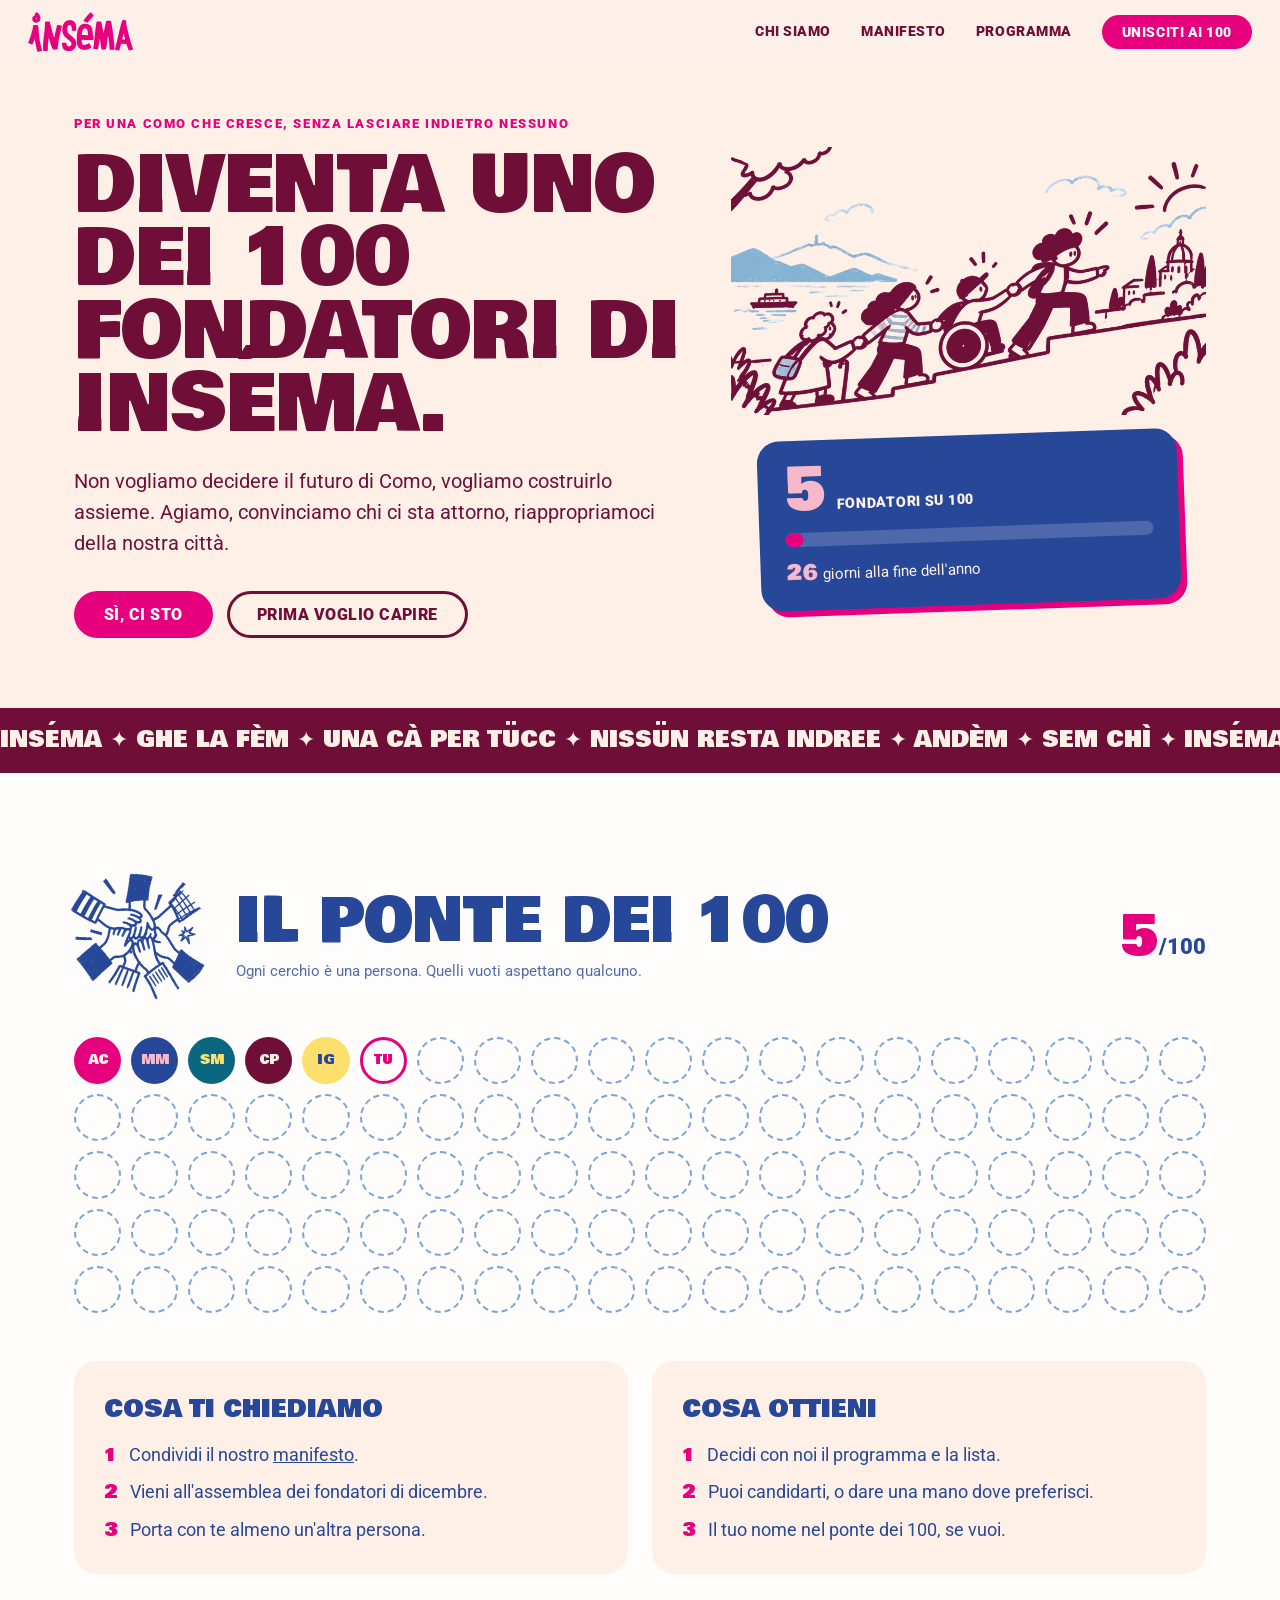
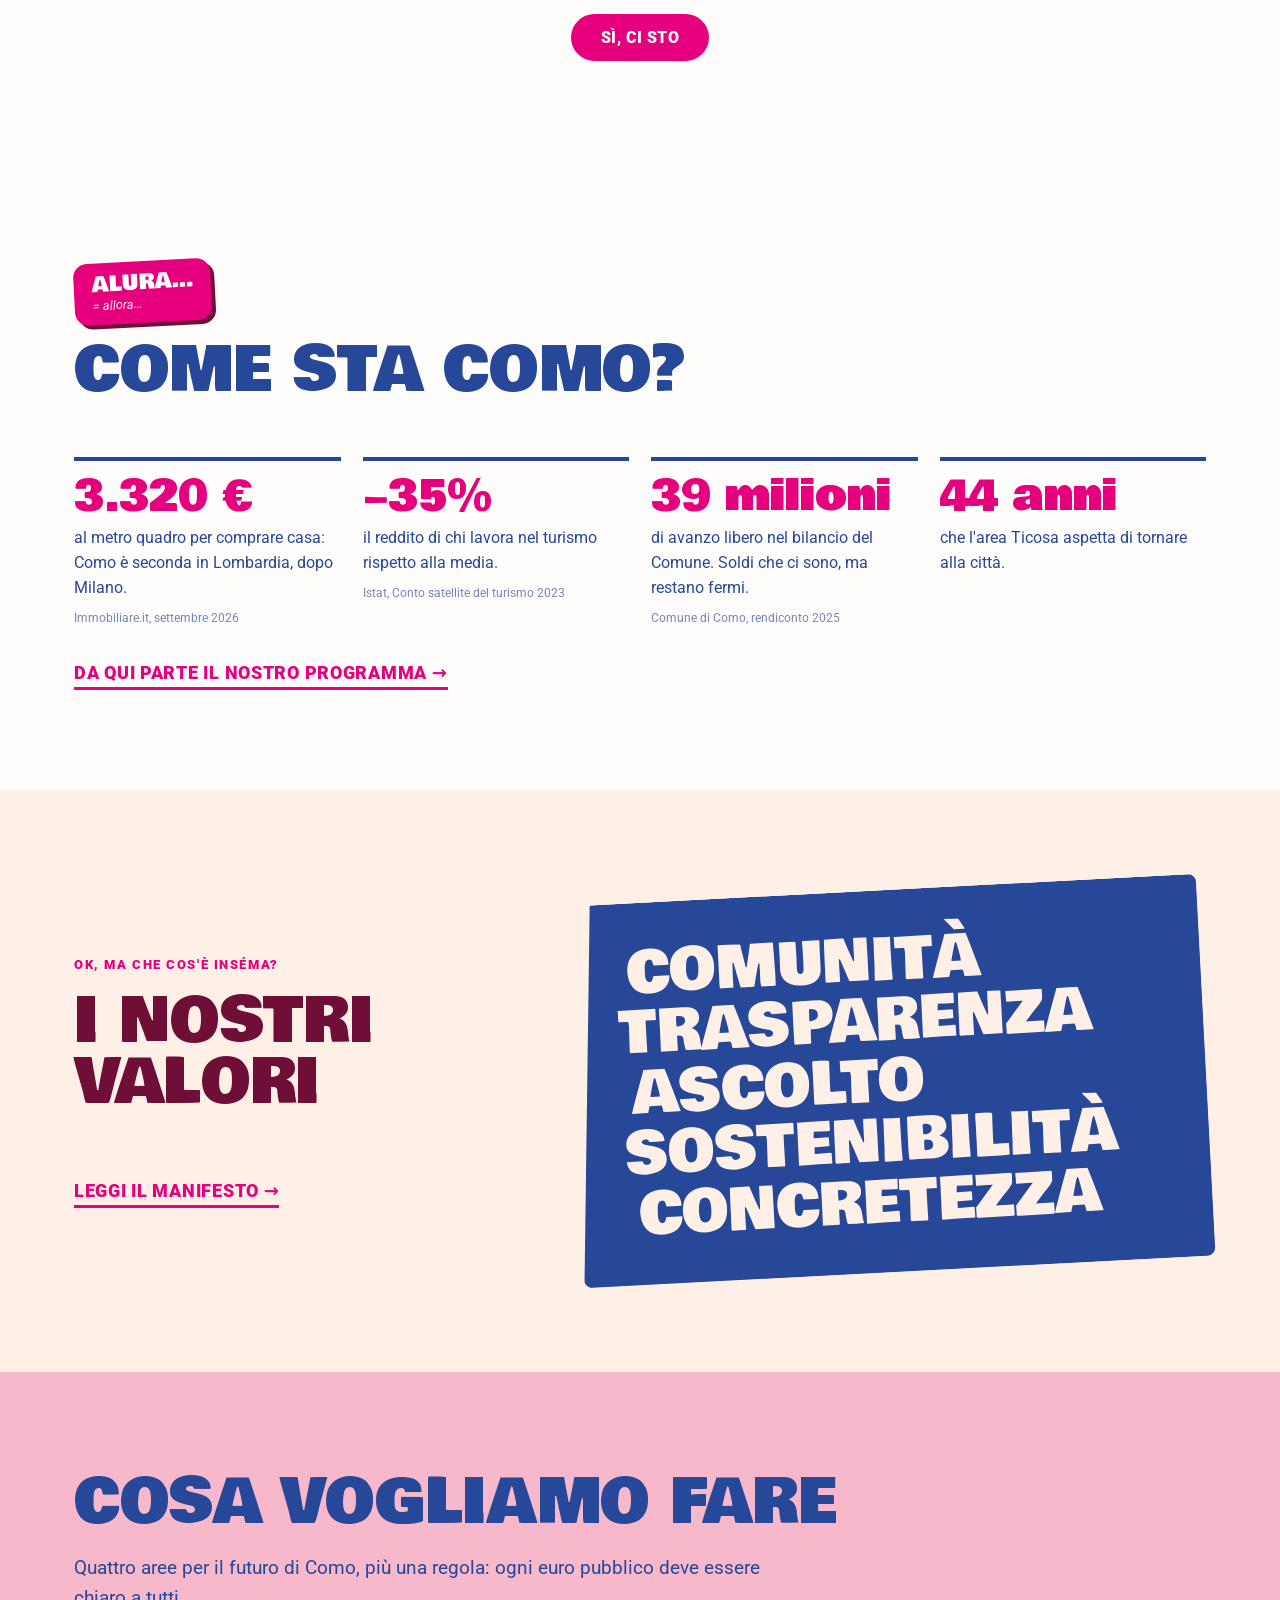
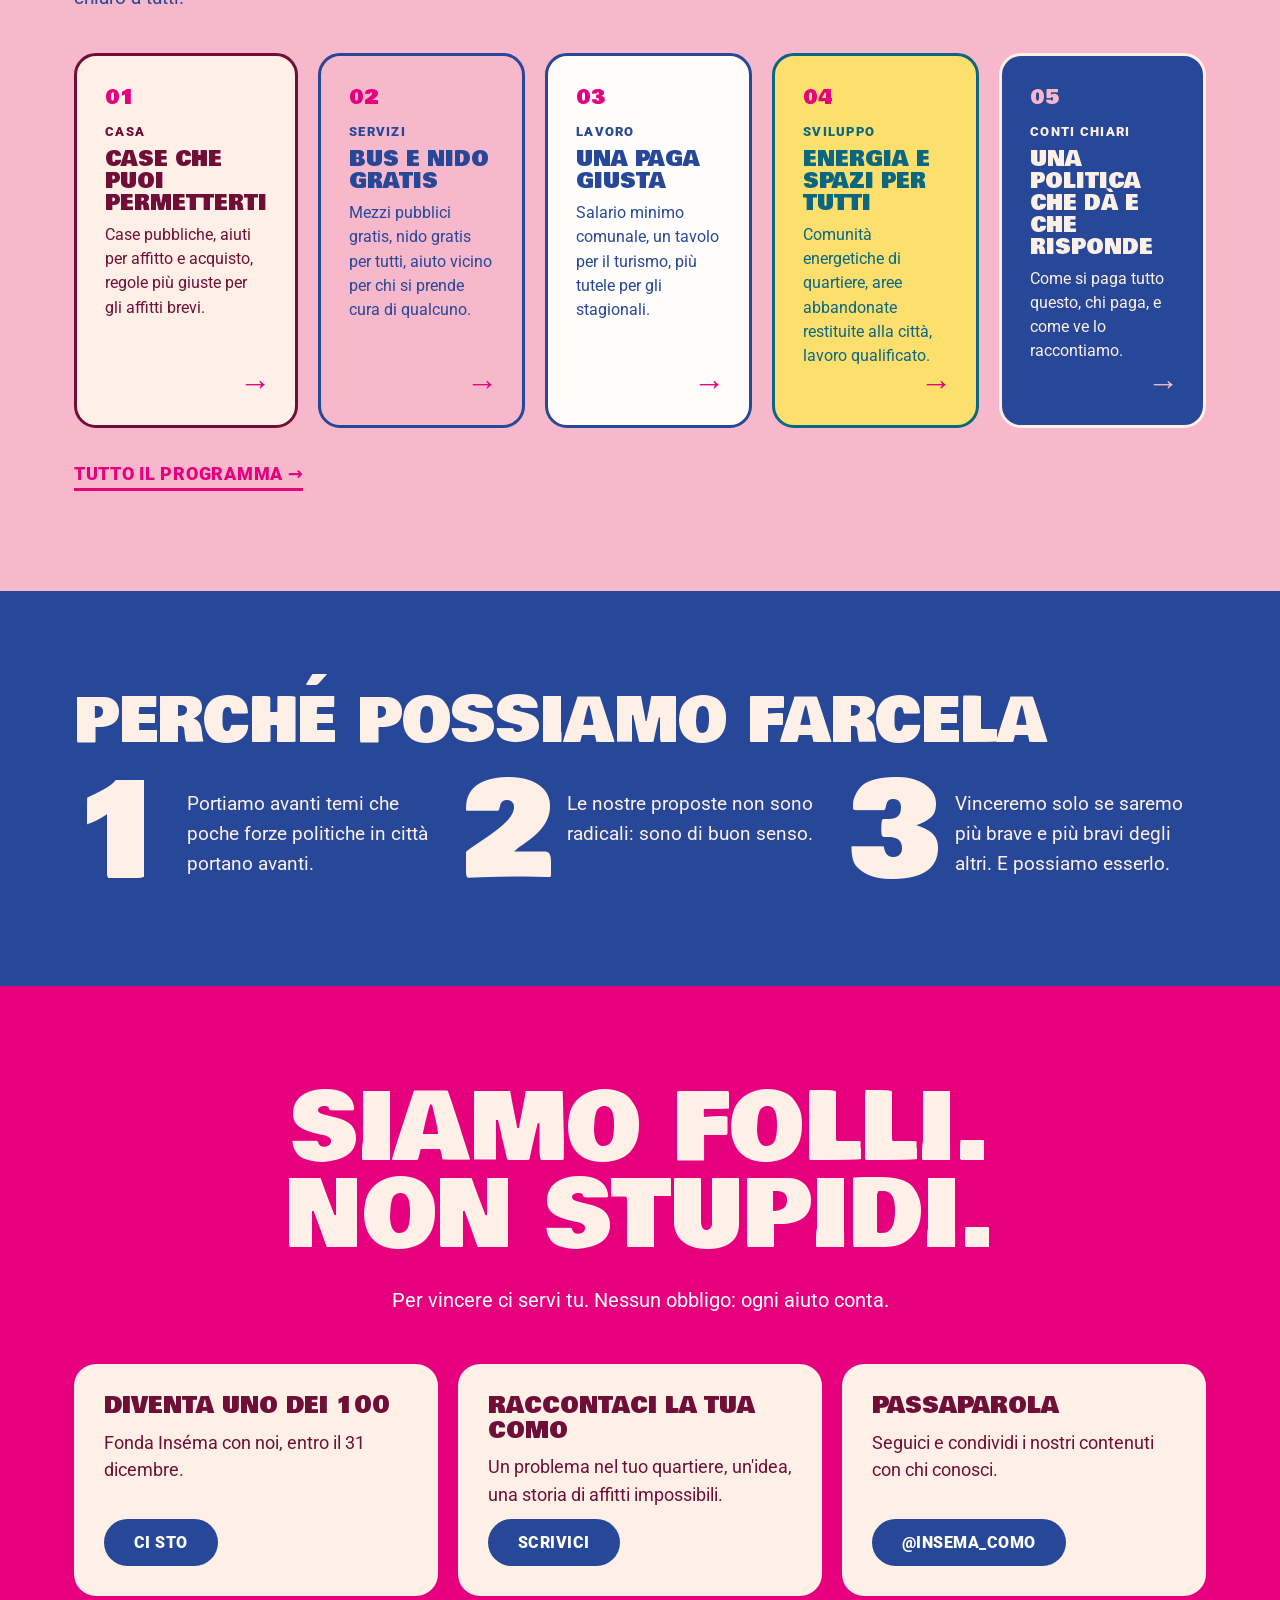
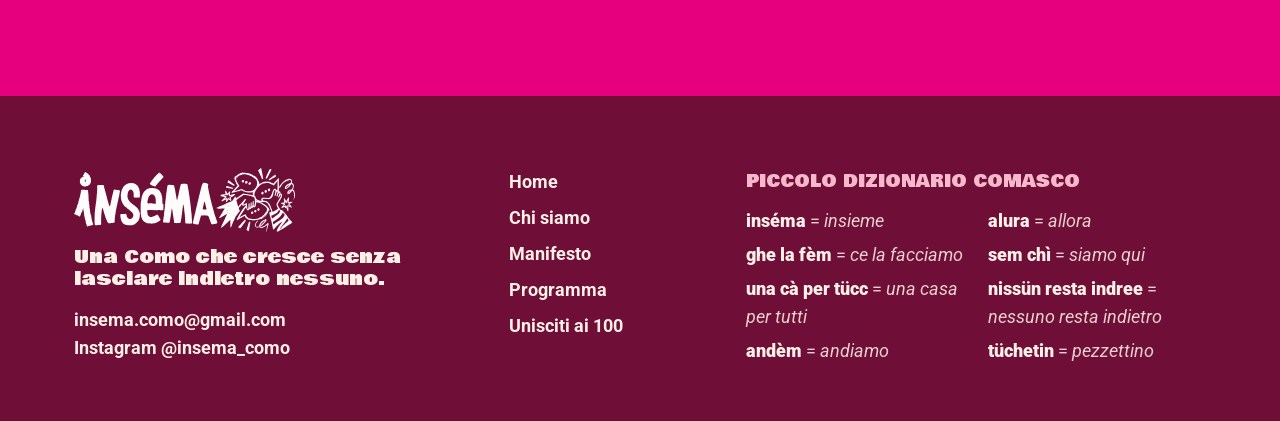
==== index.html @ 291ebe29 "Grafica ufficiale dal brandbook: loghi SVG, illustrazioni, palette; hero e ponte dei 100 Co-Authored" ====
<!DOCTYPE html>
<html lang="it">
<head>
<meta charset="UTF-8">
<meta name="viewport" content="width=device-width, initial-scale=1.0">
<title>Inséma · Per una Como che cresce</title>
<meta name="description" content="Inséma: per una Como che cresce, senza lasciare indietro nessuno.">
<link rel="icon" href="img/logo/favicon.svg" type="image/svg+xml">
<link rel="preconnect" href="https://fonts.googleapis.com">
<link rel="preconnect" href="https://fonts.gstatic.com" crossorigin>
<link href="https://fonts.googleapis.com/css2?family=Bowlby+One&family=Roboto:ital,wght@0,400;0,500;0,700;0,900;1,400&display=swap" rel="stylesheet">
<link rel="stylesheet" href="style.css">
</head>
<!-- I testi di questa pagina sono in testi.js -->
<body data-page="home">
<div id="app"></div>
<noscript>Per vedere il sito attiva JavaScript.</noscript>
<script src="testi.js"></script>
<script src="app.js"></script>
</body>
</html>
---- style.css ----
/* =========================================================
   INSÉMA: palette presa dai post Instagram e dalle slide
   ========================================================= */
:root {
  /* Palette ufficiale (Brandbook Inséma, Favilla Studio) */
  --cream:   #fef0e7;  /* Rosa Pesca */
  --paper:   #fffdfb;  /* Bianco Perla */
  --plum:    #6f0f38;  /* Rosso Vino */
  --magenta: #e6007e;  /* Magenta Power */
  --cherry:  #d4004f;  /* Rosso Ciliegia */
  --navy:    #274798;  /* Blu Reale */
  --sky:     #7ea3d6;  /* Blu Cielo */
  --steel:   #a9cbdb;  /* Azzurro Polvere */
  --blush:   #f6b8ca;  /* Rosa Confetto */
  --pinkish: #f8c8d7;  /* Rosa Cipria */
  --yellow:  #fcdf6c;  /* Giallo Acido */
  --teal:    #0b6780;  /* Blu Oceano */
  --turq:    #4bbecf;  /* Turchese */
  --red:     #d4004f;

  --f-title: "Bowlby One", Impact, sans-serif;
  --w-title: 400;
  --f-body: "Roboto", system-ui, sans-serif;
  --max: 1180px;
  --r: 22px;
}
/* Con Adobe Fonts attivo (testi.js → adobeFontsKit) i titoli usano Poleno */
.poleno { --f-title: "poleno", "Bowlby One", Impact, sans-serif; --w-title: 700; }

* { box-sizing: border-box; margin: 0; padding: 0; }
html { scroll-behavior: smooth; scroll-padding-top: 80px; }
html, body { overflow-x: hidden; }
body { font-family: var(--f-body); background: var(--cream); color: var(--plum); line-height: 1.55; font-size: 18px; }
a { color: inherit; }
img { max-width: 100%; display: block; }
ol, ul { list-style: none; }
.wrap { max-width: var(--max); margin: 0 auto; padding: 0 24px; }
.center { text-align: center; }
.pink { color: var(--magenta); }
noscript { display: block; padding: 40px; text-align: center; }

/* ---------- temi colore (sezioni) ---------- */
.s-cream, .t-crema  { --bg: var(--cream);   --ink: var(--plum);  --acc: var(--magenta); --card: var(--paper); }
.s-paper, .t-bianco { --bg: var(--paper);   --ink: var(--navy);  --acc: var(--magenta); --card: var(--cream); }
.s-blush, .t-rosa   { --bg: var(--blush);   --ink: var(--navy);  --acc: var(--magenta); --card: var(--paper); }
.s-navy, .t-blu     { --bg: var(--navy);    --ink: var(--cream); --acc: var(--blush);   --card: rgba(255,255,255,.09); }
.s-magenta          { --bg: var(--magenta); --ink: #fff;         --acc: var(--plum);    --card: var(--cream); }
.s-yellow, .t-giallo{ --bg: var(--yellow);  --ink: var(--teal);  --acc: var(--magenta); --card: var(--paper); }
.s-cream, .s-paper, .s-blush, .s-navy, .s-magenta, .s-yellow,
.t-crema, .t-bianco, .t-rosa, .t-blu, .t-giallo { background: var(--bg); color: var(--ink); }

/* ---------- tipografia ---------- */
.h-hero, .h-mega, .h2, .h3 { font-family: var(--f-title); font-weight: var(--w-title); text-transform: uppercase; letter-spacing: -0.005em; }
.h-hero { font-size: clamp(2.4rem, 7.2vw, 6.2rem); line-height: .95; }
.h-mega { font-size: clamp(3rem, 11vw, 9rem); line-height: .92; }
.h2 { font-size: clamp(2rem, 5.2vw, 3.8rem); line-height: 1; margin-bottom: 32px; }
.h3 { font-size: clamp(1.4rem, 2.6vw, 1.9rem); line-height: 1.1; margin-bottom: 14px; }
.h-cream, .h2-cream { color: var(--cream); }
.h-navy { color: var(--navy); }
.h-plum { color: var(--plum); }
.outline { color: #fff; -webkit-text-stroke: 4px var(--plum); paint-order: stroke fill; }
.white-out { color: #fff; -webkit-text-stroke: 3px var(--navy); paint-order: stroke fill; }
.kicker { text-transform: uppercase; font-weight: 900; letter-spacing: .12em; font-size: .82rem; color: var(--acc, var(--magenta)); margin-bottom: 16px; }
.kicker-navy { color: var(--navy); }
.lead { font-size: 1.25rem; max-width: 620px; margin: 24px 0 32px; }
.lead.center, .center .lead { margin-left: auto; margin-right: auto; }
.narrow { max-width: 680px; }
.intro { font-size: 1.2rem; max-width: 720px; margin: -12px 0 40px; }
.note { font-size: .95rem; opacity: .8; }
.note.boxed { margin-top: 40px; padding: 18px 22px; border: 2px dashed currentColor; border-radius: 14px; opacity: 1; max-width: 760px; }
.small { font-size: .9rem; }
.prose p { font-size: 1.12rem; }
.prose p + p { margin-top: 16px; }

/* ---------- bottoni ---------- */
.btn {
  display: inline-block; padding: 14px 30px; border-radius: 999px; border: 0;
  background: var(--magenta); color: #fff; font: 900 1rem var(--f-body);
  text-transform: uppercase; letter-spacing: .03em; text-decoration: none; cursor: pointer;
  transition: transform .15s;
}
.btn:hover { transform: translateY(-2px) rotate(-1.5deg); }
.btn-ghost { background: transparent; color: var(--ink); box-shadow: inset 0 0 0 3px currentColor; }
.btn-navy { background: var(--navy); color: #fff; }
.btn-small { padding: 9px 20px; font-size: .8rem; }
.ctas { display: flex; gap: 14px; flex-wrap: wrap; }
.more { display: inline-block; margin-top: 32px; font-weight: 900; text-transform: uppercase; letter-spacing: .04em; text-decoration: none; color: var(--acc); border-bottom: 3px solid; }

/* ---------- dialetto (adesivo) ---------- */
.dial { display: inline-flex; flex-direction: column; align-items: flex-start; background: var(--magenta); color: #fff; padding: 10px 18px 9px; border-radius: 14px; transform: rotate(-3deg); box-shadow: 4px 4px 0 var(--plum); }
.dial-c { font-family: var(--f-title); font-size: 1.3rem; line-height: 1.1; text-transform: uppercase; }
.dial-it { font-size: .8rem; font-style: italic; opacity: .9; }
.dial-it::before { content: "= "; }
.dial-lg { padding: 16px 26px 14px; transform: rotate(4deg); }
.dial-lg .dial-c { font-size: clamp(1.6rem, 3.2vw, 2.4rem); }
.dial-lg .dial-it { font-size: 1rem; }
.sec-head { display: flex; flex-direction: column; align-items: flex-start; gap: 18px; margin-bottom: 8px; }

/* ---------- nav ---------- */
.nav { position: sticky; top: 0; z-index: 50; display: flex; align-items: center; justify-content: space-between; padding: 12px 28px; background: rgba(252,240,232,.95); backdrop-filter: blur(8px); }
.nav-logo img { height: 40px; width: auto; }
.nav nav { display: flex; gap: 30px; align-items: center; }
.nav nav a { text-decoration: none; font-weight: 900; text-transform: uppercase; font-size: .85rem; letter-spacing: .04em; color: var(--plum); }
.nav nav a.on { color: var(--magenta); }
.nav nav a:not(.btn):hover { color: var(--magenta); }
.nav nav a.btn { color: #fff; }
.burger { display: none; background: none; border: 0; font-size: 1.9rem; cursor: pointer; color: var(--plum); }

/* ---------- ticker ---------- */
.ticker { background: var(--plum); color: var(--cream); padding: 15px 0; overflow: hidden; white-space: nowrap; }
.ticker-track { display: inline-flex; animation: scroll 40s linear infinite; }
.ticker span { font-family: var(--f-title); font-size: 1.4rem; text-transform: uppercase; padding-right: .3em; }
@keyframes scroll { to { transform: translateX(-50%); } }

/* ---------- sezioni ---------- */
.sec { padding: 100px 0; }
.page-hero { padding: 90px 0 100px; }
.two-col { display: grid; grid-template-columns: 1.3fr 1fr; gap: 64px; align-items: start; }
.two-col > *, .hero-grid > *, .prob-grid > *, .valori-grid > *, .form-wrap > * { min-width: 0; }

/* ---------- HOME ---------- */
.hero { padding: 50px 0 70px; }
.hero-grid { display: grid; grid-template-columns: 1.3fr 1fr; gap: 40px; align-items: center; }
.hero .h-hero { font-size: clamp(2.4rem, 6vw, 5.4rem); }
.hero-sub { font-family: var(--f-title); font-size: clamp(1.1rem, 2.4vw, 1.8rem); color: var(--magenta); margin-top: 10px; }
.hero-illo { width: 100%; max-width: 500px; justify-self: center; animation: wobble 6s ease-in-out infinite; }
@keyframes wobble { 50% { transform: rotate(-2deg) translateY(-6px); } }

.stats { display: grid; gap: 22px; margin-top: 24px; }
.stats-4 { grid-template-columns: repeat(4, 1fr); }
.stat { border-top: 4px solid var(--ink); padding-top: 14px; }
.stat strong { display: block; font-family: var(--f-title); font-weight: var(--w-title); font-size: clamp(1.7rem, 3.2vw, 2.6rem); line-height: 1.05; color: var(--acc); margin-bottom: 8px; }
.stat p { font-size: 1rem; }
.stat small { display: block; margin-top: 8px; font-size: .75rem; opacity: .65; }
.stats-col { margin-top: 0; }

.valori-grid { display: grid; grid-template-columns: 1fr 1.4fr; gap: 48px; align-items: center; }
.valori-panel { background: var(--navy); color: var(--cream); padding: 40px 48px; border-radius: 8px; transform: rotate(-3deg); clip-path: polygon(4% 0, 100% 0, 100% 100%, 0 100%); }
.valori-panel li { font-family: var(--f-title); font-size: clamp(1.8rem, 4.6vw, 3.6rem); line-height: 1.05; text-transform: uppercase; }
.valori-panel li:nth-child(odd) { transform: translateX(10px); }

.tcards { display: grid; grid-template-columns: repeat(auto-fit, minmax(250px, 1fr)); gap: 20px; }
.tcard { position: relative; display: flex; flex-direction: column; gap: 8px; padding: 28px 28px 56px; border-radius: var(--r); text-decoration: none; border: 3px solid var(--ink); transition: transform .15s; min-height: 280px; }
.tcard:hover { transform: translateY(-4px) rotate(-1deg); }
.tnum { font-family: var(--f-title); color: var(--acc); font-size: 1.2rem; }
.ttag { text-transform: uppercase; font-weight: 900; font-size: .8rem; letter-spacing: .1em; }
.tcard h3 { font-family: var(--f-title); font-weight: var(--w-title); text-transform: uppercase; font-size: 1.55rem; line-height: 1.05; }
.tcard p { font-size: .98rem; }
.tgo { position: absolute; right: 24px; bottom: 16px; font-family: var(--f-title); font-size: 2rem; color: var(--acc); }
.tcards-big .tcard h3 { font-size: clamp(1.6rem, 2.6vw, 2.1rem); }
@media (min-width: 1100px) {
  .tcards { grid-template-columns: repeat(5, 1fr); }
  .tcards .tcard h3 { font-size: 1.3rem; }
  .tcards-big { grid-template-columns: repeat(6, 1fr); }
  .tcards-big .tcard { grid-column: span 2; }
  .tcards-big .tcard:nth-child(n+4) { grid-column: span 3; }
  .tcards-big .tcard h3 { font-size: 1.9rem; }
}

.perche { display: grid; grid-template-columns: repeat(3, 1fr); gap: 32px; }
.perche li { display: flex; gap: 14px; align-items: flex-start; }
.perche span { font-family: var(--f-title); font-size: clamp(5rem, 10vw, 8rem); line-height: .8; color: var(--cream); }
.perche p { font-size: 1.2rem; padding-top: 6px; }

.azioni { display: grid; grid-template-columns: repeat(3, 1fr); gap: 20px; margin-top: 48px; }
.azione { background: var(--cream); color: var(--plum); border-radius: var(--r); padding: 30px; display: flex; flex-direction: column; gap: 10px; align-items: flex-start; }
.azione h3 { font-family: var(--f-title); font-weight: var(--w-title); text-transform: uppercase; font-size: 1.4rem; line-height: 1.1; }
.azione .btn { margin-top: auto; }

/* ---------- CHI SIAMO ---------- */
.page-hero .h-hero + .h-hero { margin-top: 10px; }
.page-hero .h-hero ~ .ctas { margin-top: 40px; }
.faces { display: grid; grid-template-columns: repeat(auto-fit, minmax(150px, 1fr)); gap: 36px 28px; margin-top: 40px; }
.face { transform: rotate(var(--r)); text-align: center; text-decoration: none; transition: transform .2s; }
.face:hover { transform: rotate(0) scale(1.04); }
.blob { aspect-ratio: 1; max-width: 210px; margin-left: auto; margin-right: auto; display: grid; place-items: center; overflow: hidden; font-family: var(--f-title); font-size: 3.2rem; margin-bottom: 14px; }
.blob img { width: 100%; height: 100%; object-fit: cover; }
.b0 { border-radius: 50% 50% 46% 54% / 55% 45% 55% 45%; }
.b1 { border-radius: 62% 38% 55% 45% / 45% 58% 42% 55%; }
.b2 { border-radius: 42% 58% 60% 40% / 58% 42% 58% 42%; }
.b3 { border-radius: 55% 45% 40% 60% / 50% 60% 40% 50%; }
.c0 .blob { background: var(--magenta); color: var(--cream); }
.c1 .blob { background: var(--navy); color: var(--blush); }
.c2 .blob { background: var(--teal); color: var(--yellow); }
.c3 .blob { background: var(--plum); color: var(--cream); }
.c4 .blob { background: var(--yellow); color: var(--navy); }
.face figcaption strong { display: block; font-family: var(--f-title); font-weight: var(--w-title); text-transform: uppercase; font-size: 1.15rem; line-height: 1.1; }
.face figcaption span { display: block; font-size: .9rem; margin-top: 4px; }
.face-tu .blob { background: transparent; border: 4px dashed var(--navy); color: var(--magenta); font-size: 4.5rem; }
.face-tu figcaption strong { color: var(--magenta); }

.name-box { background: var(--blush); color: var(--navy); border-radius: var(--r); padding: 36px; transform: rotate(1.5deg); }
.name-box p { font-size: 1.15rem; }
.obiettivi { display: grid; grid-template-columns: 1fr 1fr; gap: 24px; }
.obiettivi div { border-top: 3px solid var(--cream); padding-top: 20px; }
.obiettivi h3 { font-family: var(--f-title); font-weight: var(--w-title); text-transform: uppercase; font-size: 1.6rem; color: var(--blush); margin-bottom: 10px; }
.obiettivi p { font-size: 1.3rem; }

/* ---------- MANIFESTO ---------- */
.valori-list li { display: grid; grid-template-columns: 90px 1fr 1.2fr; gap: 28px; align-items: baseline; padding: 36px 0; border-top: 3px solid var(--navy); }
.vnum { font-family: var(--f-title); color: var(--magenta); font-size: 1.6rem; }
.valori-list h2 { font-family: var(--f-title); font-weight: var(--w-title); text-transform: uppercase; font-size: clamp(2rem, 5vw, 3.8rem); line-height: 1; }
.valori-list p { font-size: 1.12rem; }
.stile { display: grid; grid-template-columns: repeat(4, 1fr); gap: 28px; }
.stile div { border-top: 2px solid var(--cream); padding-top: 18px; }
.stile h3 { font-family: var(--f-title); font-weight: var(--w-title); text-transform: uppercase; font-size: 1.5rem; margin-bottom: 8px; }
.no-sec { position: relative; overflow: hidden; padding-top: 40px; }
.no-sec::before { content: ""; position: absolute; right: -140px; top: 50%; width: 620px; height: 620px; transform: translateY(-50%); border-radius: 50%; border: 70px solid var(--red); background: linear-gradient(-45deg, transparent calc(50% - 35px), var(--red) calc(50% - 35px), var(--red) calc(50% + 35px), transparent calc(50% + 35px)); }
.no-sec .wrap { position: relative; }
.no-list li { font-family: var(--f-title); text-transform: uppercase; font-size: clamp(1.6rem, 4vw, 2.8rem); line-height: 1.3; }

/* ---------- PROGRAMMA ---------- */
.prog-hero .h-mega { font-size: clamp(2.6rem, 9vw, 7.5rem); }
.prog-hero .hero-sub { font-size: clamp(1.2rem, 3vw, 2.4rem); }
.side-illo { width: 100%; max-width: 420px; justify-self: center; }
.cta-row { display: flex; align-items: center; justify-content: space-between; gap: 32px; flex-wrap: wrap; }
.cta-row .lead { margin-bottom: 0; }

/* capitolo */
.thero { padding: 40px 0 90px; }
.back { display: inline-block; margin-bottom: 48px; font-weight: 900; text-transform: uppercase; font-size: .85rem; letter-spacing: .05em; text-decoration: none; }
.thero-grid { display: grid; grid-template-columns: 1fr auto; gap: 40px; align-items: end; }
.thero-grid .dial { justify-self: start; }
.thero .h-hero { font-size: clamp(2.4rem, 7vw, 6rem); }
.claim { font-size: clamp(1.25rem, 2.4vw, 1.7rem); font-weight: 700; margin-top: 20px; max-width: 720px; }
.prob-grid { display: grid; grid-template-columns: 1.2fr 1fr; gap: 64px; align-items: start; }

.props { display: grid; grid-template-columns: repeat(2, 1fr); gap: 20px; }
.props li { background: var(--card); border-radius: var(--r); padding: 28px 30px; }
.pnum { font-family: var(--f-title); color: var(--acc); font-size: 1.1rem; }
.props h3 { font-family: var(--f-title); font-weight: var(--w-title); text-transform: uppercase; font-size: 1.35rem; line-height: 1.1; margin: 6px 0 10px; }
.tema-end { display: grid; grid-template-columns: 1fr 1fr; gap: 40px; align-items: start; }
.say { background: var(--paper); border-radius: var(--r); padding: 36px; }
.say p { margin-bottom: 22px; }

/* grafici */
.chart { margin-top: 56px; background: var(--card); border-radius: var(--r); padding: 34px; color: var(--plum); max-width: 820px; }
.chart-blue { color: var(--navy); }
.chart-title { font-family: var(--f-title); font-weight: var(--w-title); text-transform: uppercase; font-size: 1.6rem; line-height: 1.1; }
.chart-unit { font-size: .9rem; opacity: .75; margin-bottom: 10px; }
.chart figcaption { font-size: .78rem; opacity: .75; margin-top: 18px; }
.bars { position: relative; padding-top: 28px; --label: 82px; }
.bar-row { display: grid; grid-template-columns: var(--label) 1fr; align-items: center; margin: 6px 0; font-size: .95rem; }
.bar-row > span { text-align: right; padding-right: 10px; }
.track { display: flex; align-items: center; gap: 6px; }
.bar { height: 24px; background: var(--steel); width: calc((100% - 56px) * var(--w) / 100); flex: none; }
.track b { font-weight: 500; font-size: .88rem; }
.bar-row.hl { color: var(--magenta); font-weight: 900; }
.bar-row.hl .bar { background: var(--magenta); }
.bar-row.hl b { font-weight: 900; }
.avg { position: absolute; top: 0; bottom: 0; left: calc(var(--label) + (100% - var(--label) - 56px) * var(--avg) / 100); border-left: 3px dashed var(--navy); }
.avg span { position: absolute; top: 0; left: 6px; white-space: nowrap; font-weight: 900; font-size: .85rem; color: var(--navy); }
.chart-label { font-weight: 900; text-transform: uppercase; margin: 14px 0 8px; }
.hbar { display: flex; align-items: center; gap: 12px; margin: 8px 0; }
.hb { height: 32px; background: var(--navy); flex: none; }
.hb.light { background: var(--sky); }
.hbar span { font-weight: 900; font-size: .95rem; }
.chart-note { margin-bottom: 8px; }

/* ---------- AIUTACI ---------- */
.oval { display: inline-block; background: var(--blush); color: var(--navy); font-family: var(--f-title); text-transform: uppercase; font-size: clamp(1.1rem, 2.2vw, 1.6rem); line-height: 1.1; padding: 26px 46px; border-radius: 50%; transform: rotate(-4deg); margin-bottom: 32px; text-align: center; }
.gruppi { display: grid; grid-template-columns: repeat(auto-fill, minmax(230px, 1fr)); gap: 22px; }
.gruppo { position: relative; text-align: left; font: inherit; color: var(--navy); background: var(--pinkish); border: 3px solid var(--sky); border-radius: 26px; padding: 26px; cursor: pointer; transform: rotate(var(--r)); transition: transform .15s, background .15s; }
.gruppo:hover { transform: rotate(0) translateY(-3px); }
.gruppo h3 { font-family: var(--f-title); font-weight: var(--w-title); text-transform: uppercase; font-size: 1.4rem; margin-bottom: 6px; }
.gruppo p { font-size: .95rem; }
.g-check { position: absolute; top: 16px; right: 18px; width: 30px; height: 30px; border-radius: 50%; border: 3px solid var(--sky); display: grid; place-items: center; font-weight: 900; color: transparent; }
.gruppo[aria-pressed="true"] { background: var(--navy); color: var(--cream); border-color: var(--magenta); }
.gruppo[aria-pressed="true"] .g-check { background: var(--magenta); border-color: var(--magenta); color: #fff; }

.timeline { display: grid; grid-template-columns: repeat(4, 1fr); gap: 24px; position: relative; padding-top: 44px; }
.timeline::before { content: ""; position: absolute; left: 0; right: 0; top: 10px; height: 5px; background: var(--navy); border-radius: 3px; }
.timeline li { position: relative; }
.timeline li::before { content: ""; position: absolute; top: -44px; left: 0; width: 26px; height: 26px; border-radius: 50%; background: var(--navy); }
.timeline li:last-child::before { background: var(--magenta); }
.timeline h3 { font-family: var(--f-title); font-weight: var(--w-title); text-transform: uppercase; font-size: 1.15rem; margin-bottom: 8px; }

.form-wrap { display: grid; grid-template-columns: 1.6fr 1fr; gap: 32px; align-items: start; }
.form { background: var(--navy); color: var(--cream); border-radius: var(--r); padding: 44px; display: grid; gap: 14px; }
.form h2 { font-family: var(--f-title); font-weight: var(--w-title); font-size: 2.4rem; text-transform: uppercase; margin-bottom: 6px; }
.form-row { display: grid; grid-template-columns: 1fr 1fr; gap: 14px; }
.form input[type=text], .form input[type=email], .form input[type=tel], .form textarea { width: 100%; padding: 15px 18px; border-radius: 12px; border: 3px solid transparent; font: inherit; font-size: 1rem; background: var(--paper); color: var(--navy); }
.form input:focus, .form textarea:focus { outline: none; border-color: var(--magenta); }
.form fieldset { border: 0; }
.form legend { font-weight: 700; margin-bottom: 10px; }
.chips { display: flex; flex-wrap: wrap; gap: 8px; }
.chip input { position: absolute; opacity: 0; pointer-events: none; }
.chip span { display: inline-block; padding: 8px 16px; border-radius: 999px; border: 2px solid var(--cream); font-weight: 700; font-size: .9rem; cursor: pointer; }
.chip input:checked + span { background: var(--blush); color: var(--navy); border-color: var(--blush); }
.chip input:focus-visible + span { outline: 3px solid var(--magenta); outline-offset: 2px; }
.check { font-size: .85rem; display: flex; gap: 10px; align-items: flex-start; }
.check input { margin-top: 4px; }
.form .btn { justify-self: start; }
.form-msg { font-weight: 700; color: var(--blush); }
.form-msg a { color: var(--blush); }
.side-cards { display: grid; gap: 20px; }
.side-card { background: var(--paper); color: var(--navy); border-radius: var(--r); padding: 30px; }
.side-card h3 { font-family: var(--f-title); font-weight: var(--w-title); text-transform: uppercase; font-size: 1.5rem; margin-bottom: 8px; }
.side-card p + p, .side-card p + .btn { margin-top: 14px; }

/* ---------- footer ---------- */
.footer { background: var(--plum); color: var(--cream); padding: 72px 0 56px; }
.footer-grid { display: grid; grid-template-columns: 1.2fr .6fr 1.4fr; gap: 40px; }
.footer-logo { height: 64px; width: auto; margin-bottom: 14px; }
.footer-motto { font-family: var(--f-title); font-size: 1.15rem; line-height: 1.2; margin-bottom: 16px; }
.footer-contacts a { text-decoration: none; font-weight: 700; }
.footer-nav { display: flex; flex-direction: column; gap: 8px; font-weight: 700; }
.footer-nav a { text-decoration: none; }
.footer a:hover { color: var(--blush); }
.dizionario h3 { font-family: var(--f-title); font-weight: var(--w-title); text-transform: uppercase; font-size: 1.1rem; margin-bottom: 12px; color: var(--blush); }
.dizionario dl { display: grid; grid-template-columns: 1fr 1fr; gap: 6px 24px; }
.dizionario dt { font-weight: 900; display: inline; }
.dizionario dd { display: inline; font-style: italic; opacity: .85; }
.dizionario dd::before { content: " = "; font-style: normal; }


/* ---------- I 100 FONDATORI ---------- */
.hero-side { display: grid; gap: 20px; justify-items: center; }
.hero-side .hero-illo { max-width: 400px; }
.counter { background: var(--navy); color: var(--cream); border-radius: var(--r); padding: 22px 26px; width: 100%; max-width: 420px; transform: rotate(-2deg); box-shadow: 6px 6px 0 var(--magenta); }
.counter-n { display: flex; align-items: baseline; gap: 10px; }
.counter-n strong { font-family: var(--f-title); font-weight: var(--w-title); font-size: 3.6rem; line-height: 1; color: var(--blush); }
.counter-n span { font-weight: 900; text-transform: uppercase; letter-spacing: .05em; font-size: .9rem; }
.counter-bar { height: 14px; border-radius: 999px; background: rgba(255,255,255,.18); margin: 12px 0 10px; overflow: hidden; }
.counter-bar div { height: 100%; min-width: 14px; background: var(--magenta); border-radius: 999px; }
.counter-d { font-size: .95rem; }
.counter-d strong { font-family: var(--f-title); font-weight: var(--w-title); font-size: 1.3rem; color: var(--blush); }
.counter-sm { transform: rotate(2deg); max-width: 340px; }
.counter-dark { margin-top: 8px; background: var(--cream); color: var(--navy); box-shadow: 6px 6px 0 var(--magenta); }
.counter-dark .counter-n strong, .counter-dark .counter-d strong { color: var(--magenta); }
.counter-dark .counter-bar { background: rgba(42,71,150,.15); }

.wall-head { display: flex; justify-content: space-between; align-items: flex-end; gap: 32px; flex-wrap: wrap; margin-bottom: 36px; }
.wall-head .h2 { margin-bottom: 8px; }
.wall-count { font-weight: 900; font-size: 1.4rem; color: var(--navy); }
.wall-count strong { font-family: var(--f-title); font-weight: var(--w-title); font-size: 3.4rem; color: var(--magenta); }
.wall { display: grid; grid-template-columns: repeat(20, 1fr); gap: 10px; }
.dot { aspect-ratio: 1; border-radius: 50%; border: 2px dashed var(--sky); display: grid; place-items: center; font-family: var(--f-title); font-size: .8rem; text-decoration: none; }
.dot.on { border: 0; }
.dot.on.c0 { background: var(--magenta); color: var(--cream); }
.dot.on.c1 { background: var(--navy); color: var(--blush); }
.dot.on.c2 { background: var(--teal); color: var(--yellow); }
.dot.on.c3 { background: var(--plum); color: var(--cream); }
.dot.on.c4 { background: var(--yellow); color: var(--navy); }
.dot.you { border: 3px solid var(--magenta); color: var(--magenta); text-transform: uppercase; animation: pulse 1.6s ease-in-out infinite; }
@keyframes pulse { 50% { transform: scale(1.18); background: var(--blush); } }
.deal { display: grid; grid-template-columns: 1fr 1fr; gap: 24px; margin-top: 48px; }
.deal > div { background: var(--cream); border-radius: var(--r); padding: 30px; }
.deal h3 { font-family: var(--f-title); font-weight: var(--w-title); text-transform: uppercase; font-size: 1.5rem; margin-bottom: 14px; }
.deal ol { counter-reset: d; display: grid; gap: 10px; }
.deal li { counter-increment: d; display: flex; gap: 12px; font-size: 1.1rem; }
.deal li::before { content: counter(d); font-family: var(--f-title); color: var(--magenta); }
.center-row { justify-content: center; margin-top: 40px; }

.share { margin-top: 10px; background: var(--blush); color: var(--navy); border-radius: 16px; padding: 22px; }
.share h3 { font-family: var(--f-title); font-weight: var(--w-title); text-transform: uppercase; font-size: 1.3rem; margin-bottom: 6px; }
.share p { margin-bottom: 14px; }
.btn-wa { background: #25d366; color: #0b3d1f; }

.mobile-bar { display: none; }
@media (max-width: 820px) {
  .wall { grid-template-columns: repeat(10, 1fr); gap: 7px; }
  .deal { grid-template-columns: 1fr; }
  .counter { max-width: none; }
  .hero-side .counter { order: -1; }
  .hero-side .hero-illo { max-width: 220px; }
  .mobile-bar { display: flex; align-items: center; justify-content: center; gap: 12px; position: fixed; left: 12px; right: 12px; bottom: 12px; z-index: 60; background: var(--magenta); color: #fff; text-decoration: none; font-weight: 900; text-transform: uppercase; letter-spacing: .03em; padding: 15px 18px; border-radius: 999px; box-shadow: 0 8px 24px rgba(99,24,54,.35); }
  .mobile-bar span { background: #fff; color: var(--magenta); border-radius: 999px; padding: 3px 10px; font-size: .85rem; }
  body.has-bar .footer { padding-bottom: 110px; }
}


/* ---------- illustrazioni brand ---------- */
.hero-illo { animation: none; }
.hero .hero-side .hero-illo { max-width: 520px; }
.page-hero .hero-illo { max-width: 440px; }
.wall-head { align-items: center; }
.wall-illo { width: 130px; transform: rotate(-6deg); }
.wall-head > div:nth-child(2) { flex: 1; }
.stile-head { display: grid; grid-template-columns: 1fr 260px; gap: 32px; align-items: center; margin-bottom: 24px; }
.stile-head .intro { margin-bottom: 0; }
.thero-grid { align-items: center; }
.thero-side { position: relative; display: grid; justify-items: center; }
.thero-illo { width: 100%; max-width: 380px; }
.thero-side .dial { position: absolute; bottom: -10px; left: -20px; justify-self: auto; }
@media (max-width: 820px) {
  .stile-head { grid-template-columns: 1fr; }
  .stile-head img { max-width: 220px; }
  .thero-illo { max-width: 260px; }
  .thero-side .dial { position: static; margin-top: -20px; }
  .wall-illo { width: 90px; }
}

/* ---------- responsive ---------- */
@media (max-width: 960px) {
  .stats-4 { grid-template-columns: repeat(2, 1fr); }
  .stile { grid-template-columns: repeat(2, 1fr); }
  .footer-grid { grid-template-columns: 1fr 1fr; }
  .dizionario { grid-column: 1 / -1; }
}
@media (max-width: 820px) {
  body { font-size: 17px; }
  .burger { display: block; }
  .nav nav { position: absolute; top: 100%; left: 0; right: 0; flex-direction: column; background: var(--cream); padding: 24px; display: none; box-shadow: 0 10px 20px rgba(0,0,0,.06); }
  .nav nav.open { display: flex; }
  .sec { padding: 70px 0; }
  .page-hero { padding: 60px 0 70px; }
  .hero-grid, .two-col, .valori-grid, .prob-grid, .props, .tema-end, .form-wrap, .obiettivi, .perche, .azioni, .form-row, .thero-grid { grid-template-columns: 1fr; }
  .hero-illo { max-width: 320px; }
  .valori-list li { grid-template-columns: 1fr; gap: 8px; }
  .timeline { grid-template-columns: 1fr; padding-top: 0; padding-left: 44px; }
  .timeline::before { left: 10px; right: auto; top: 0; bottom: 0; width: 5px; height: auto; }
  .timeline li::before { top: 0; left: -44px; }
  .no-sec::before { width: 380px; height: 380px; border-width: 44px; right: -160px; opacity: .6; background: linear-gradient(-45deg, transparent calc(50% - 22px), var(--red) calc(50% - 22px), var(--red) calc(50% + 22px), transparent calc(50% + 22px)); }
  .form { padding: 28px; }
  .outline { -webkit-text-stroke-width: 3px; }
  .bars { --label: 70px; }
}
@media (max-width: 520px) {
  .stats-4, .stile, .footer-grid, .dizionario dl { grid-template-columns: 1fr; }
}

/* titoli hero con illustrazione accanto */
.page-hero .hero-grid .h-hero { font-size: clamp(2.2rem, 5vw, 4.4rem); }
.thero-side .dial { bottom: -36px; left: -36px; }
.thero-illo { max-width: 340px; }
.thero-side .dial { position: static; margin-top: -28px; justify-self: start; }
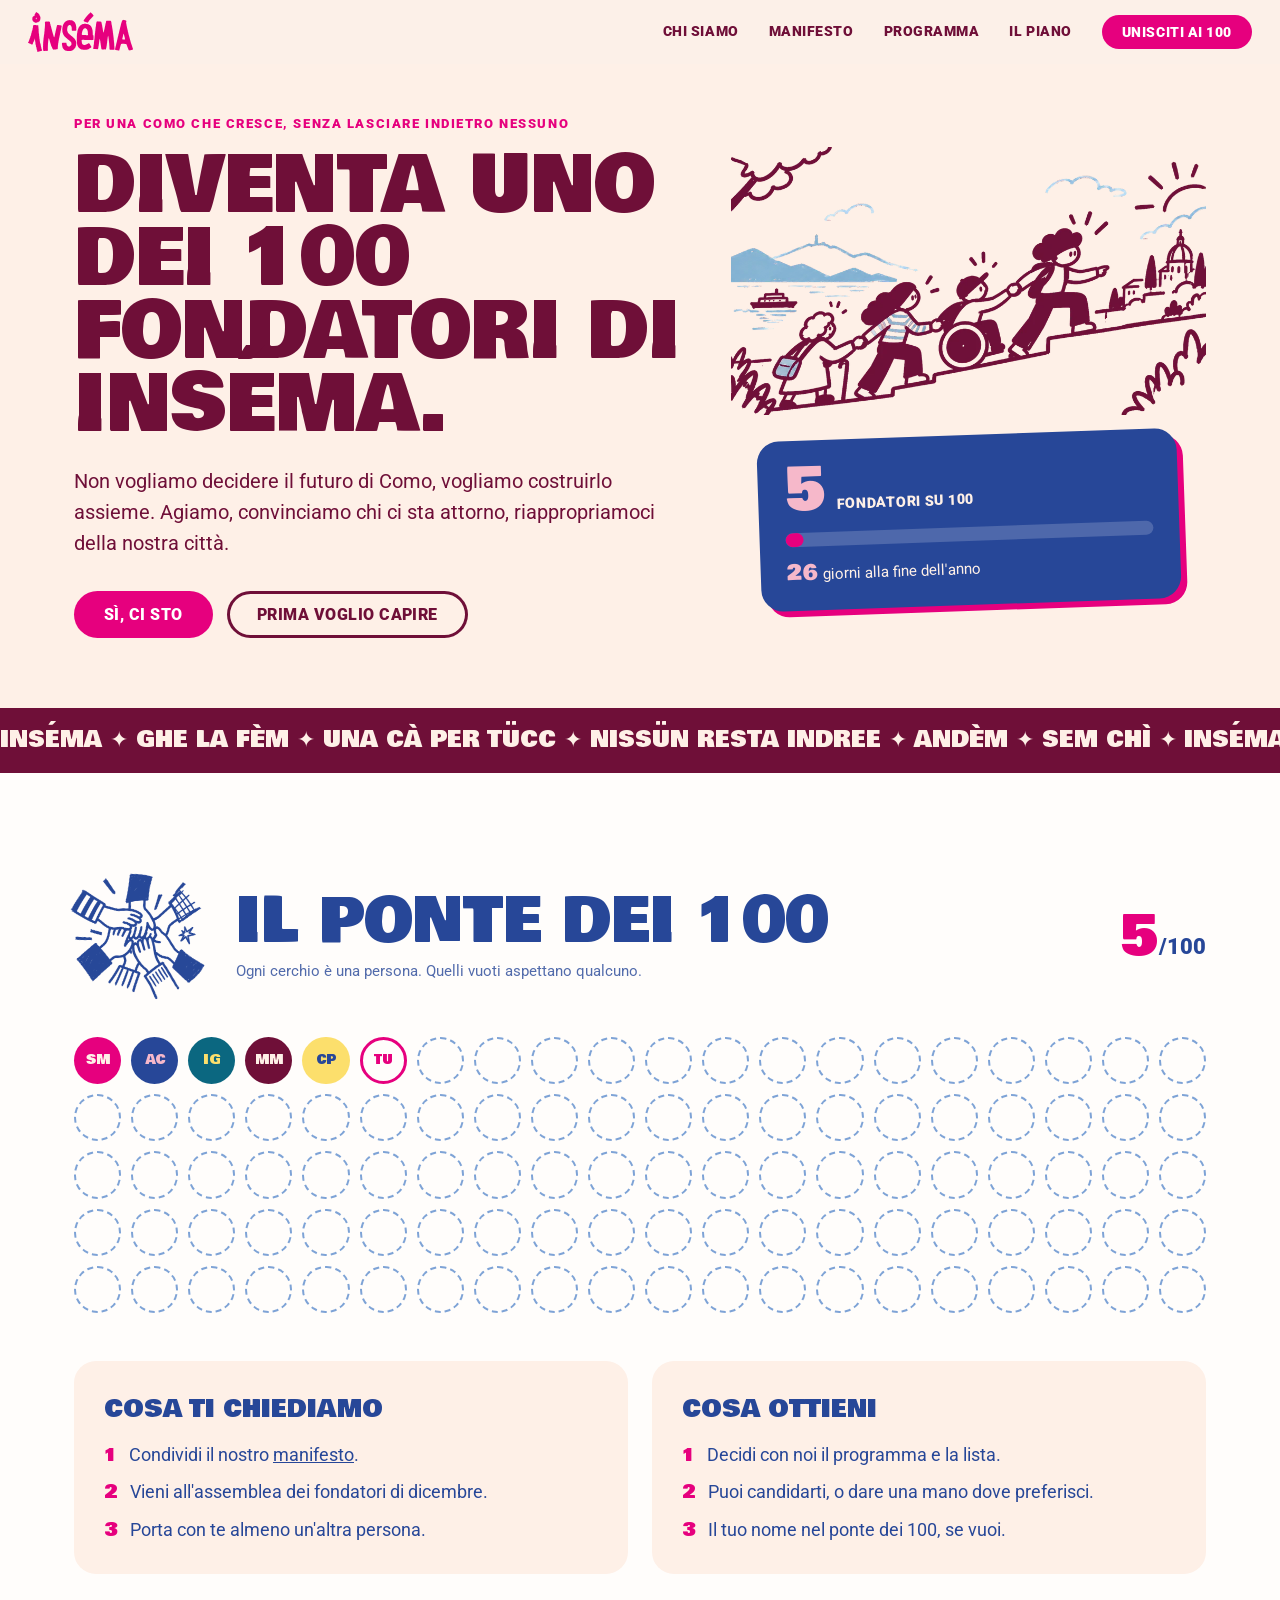
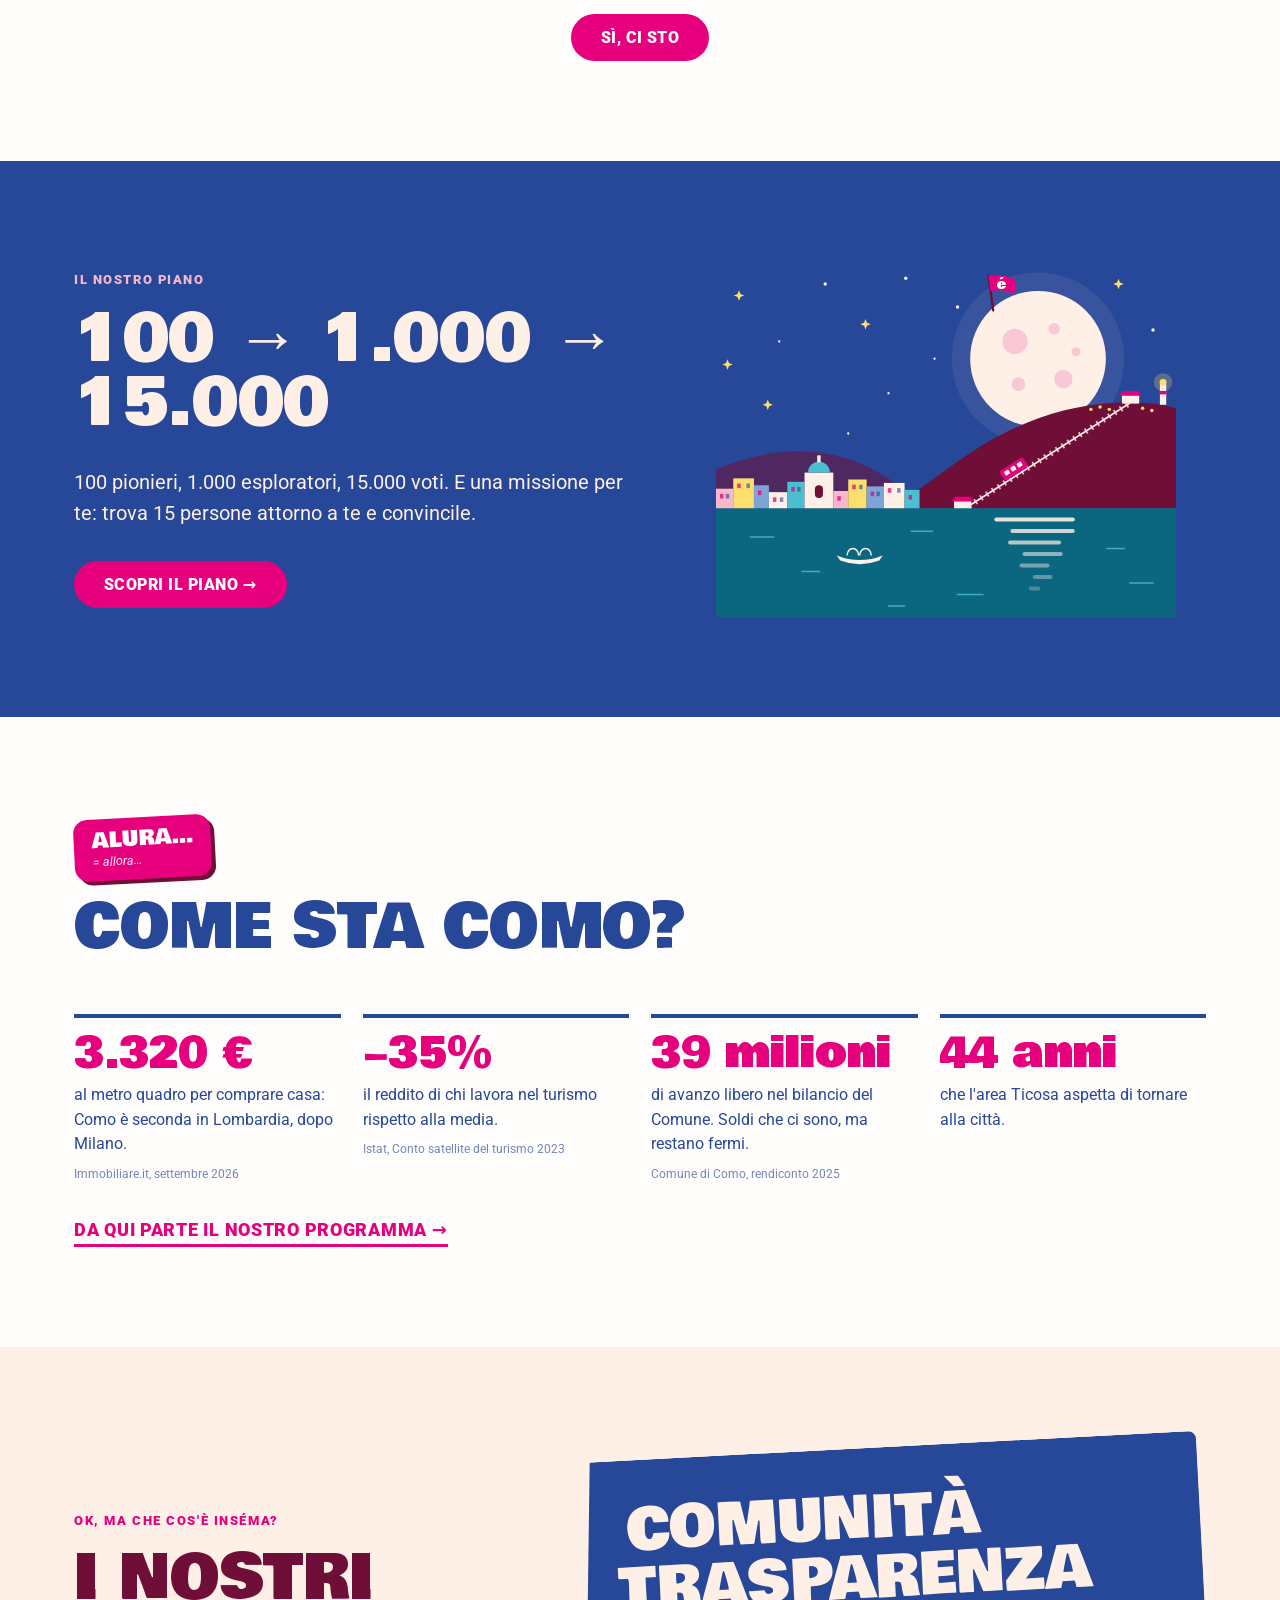
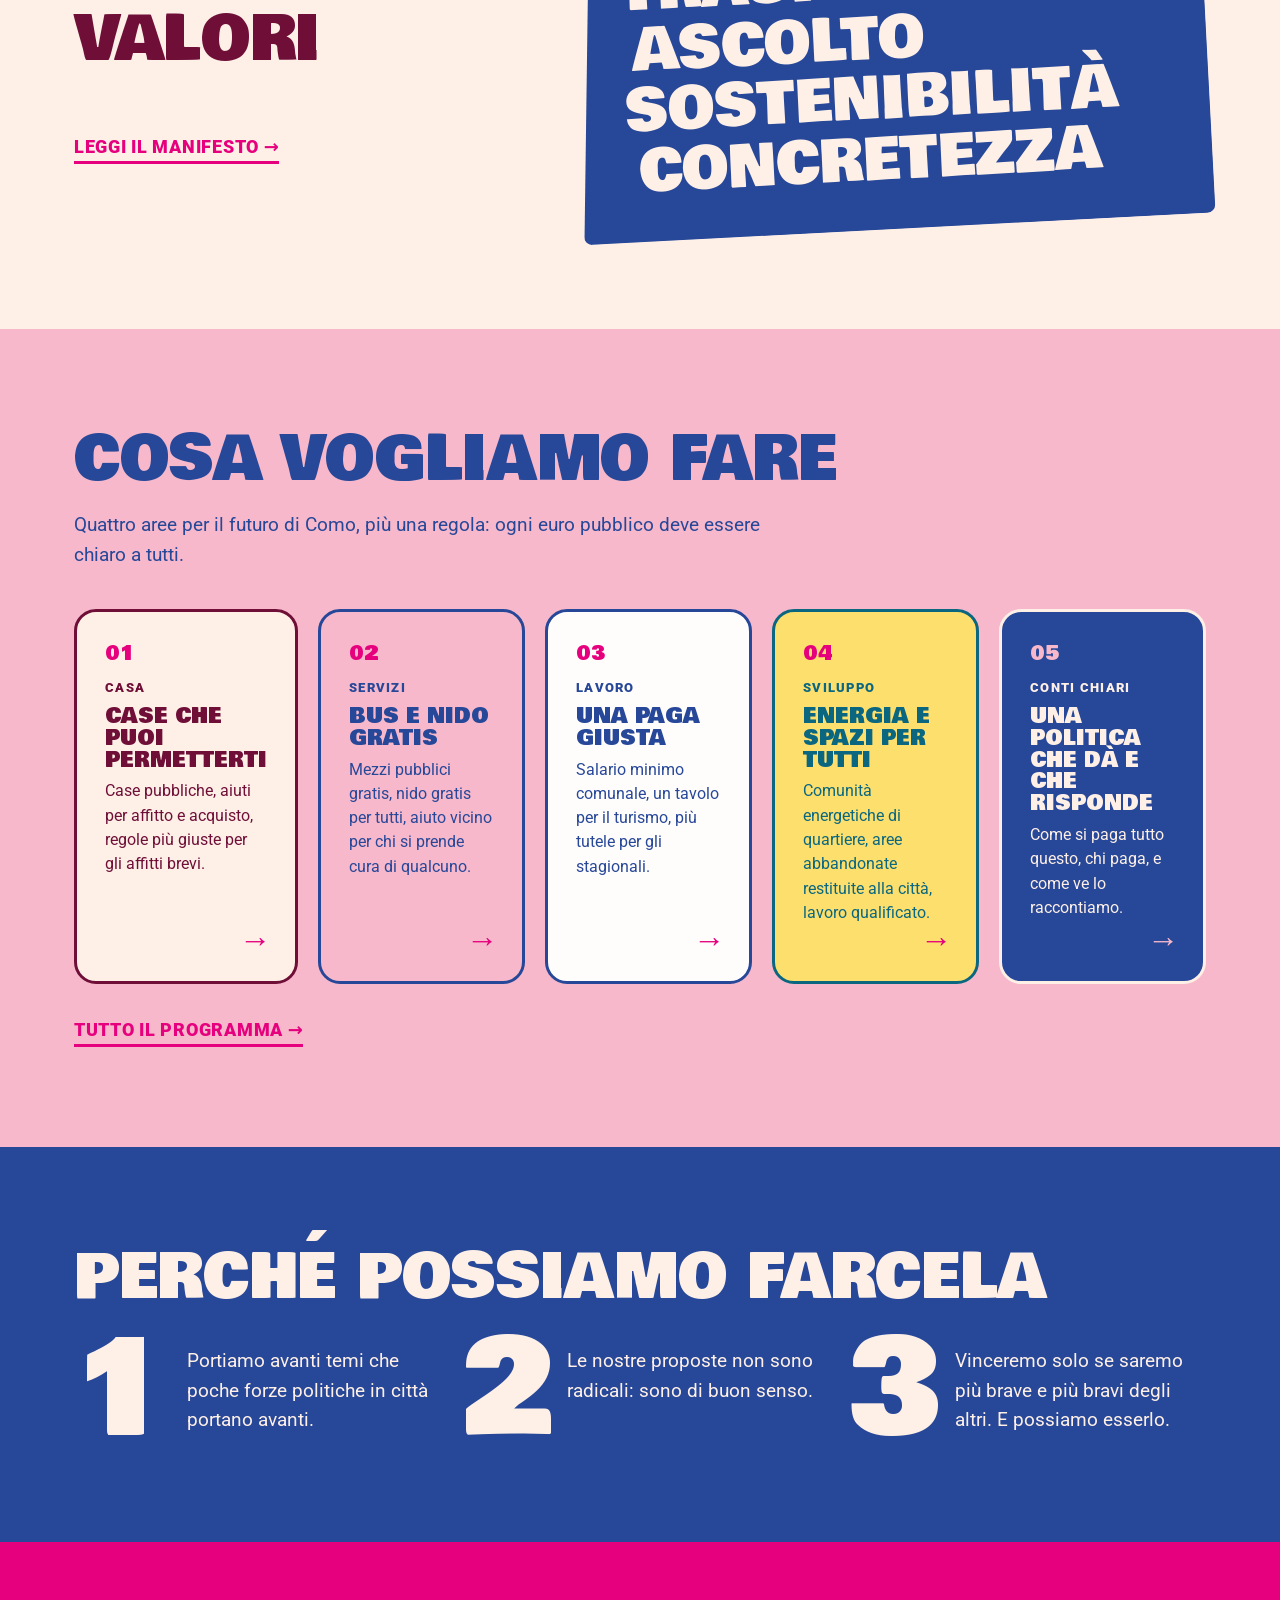
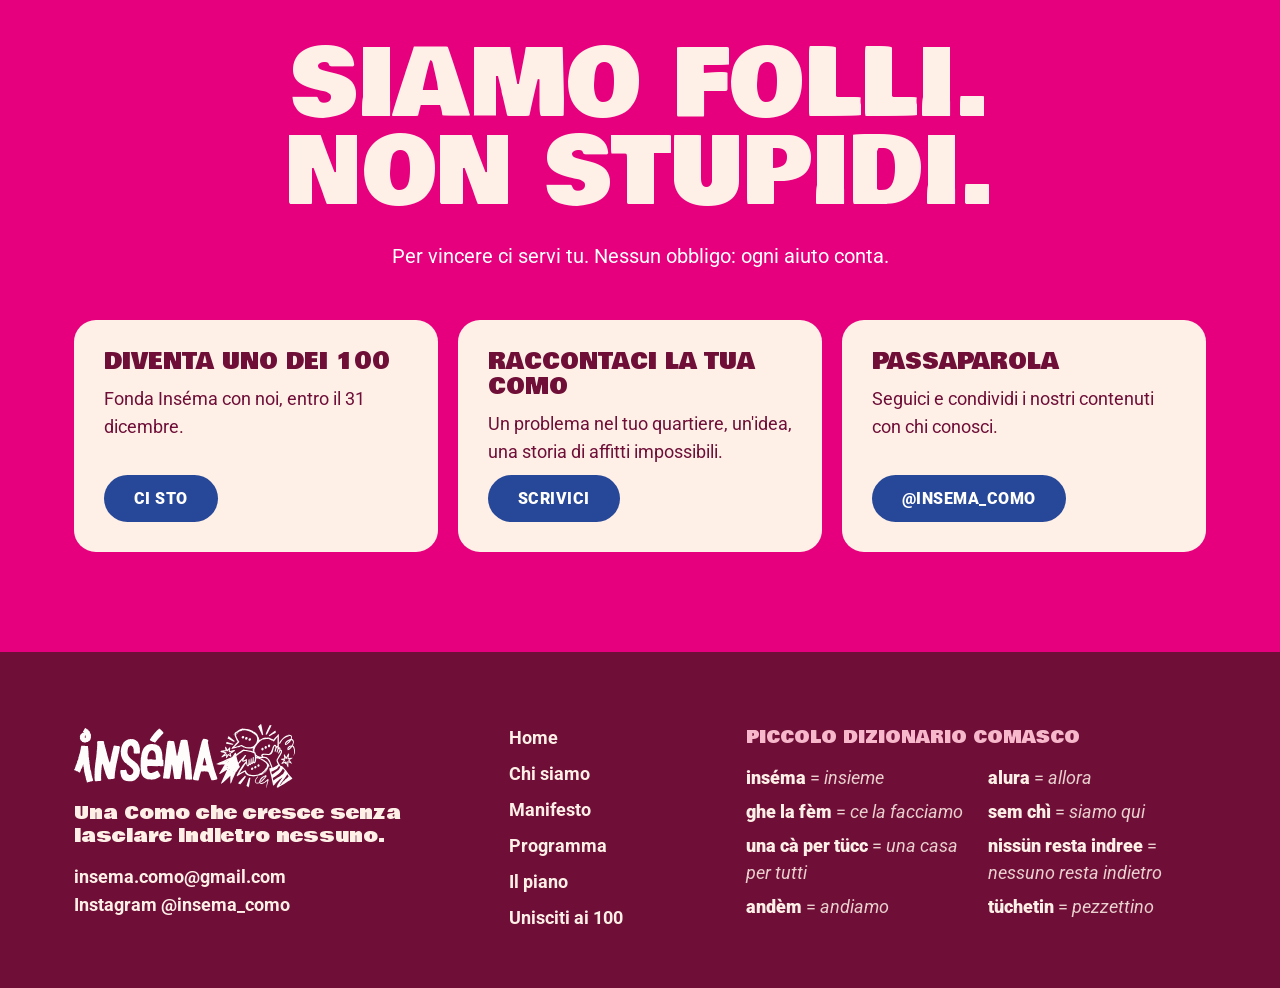
==== commit d2bd0f9c: "Versione nei link a css e js per evitare la cache vecchia Co-Authored-By: Claude Opus 5.5 <noreply@a" ====
--- a/index.html
+++ b/index.html
@@ -9,13 +9,13 @@
 <link rel="preconnect" href="https://fonts.googleapis.com">
 <link rel="preconnect" href="https://fonts.gstatic.com" crossorigin>
 <link href="https://fonts.googleapis.com/css2?family=Bowlby+One&family=Roboto:ital,wght@0,400;0,500;0,700;0,900;1,400&display=swap" rel="stylesheet">
-<link rel="stylesheet" href="style.css">
+<link rel="stylesheet" href="style.css?v=202611231857">
 </head>
 <!-- I testi di questa pagina sono in testi.js -->
 <body data-page="home">
 <div id="app"></div>
 <noscript>Per vedere il sito attiva JavaScript.</noscript>
-<script src="testi.js"></script>
-<script src="app.js"></script>
+<script src="testi.js?v=202611231857"></script>
+<script src="app.js?v=202611231857"></script>
 </body>
 </html>
--- a/style.css
+++ b/style.css
@@ -425,3 +425,109 @@
 .thero-side .dial { bottom: -36px; left: -36px; }
 .thero-illo { max-width: 340px; }
 .thero-side .dial { position: static; margin-top: -28px; justify-self: start; }
+
+/* ---------- IL NOSTRO PIANO ---------- */
+.moon-art { width: 100%; max-width: 560px; justify-self: center; display: block; }
+.piano-hero .h-hero { font-size: clamp(2.2rem, 5vw, 4.4rem); }
+.piano-hero .h-hero + .h-hero { margin-top: 6px; }
+.piano-hero .btn-ghost { color: var(--cream); }
+
+.tappe { display: grid; grid-template-columns: repeat(3, 1fr); gap: 28px; margin-top: 40px; position: relative; align-items: end; }
+.tappe::before { content: ""; position: absolute; left: 8%; right: 8%; top: 46%; border-top: 4px dashed var(--sky); z-index: 0; }
+.tappa { position: relative; z-index: 1; background: var(--paper); border-radius: var(--r); padding: 28px; color: var(--navy); }
+.tappa h3 { font-family: var(--f-title); font-weight: var(--w-title); text-transform: uppercase; font-size: clamp(1.5rem, 2.6vw, 2.1rem); line-height: 1; margin-bottom: 6px; }
+.tappa .kicker { margin-bottom: 6px; }
+.tappa-when { font-weight: 900; color: var(--magenta); margin-bottom: 10px; }
+.planet { width: var(--s); height: var(--s); border-radius: 50%; display: grid; place-items: center; margin: -10px 0 18px; font-family: var(--f-title); line-height: 1; }
+.tappa-0 .planet { --s: 96px; background: var(--magenta); color: var(--cream); font-size: 1.5rem; }
+.tappa-1 .planet { --s: 140px; background: var(--navy); color: var(--blush); font-size: 1.8rem; }
+.tappa-2 .planet { --s: 190px; background: var(--cream); color: var(--plum); font-size: 2.2rem; box-shadow: inset -18px -10px 0 var(--pinkish); }
+.tappa-2 { background: var(--navy); color: var(--cream); }
+.tappa-2 .tappa-when, .tappa-2 .kicker { color: var(--blush); }
+.here { margin-top: 18px; padding: 12px 16px; border-radius: 14px; background: var(--cream); font-weight: 700; }
+.here strong { color: var(--magenta); text-transform: uppercase; }
+.here .counter-bar { background: rgba(39,71,152,.15); margin: 8px 0 0; height: 10px; }
+
+.conti { display: flex; align-items: center; justify-content: center; flex-wrap: wrap; gap: 14px 26px; }
+.conti div { text-align: center; }
+.conti strong { display: block; font-family: var(--f-title); font-weight: var(--w-title); font-size: clamp(2.6rem, 5.4vw, 4.6rem); line-height: 1; color: var(--magenta); }
+.conti span { font-weight: 900; text-transform: uppercase; letter-spacing: .08em; }
+.conti b { font-family: var(--f-title); font-weight: var(--w-title); font-size: clamp(1.4rem, 3vw, 2.4rem); color: var(--teal); background: var(--paper); border-radius: 999px; padding: 8px 18px; transform: rotate(-4deg); }
+.conti-sec .h2 { text-align: center; }
+
+.missione { display: grid; grid-template-columns: 1fr 1fr; gap: 48px; align-items: center; }
+.missione > * { min-width: 0; }
+.missione .h2 { font-size: clamp(1.8rem, 3.8vw, 3rem); line-height: 1.22; }
+.missione .intro { margin: 0 0 18px; }
+.orbit { width: 100%; max-width: 480px; display: block; margin: 0 auto; overflow: visible; }
+.orbit .ring { fill: none; stroke: var(--navy); stroke-width: 2; stroke-dasharray: 4 8; opacity: .5; }
+.orbit .ray { stroke: var(--navy); stroke-width: 1.5; opacity: .2; }
+.orbit .ray.on { stroke: var(--magenta); stroke-width: 3; opacity: .8; }
+.orbit .halo { fill: var(--paper); }
+.orbit .p-tu { fill: var(--magenta); }
+.orbit .tu-label { font-family: var(--f-title); font-size: 22px; fill: var(--magenta); text-transform: uppercase; }
+.p15 { fill: var(--paper); stroke: var(--navy); stroke-width: 2.5; stroke-dasharray: 5 4; cursor: pointer; transition: transform .2s; }
+.p15:hover circle, .p15:hover path { fill: var(--pinkish); }
+.p15:focus { outline: none; }
+.p15:focus-visible circle { stroke: var(--magenta); stroke-width: 4; }
+.p15.on { stroke: none; }
+.p15.on.c0 { fill: var(--navy); } .p15.on.c1 { fill: var(--teal); } .p15.on.c2 { fill: var(--plum); } .p15.on.c3 { fill: var(--magenta); } .p15.on.c4 { fill: var(--turq); }
+.m-count { margin-top: 18px; font-weight: 900; text-transform: uppercase; letter-spacing: .04em; display: flex; align-items: baseline; gap: 10px; flex-wrap: wrap; }
+.m-count strong { font-family: var(--f-title); font-weight: var(--w-title); font-size: 3.2rem; line-height: 1; color: var(--magenta); }
+.m-reset { background: none; border: 0; font: inherit; font-size: .8rem; text-decoration: underline; color: inherit; cursor: pointer; opacity: .7; margin-left: 8px; }
+.m-done { margin-top: 14px; background: var(--magenta); color: #fff; font-weight: 900; padding: 14px 18px; border-radius: 14px; transform: rotate(-1.5deg); }
+.m-cols { display: grid; grid-template-columns: 1fr 1fr; gap: 24px; margin-top: 56px; }
+.m-card { background: var(--paper); border-radius: var(--r); padding: 30px; }
+.m-card h3 { font-family: var(--f-title); font-weight: var(--w-title); text-transform: uppercase; font-size: 1.5rem; margin-bottom: 16px; }
+.m-chips { display: flex; flex-wrap: wrap; gap: 8px; }
+.m-chips li { border: 2px solid var(--navy); border-radius: 999px; padding: 6px 14px; font-weight: 700; font-size: .95rem; }
+.m-chips li:nth-child(3n+1) { background: var(--blush); border-color: var(--blush); }
+.m-steps { counter-reset: m; display: grid; gap: 12px; }
+.m-steps li { counter-increment: m; display: grid; grid-template-columns: 34px 1fr; }
+.m-steps li::before { content: counter(m); font-family: var(--f-title); color: var(--magenta); font-size: 1.4rem; line-height: 1.2; }
+.m-steps strong { display: block; text-transform: uppercase; }
+.m-rule { margin-top: 18px; font-weight: 700; font-style: italic; }
+
+.piano-band-grid { display: grid; grid-template-columns: 1.1fr 1fr; gap: 40px; align-items: center; }
+.piano-band-grid > * { min-width: 0; }
+.piano-band .h2 { font-size: clamp(2rem, 5vw, 4rem); }
+.piano-band .moon-art { max-width: 460px; }
+
+@media (max-width: 820px) {
+  .tappe, .missione, .m-cols, .piano-band-grid { grid-template-columns: 1fr; }
+  .tappe::before { left: 50px; right: auto; top: 40px; bottom: 40px; border-top: 0; border-left: 4px dashed var(--sky); }
+  .tappa-0 .planet { --s: 80px; font-size: 1.3rem; } .tappa-1 .planet { --s: 110px; font-size: 1.45rem; } .tappa-2 .planet { --s: 140px; font-size: 1.6rem; }
+  .conti { flex-direction: column; gap: 10px; }
+  .moon-art { max-width: 420px; }
+  .orbit { max-width: 360px; }
+}
+
+/* biglietto della missione */
+.invito-sec { padding: 70px 0; }
+.invito { display: grid; grid-template-columns: 1.5fr 1fr; gap: 40px; align-items: center; background: var(--paper); border: 4px dashed var(--teal); border-radius: var(--r); padding: 44px; transform: rotate(-1deg); box-shadow: 8px 8px 0 var(--magenta); }
+.invito > * { min-width: 0; }
+.invito .h2 { margin-bottom: 0; color: var(--navy); }
+.invito .lead { margin: 18px 0 0; color: var(--navy); }
+.invito-tag { display: inline-block; background: var(--magenta); color: #fff; font-family: var(--f-title); text-transform: uppercase; font-size: 1.1rem; padding: 6px 16px; border-radius: 10px; transform: rotate(-3deg); margin-bottom: 18px; }
+.invito-side { display: grid; gap: 22px; }
+.invito-side dl { display: grid; gap: 10px; }
+.invito-side dl div { display: flex; justify-content: space-between; gap: 12px; border-bottom: 2px solid var(--teal); padding-bottom: 8px; color: var(--teal); }
+.invito-side dt { font-weight: 900; text-transform: uppercase; letter-spacing: .06em; font-size: .85rem; }
+.invito-side dd { font-family: var(--f-title); text-transform: uppercase; font-size: 1.2rem; color: var(--magenta); }
+.invito-side .btn { justify-self: start; font-size: 1.1rem; padding: 16px 34px; }
+@media (max-width: 820px) {
+  .invito { grid-template-columns: 1fr; padding: 28px; transform: none; }
+}
+
+/* modulo collegato al Google Form */
+.form-sub { margin: -4px 0 8px; opacity: .9; }
+.form > input[type=text] { width: 100%; }
+.radios { display: grid; gap: 8px; }
+.radios-row { display: flex; flex-wrap: wrap; gap: 8px; }
+.radio input { position: absolute; opacity: 0; pointer-events: none; }
+.radio span { display: block; padding: 11px 16px; border-radius: 14px; border: 2px solid var(--cream); font-weight: 700; font-size: .95rem; cursor: pointer; }
+.radio input:checked + span { background: var(--magenta); border-color: var(--magenta); color: #fff; }
+.radio input:focus-visible + span { outline: 3px solid var(--blush); outline-offset: 2px; }
+.form-alt { font-size: .8rem; opacity: .75; }
+.form-alt a { color: var(--blush); }
+.form .btn[disabled] { opacity: .6; cursor: wait; }
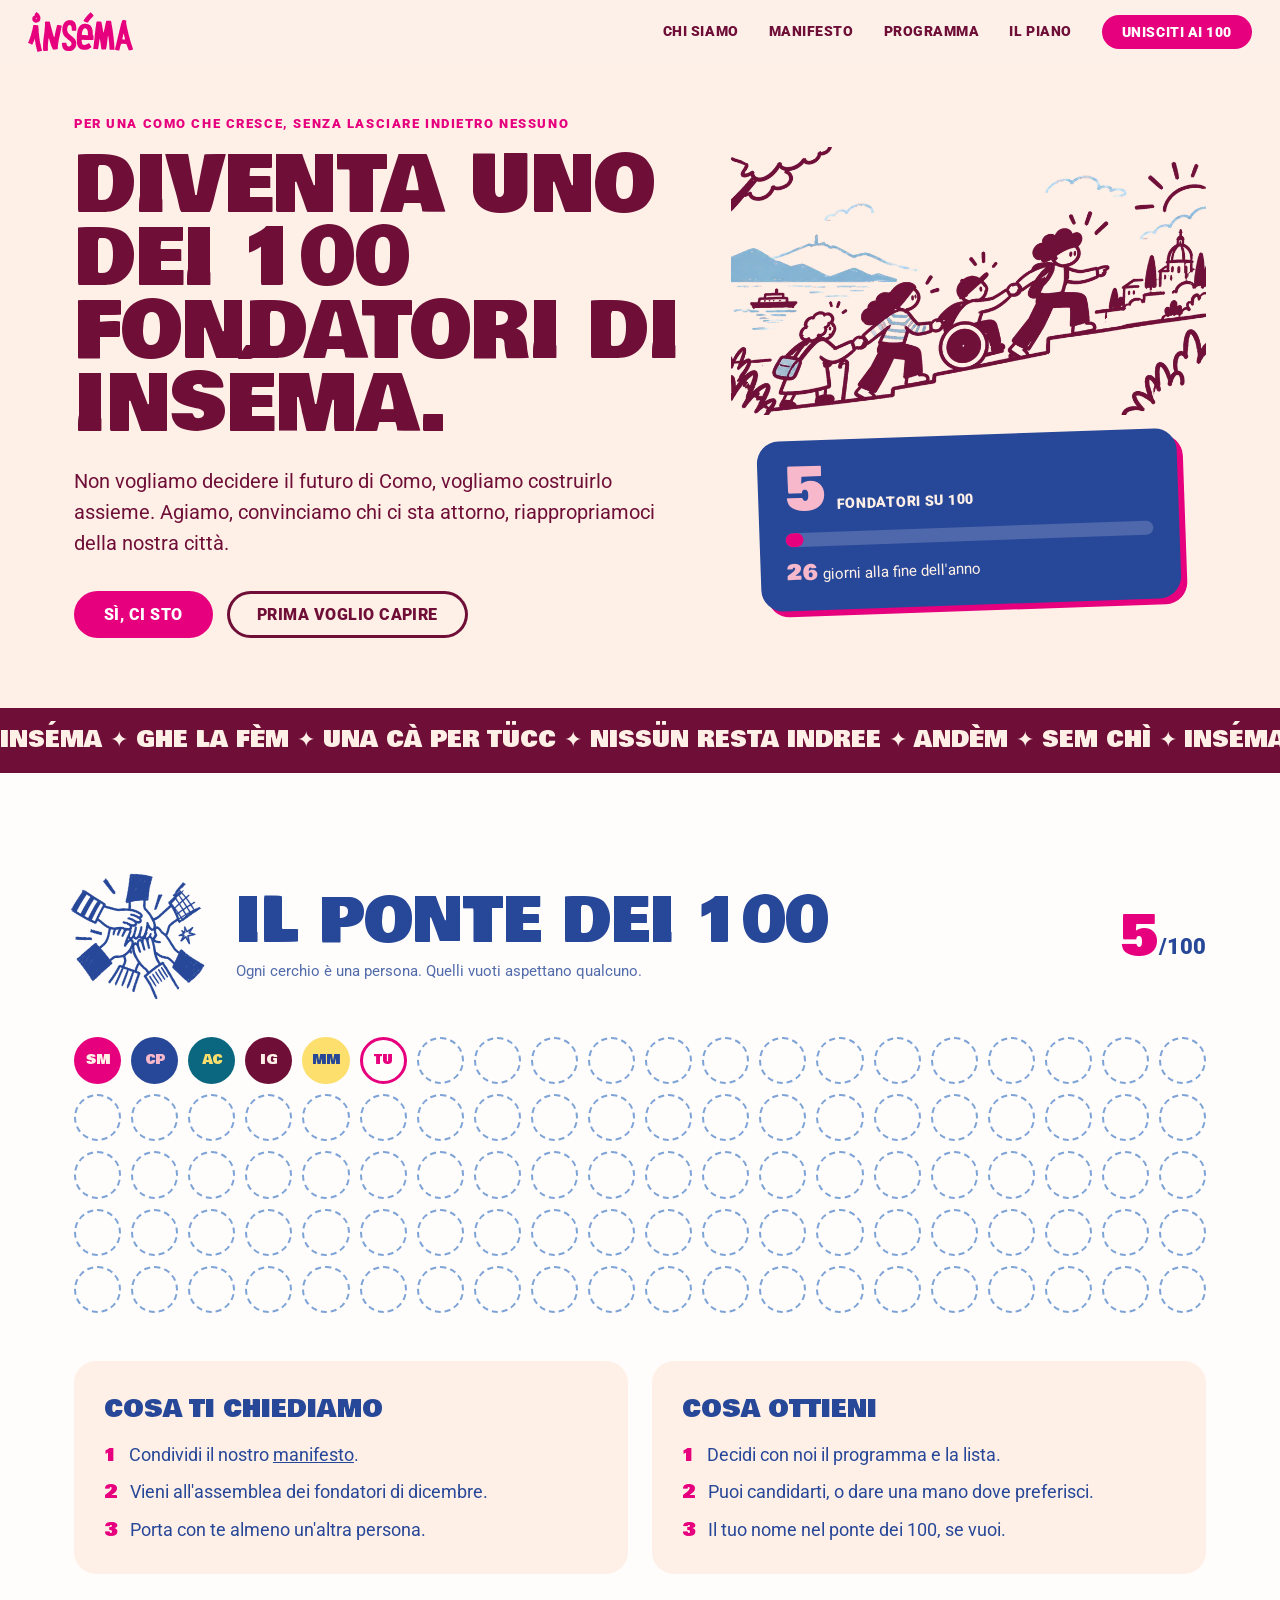
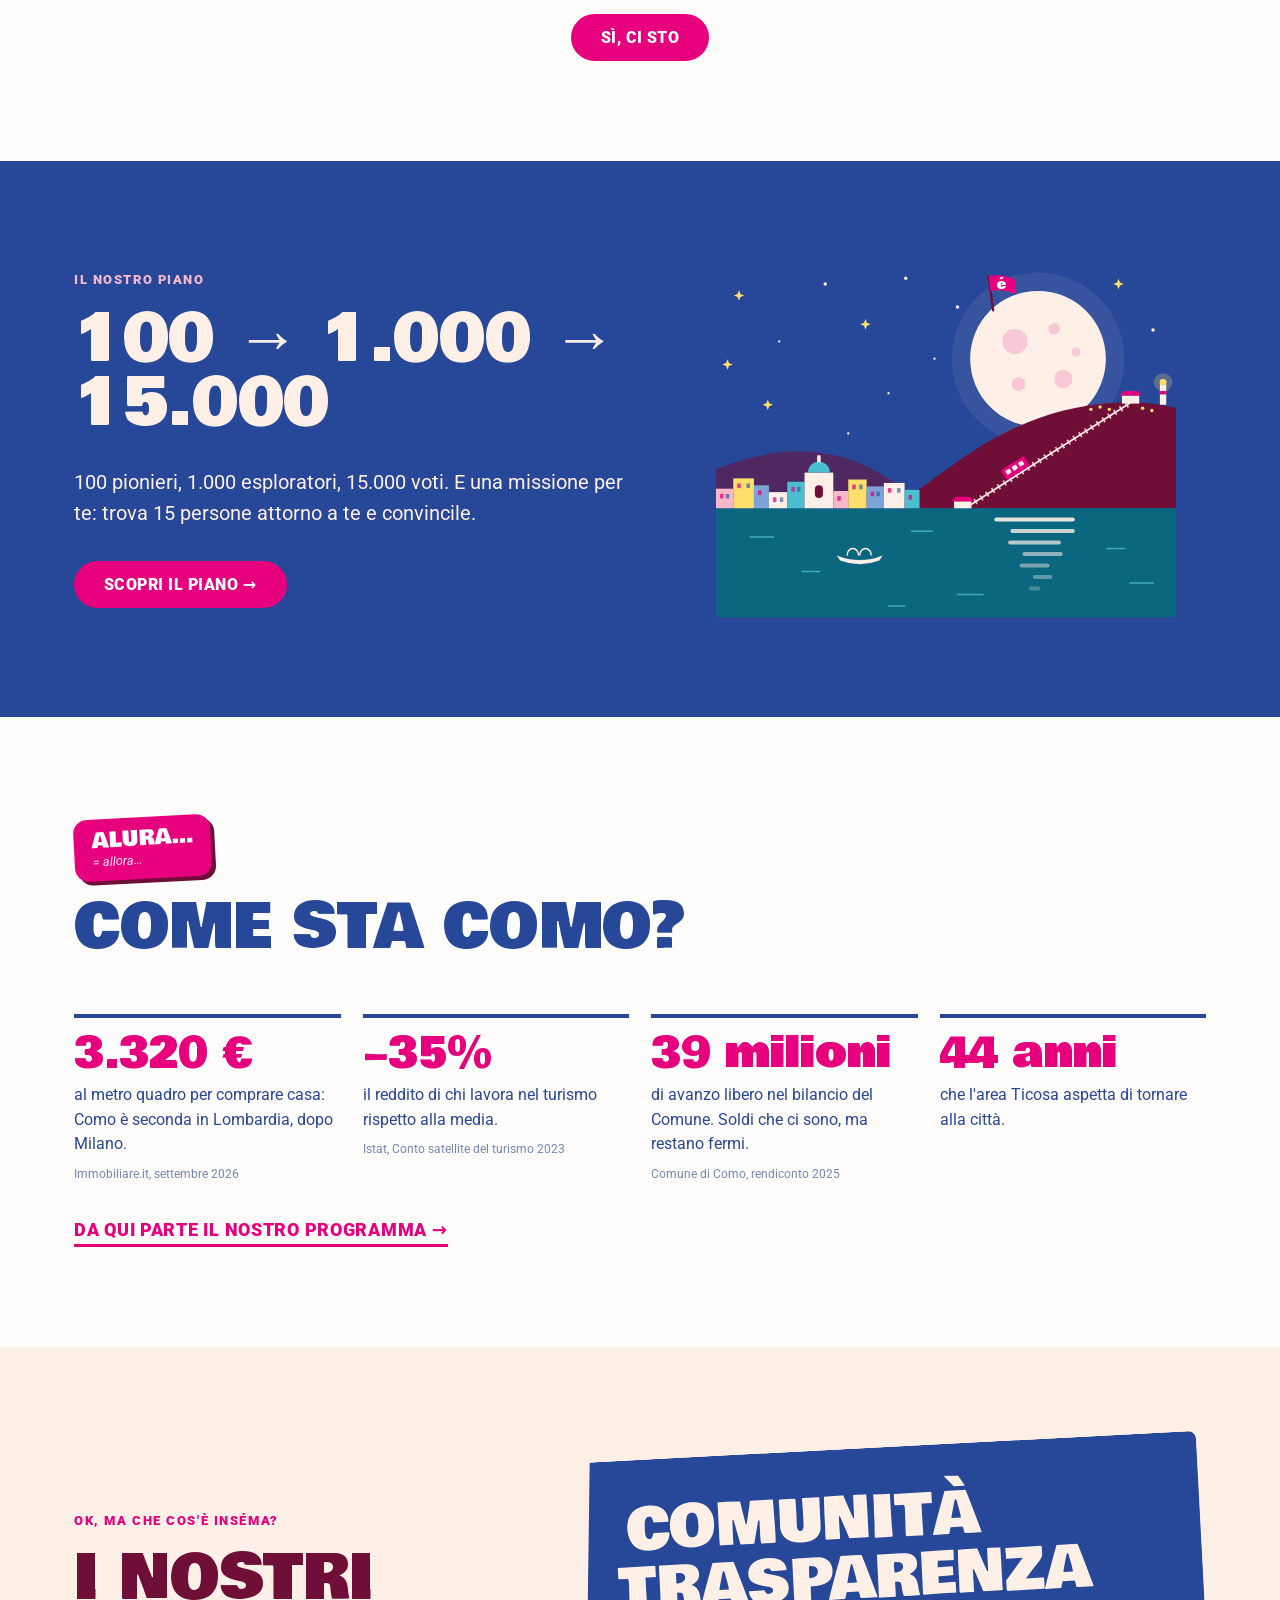
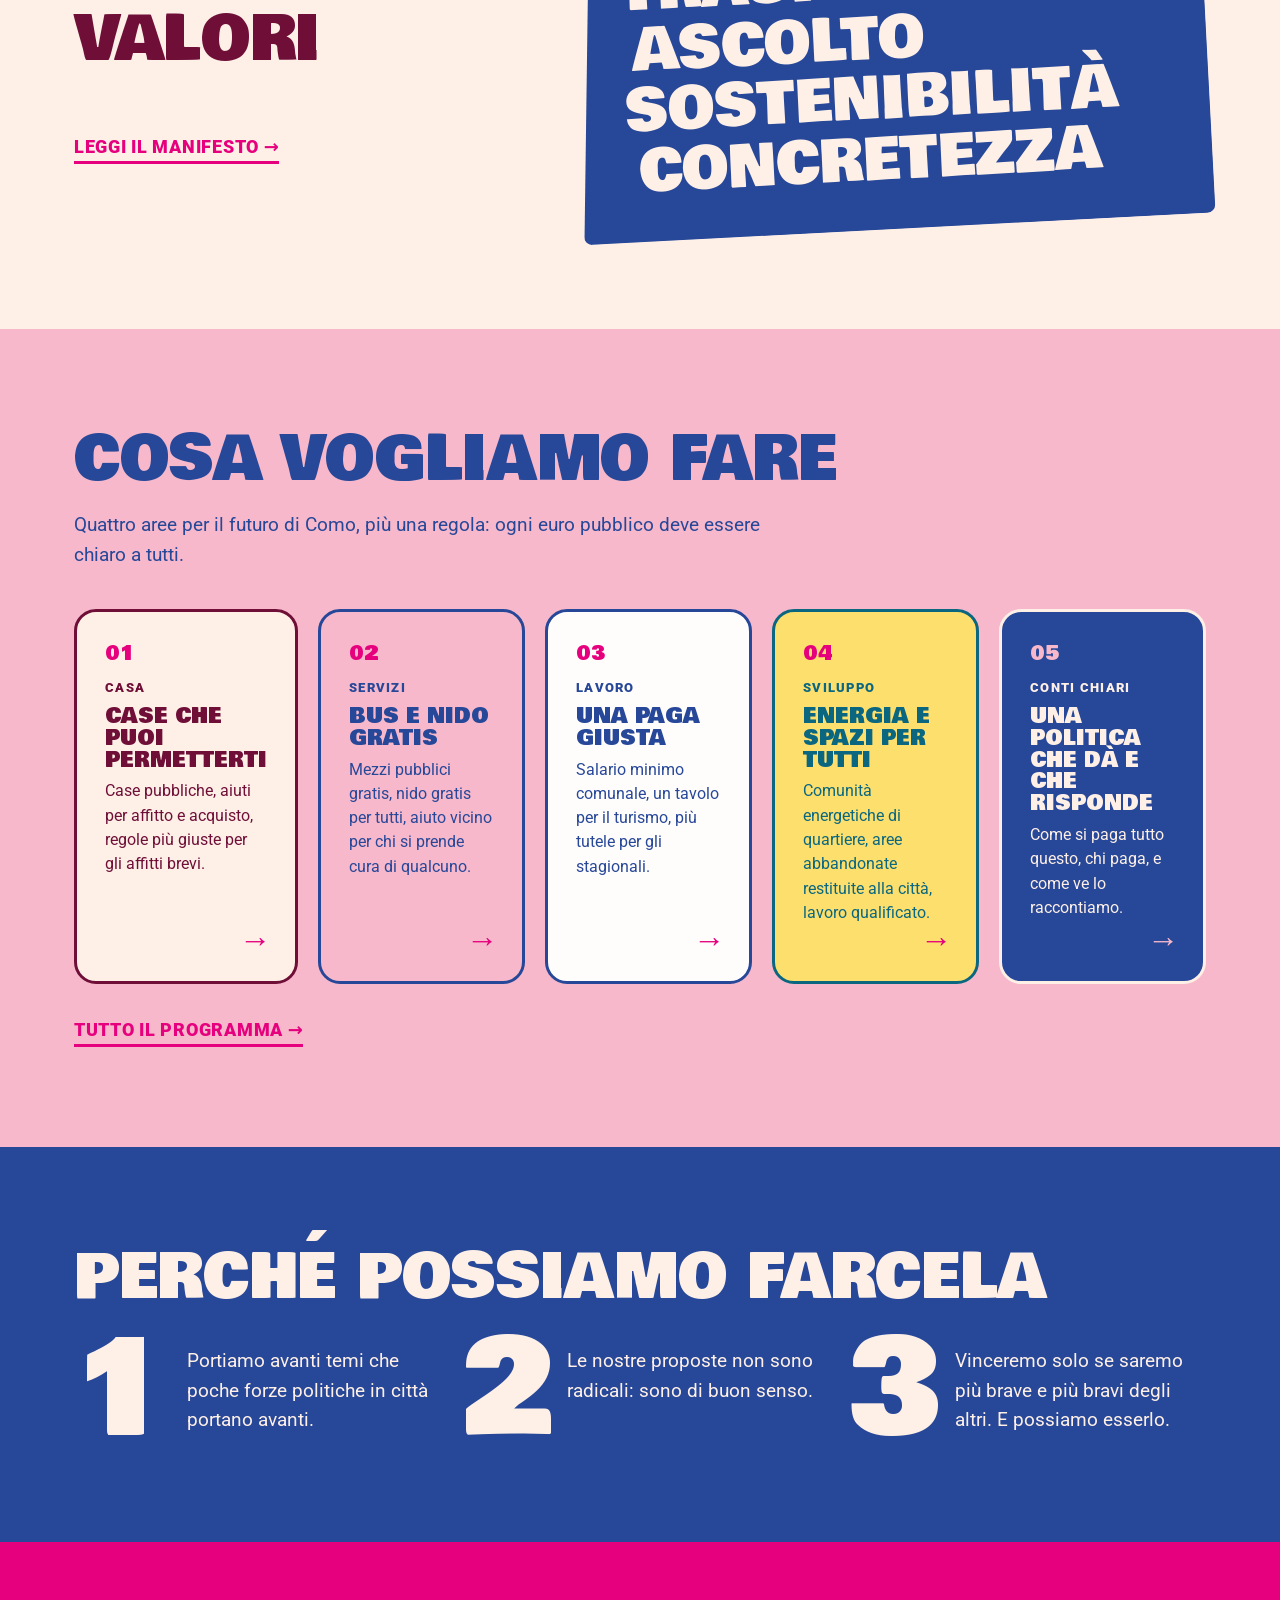
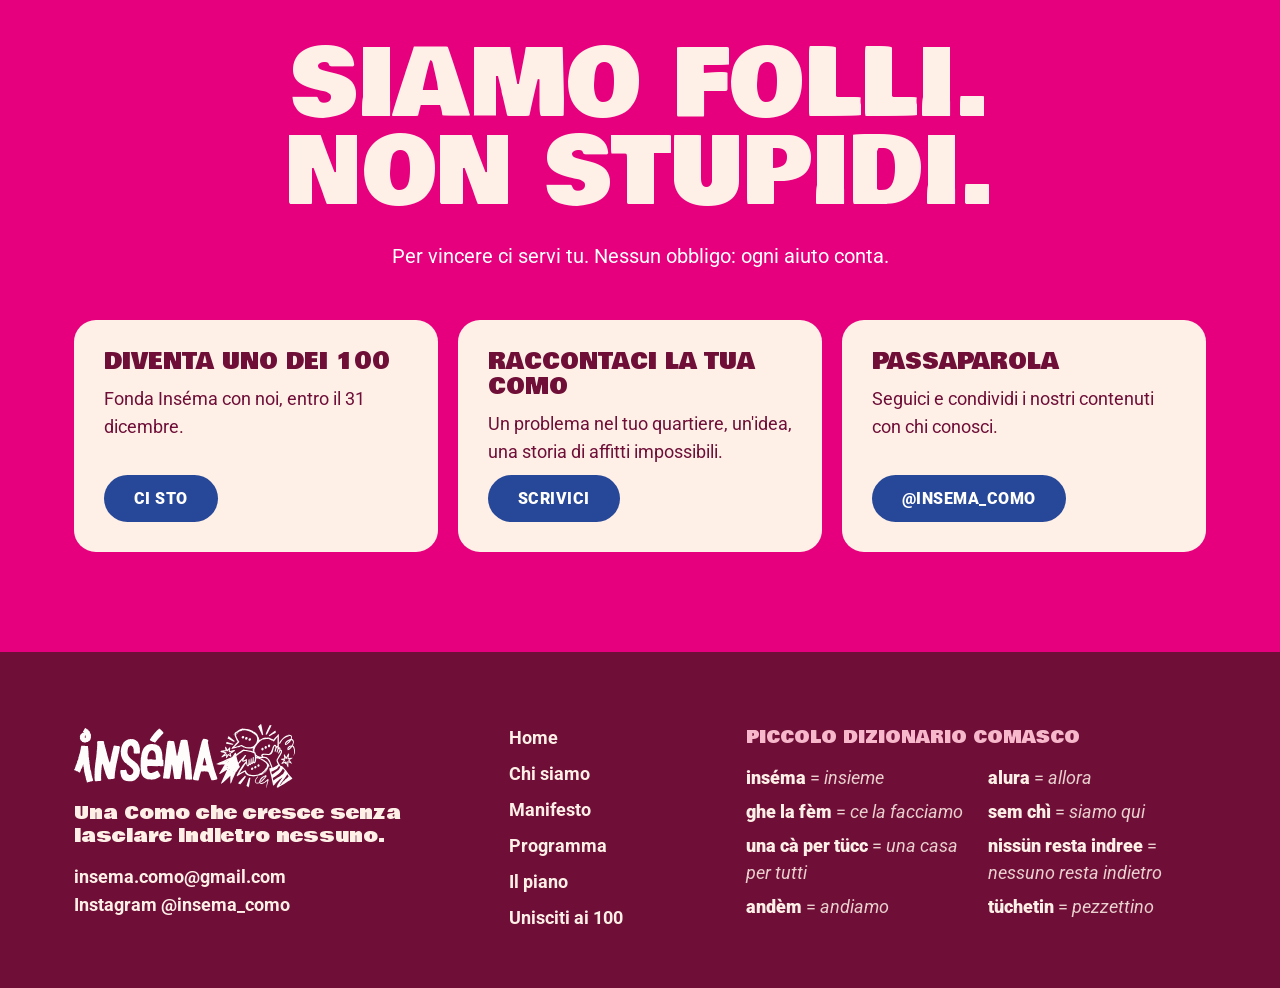
==== commit 0fe09990: "Modulo: invio al Google Form senza restare bloccato su Invio in corso Co-Authored-By: Claude Opus 5." ====
--- a/index.html
+++ b/index.html
@@ -9,13 +9,13 @@
 <link rel="preconnect" href="https://fonts.googleapis.com">
 <link rel="preconnect" href="https://fonts.gstatic.com" crossorigin>
 <link href="https://fonts.googleapis.com/css2?family=Bowlby+One&family=Roboto:ital,wght@0,400;0,500;0,700;0,900;1,400&display=swap" rel="stylesheet">
-<link rel="stylesheet" href="style.css?v=202611231857">
+<link rel="stylesheet" href="style.css?v=202611231859">
 </head>
 <!-- I testi di questa pagina sono in testi.js -->
 <body data-page="home">
 <div id="app"></div>
 <noscript>Per vedere il sito attiva JavaScript.</noscript>
-<script src="testi.js?v=202611231857"></script>
-<script src="app.js?v=202611231857"></script>
+<script src="testi.js?v=202611231859"></script>
+<script src="app.js?v=202611231859"></script>
 </body>
 </html>
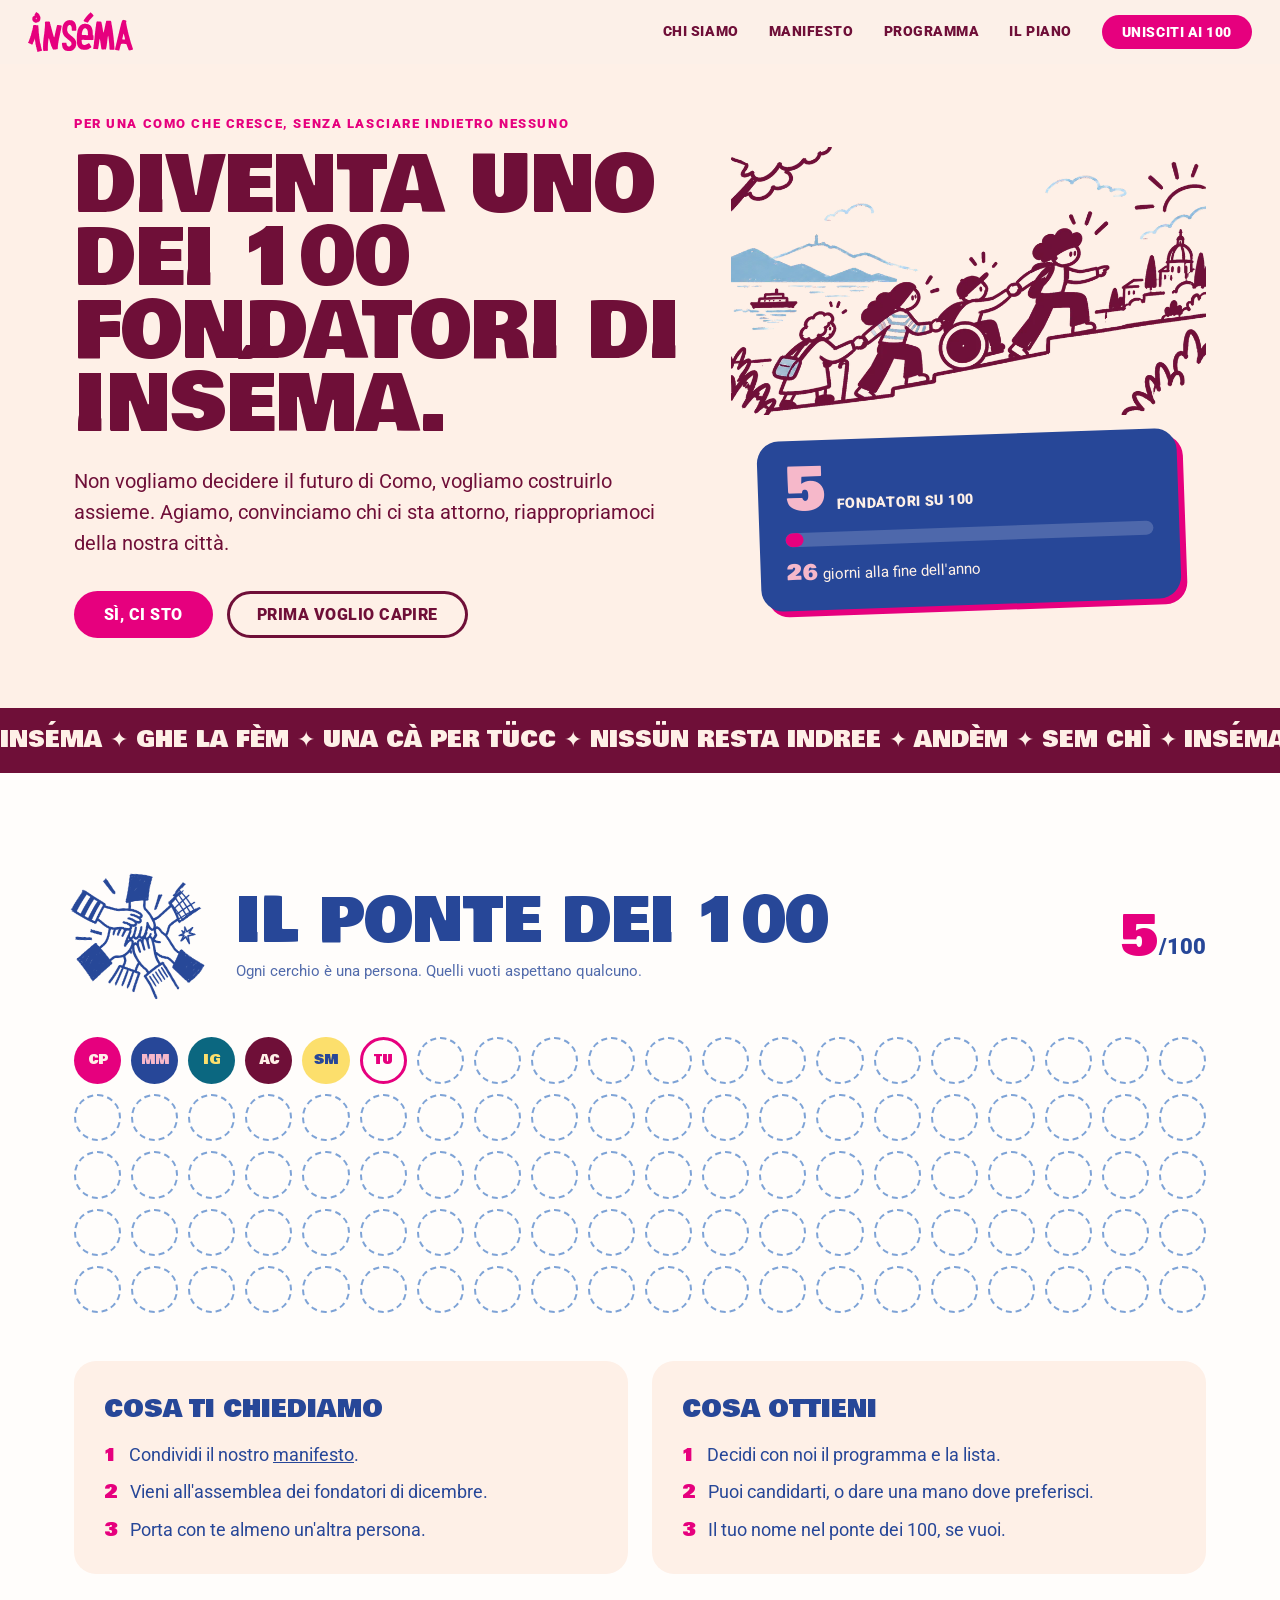
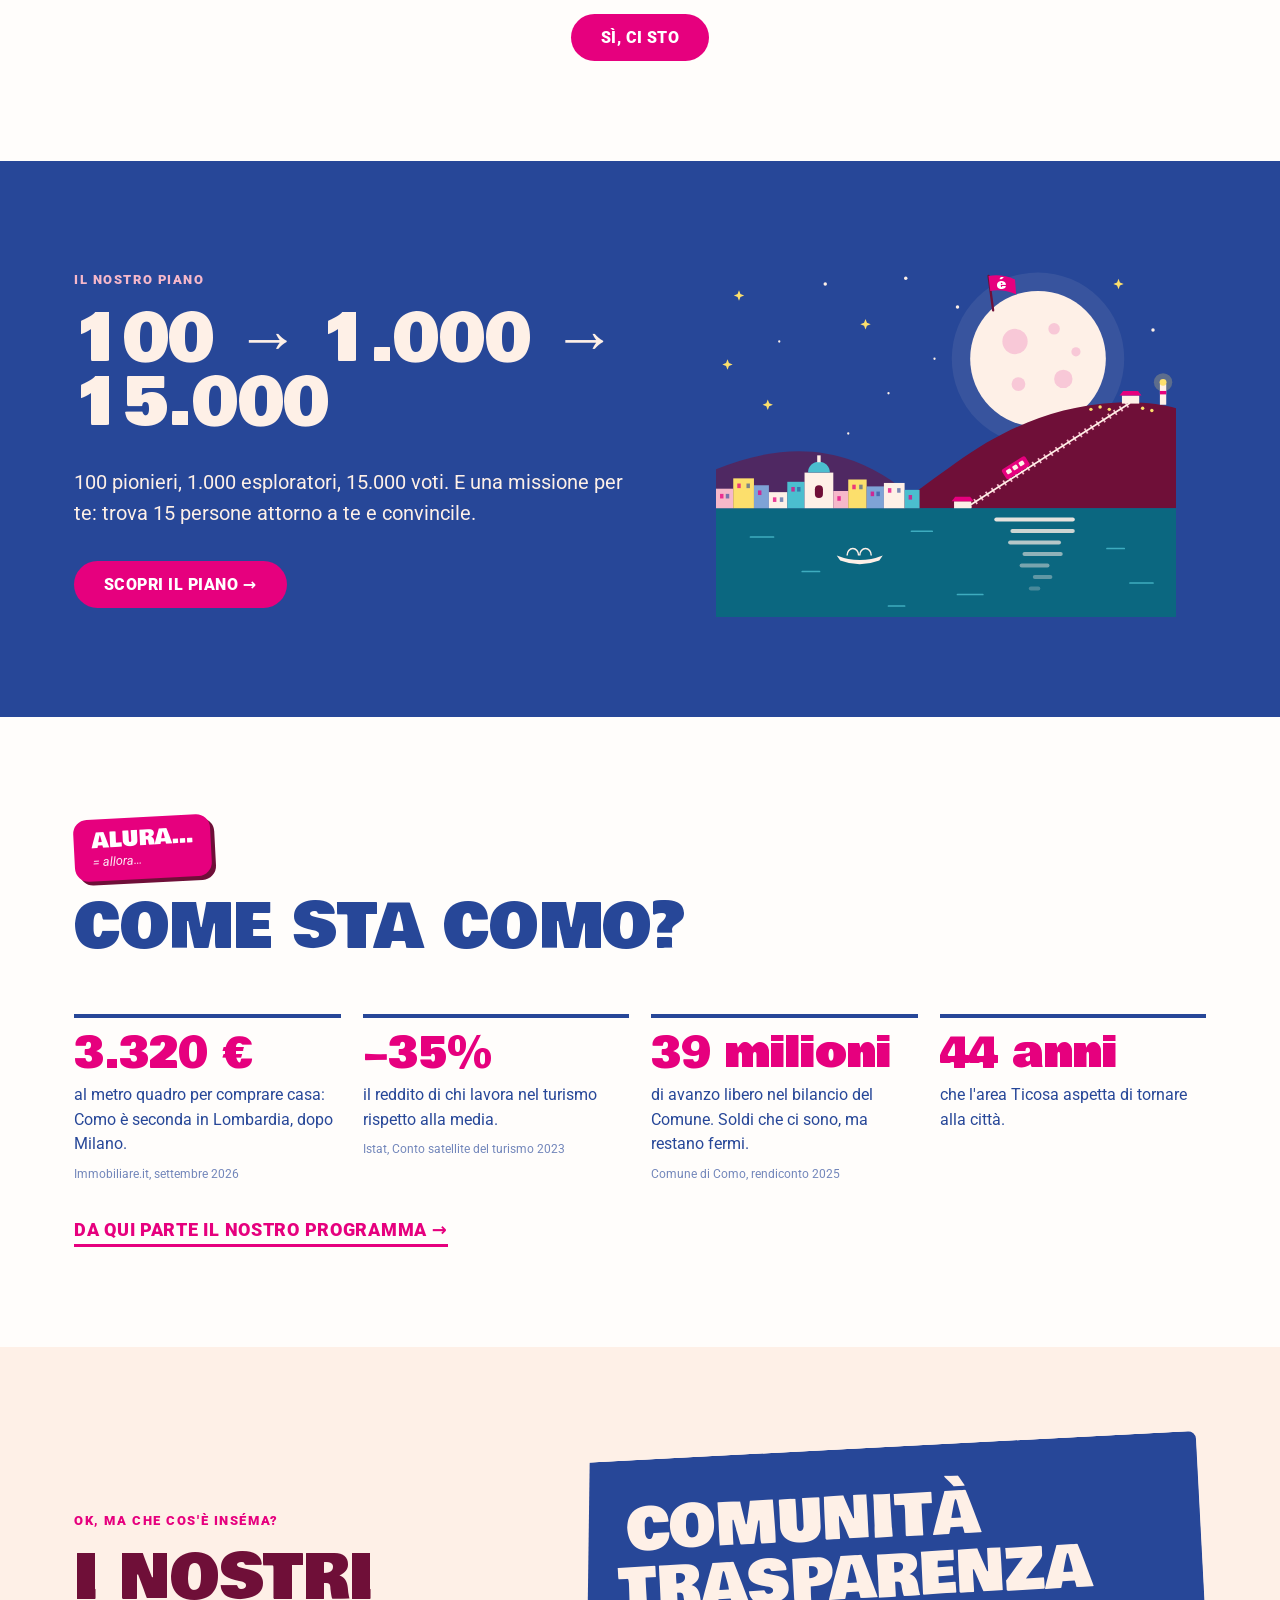
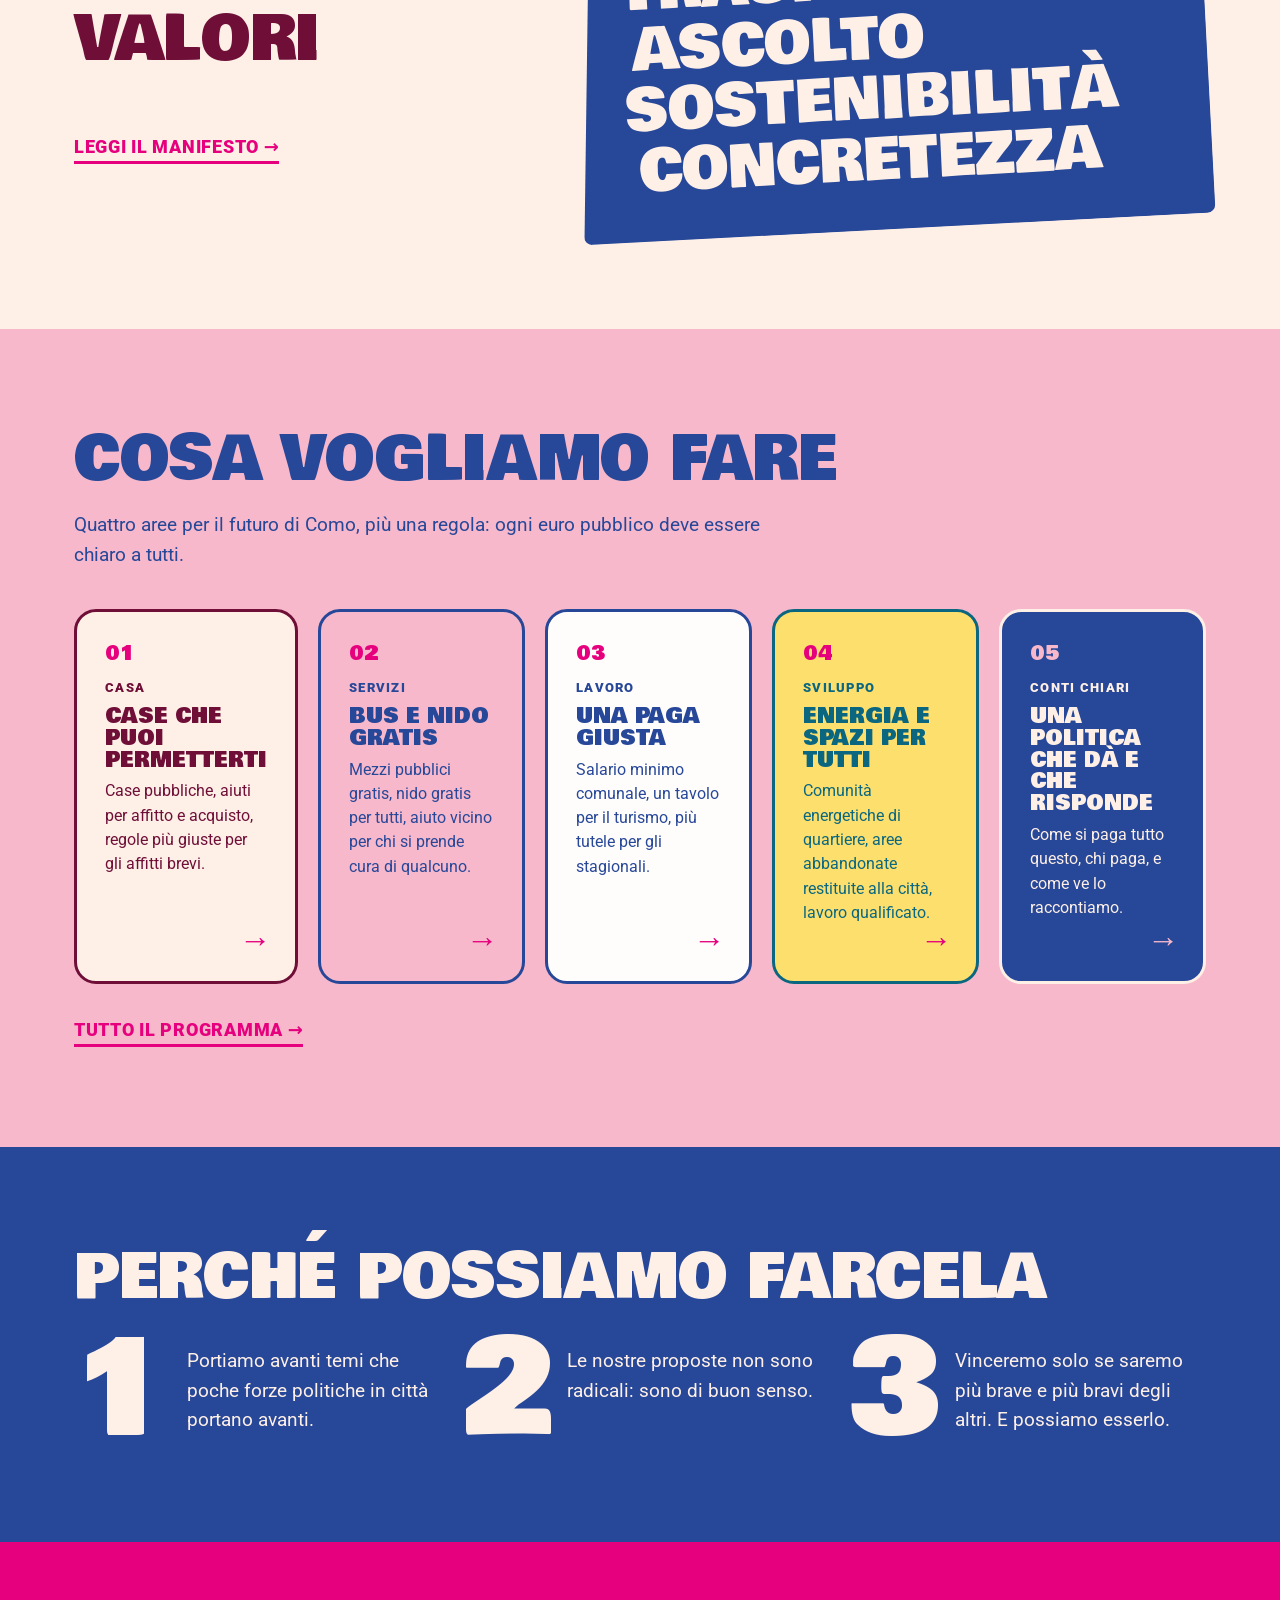
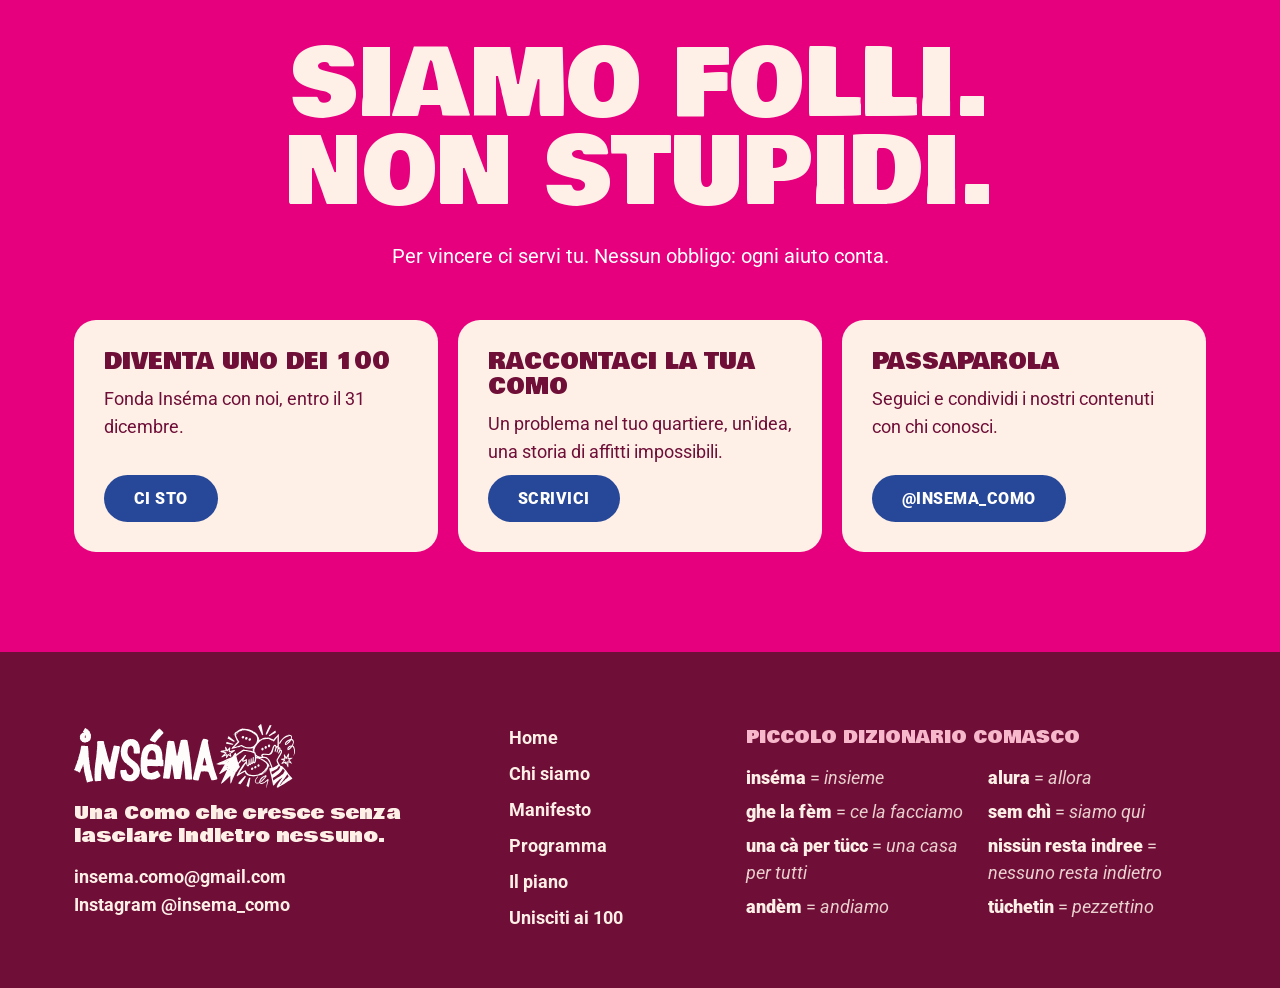
==== commit 22c4d90b: "Il piano: nuova illustrazione della luna in apertura Co-Authored-By: Claude Opus 5.5 <noreply@anthro" ====
--- a/index.html
+++ b/index.html
@@ -9,13 +9,13 @@
 <link rel="preconnect" href="https://fonts.googleapis.com">
 <link rel="preconnect" href="https://fonts.gstatic.com" crossorigin>
 <link href="https://fonts.googleapis.com/css2?family=Bowlby+One&family=Roboto:ital,wght@0,400;0,500;0,700;0,900;1,400&display=swap" rel="stylesheet">
-<link rel="stylesheet" href="style.css?v=202611231859">
+<link rel="stylesheet" href="style.css?v=202611231929">
 </head>
 <!-- I testi di questa pagina sono in testi.js -->
 <body data-page="home">
 <div id="app"></div>
 <noscript>Per vedere il sito attiva JavaScript.</noscript>
-<script src="testi.js?v=202611231859"></script>
-<script src="app.js?v=202611231859"></script>
+<script src="testi.js?v=202611231929"></script>
+<script src="app.js?v=202611231929"></script>
 </body>
 </html>
--- a/style.css
+++ b/style.css
@@ -531,3 +531,4 @@
 .form-alt { font-size: .8rem; opacity: .75; }
 .form-alt a { color: var(--blush); }
 .form .btn[disabled] { opacity: .6; cursor: wait; }
+.page-hero .piano-illo { max-width: 600px; width: 100%; }
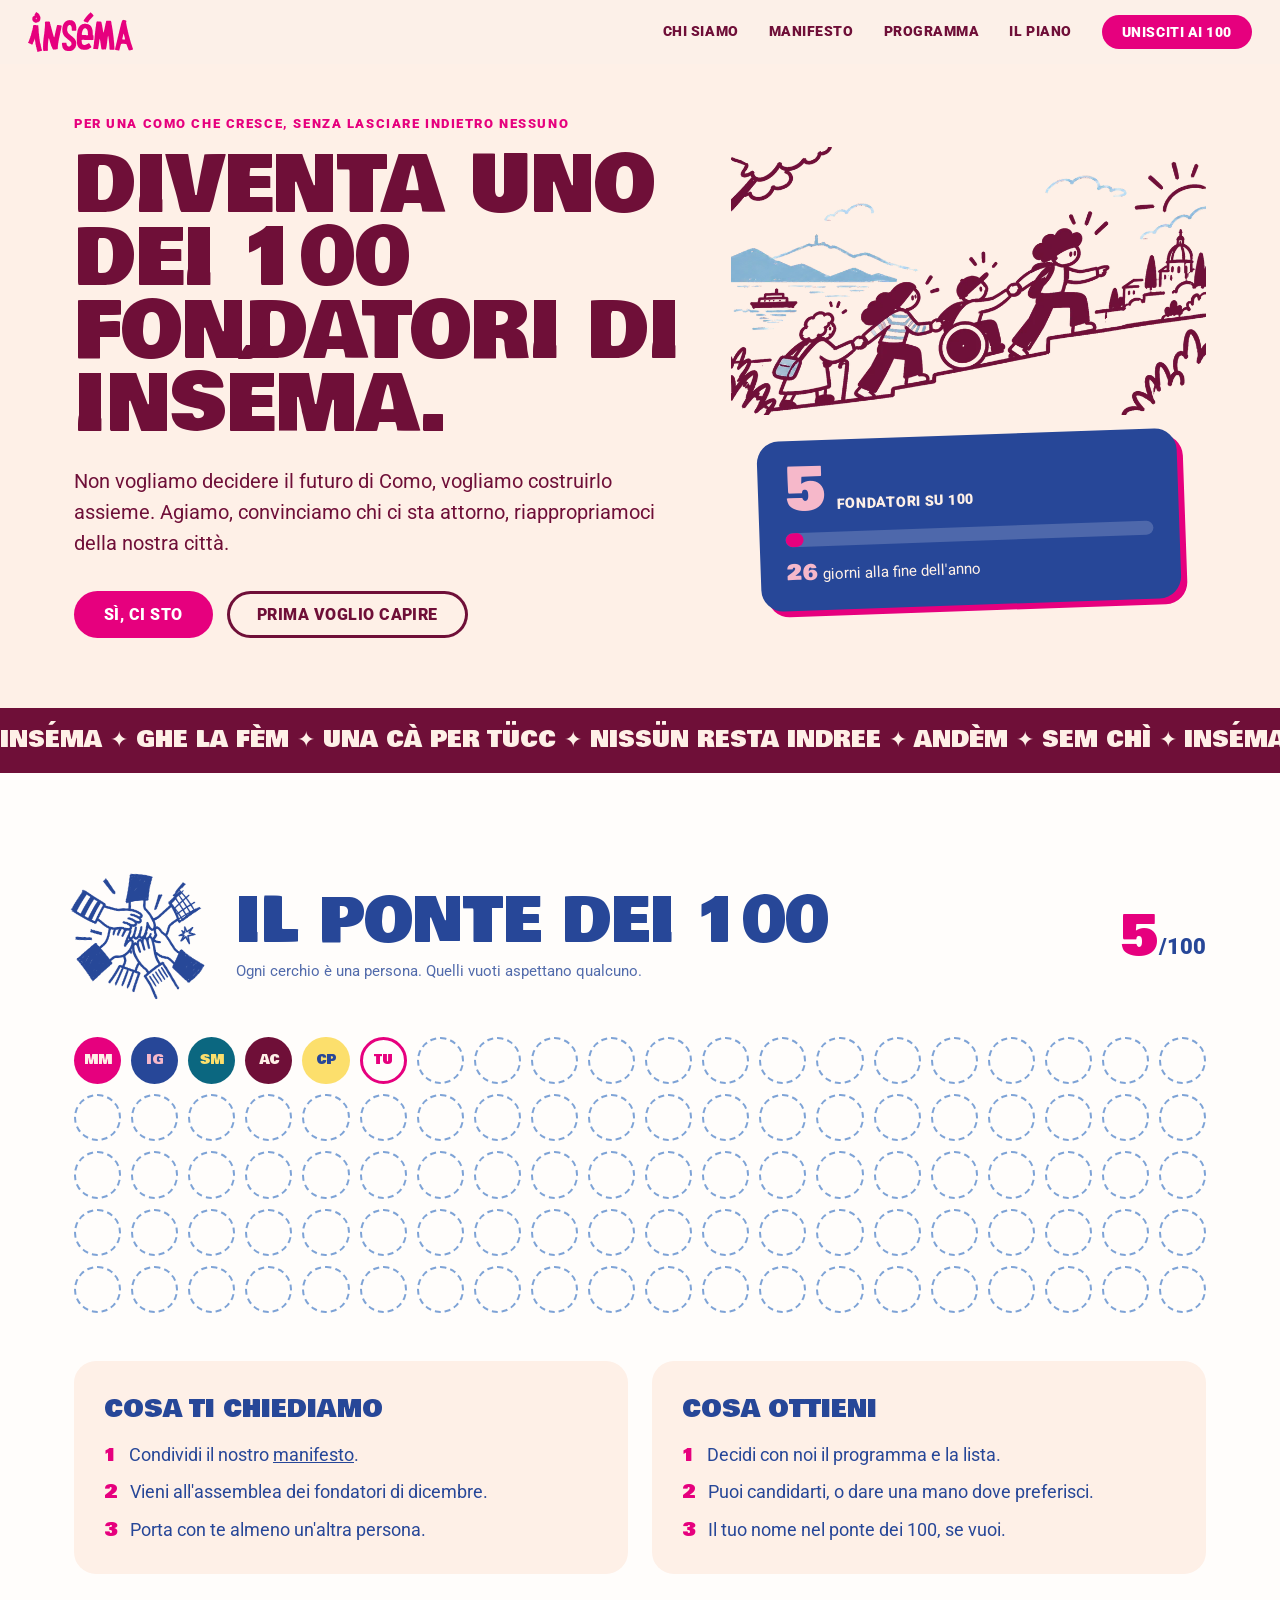
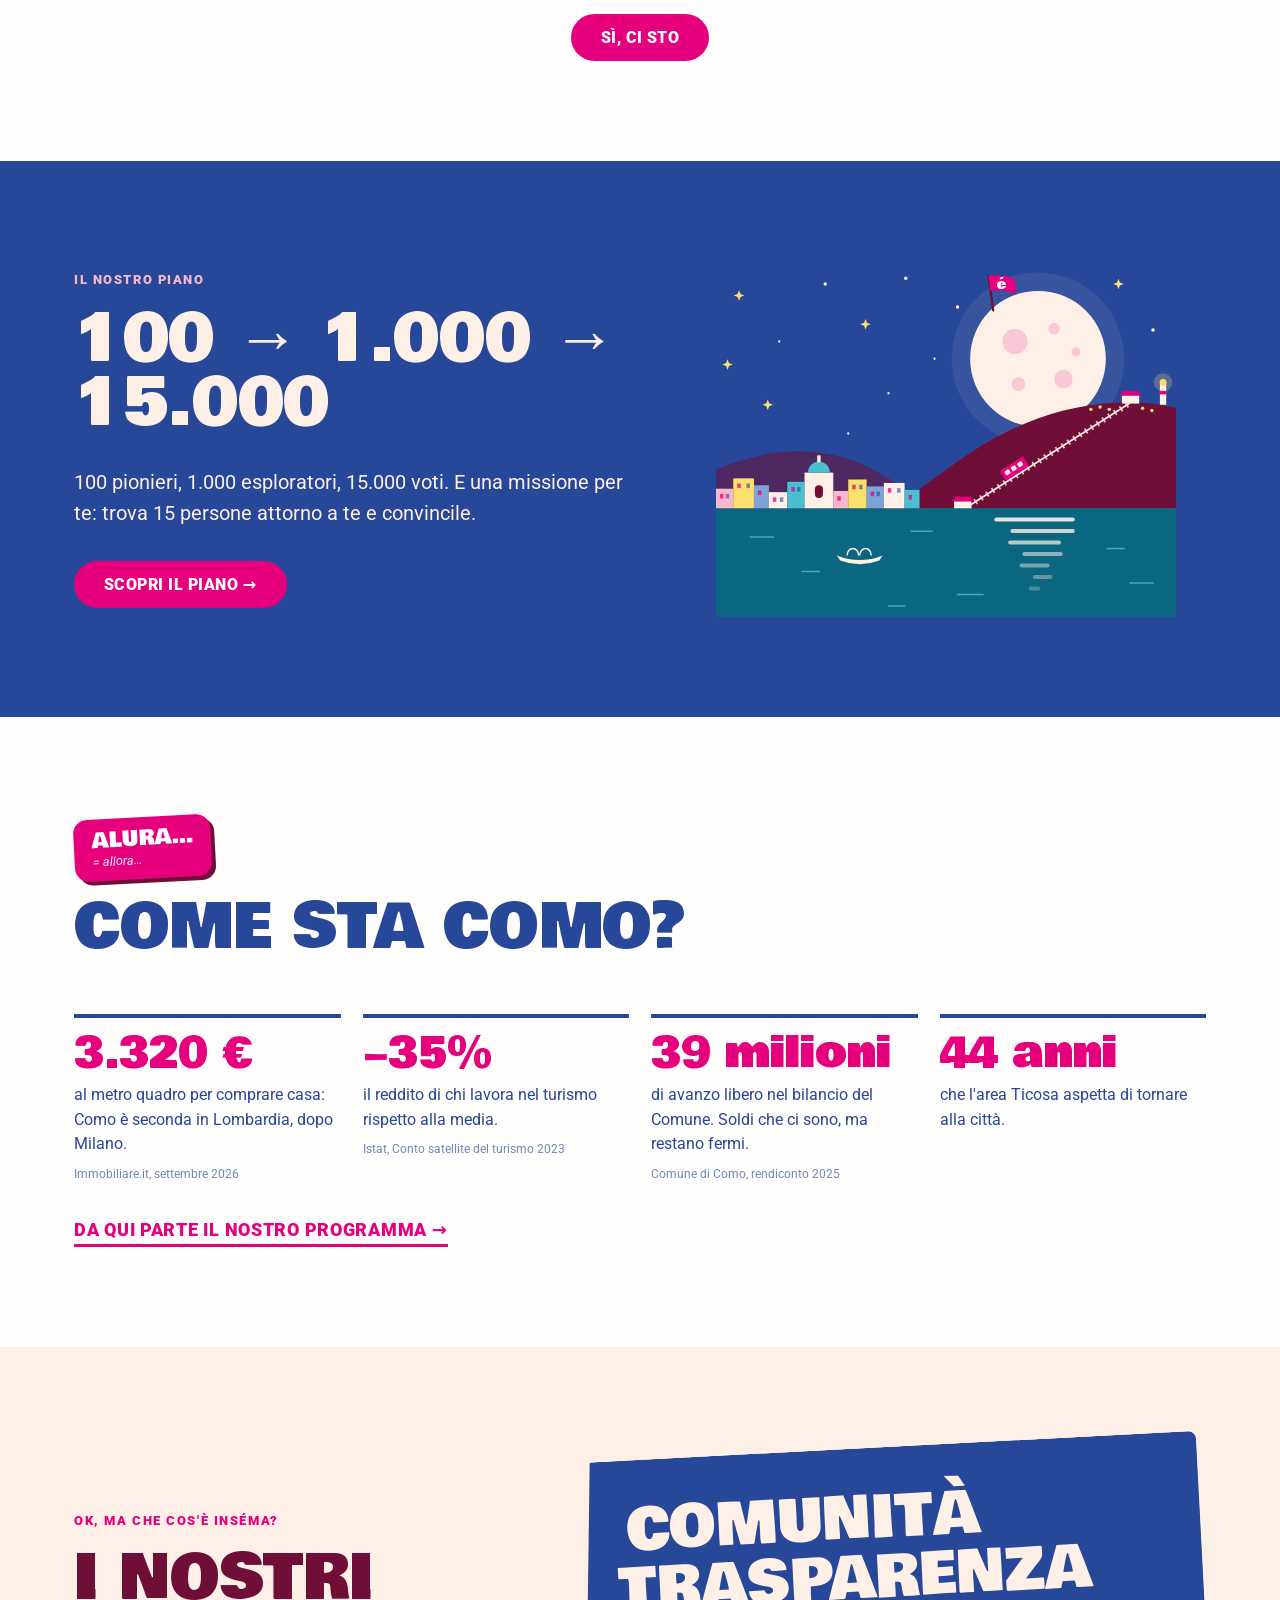
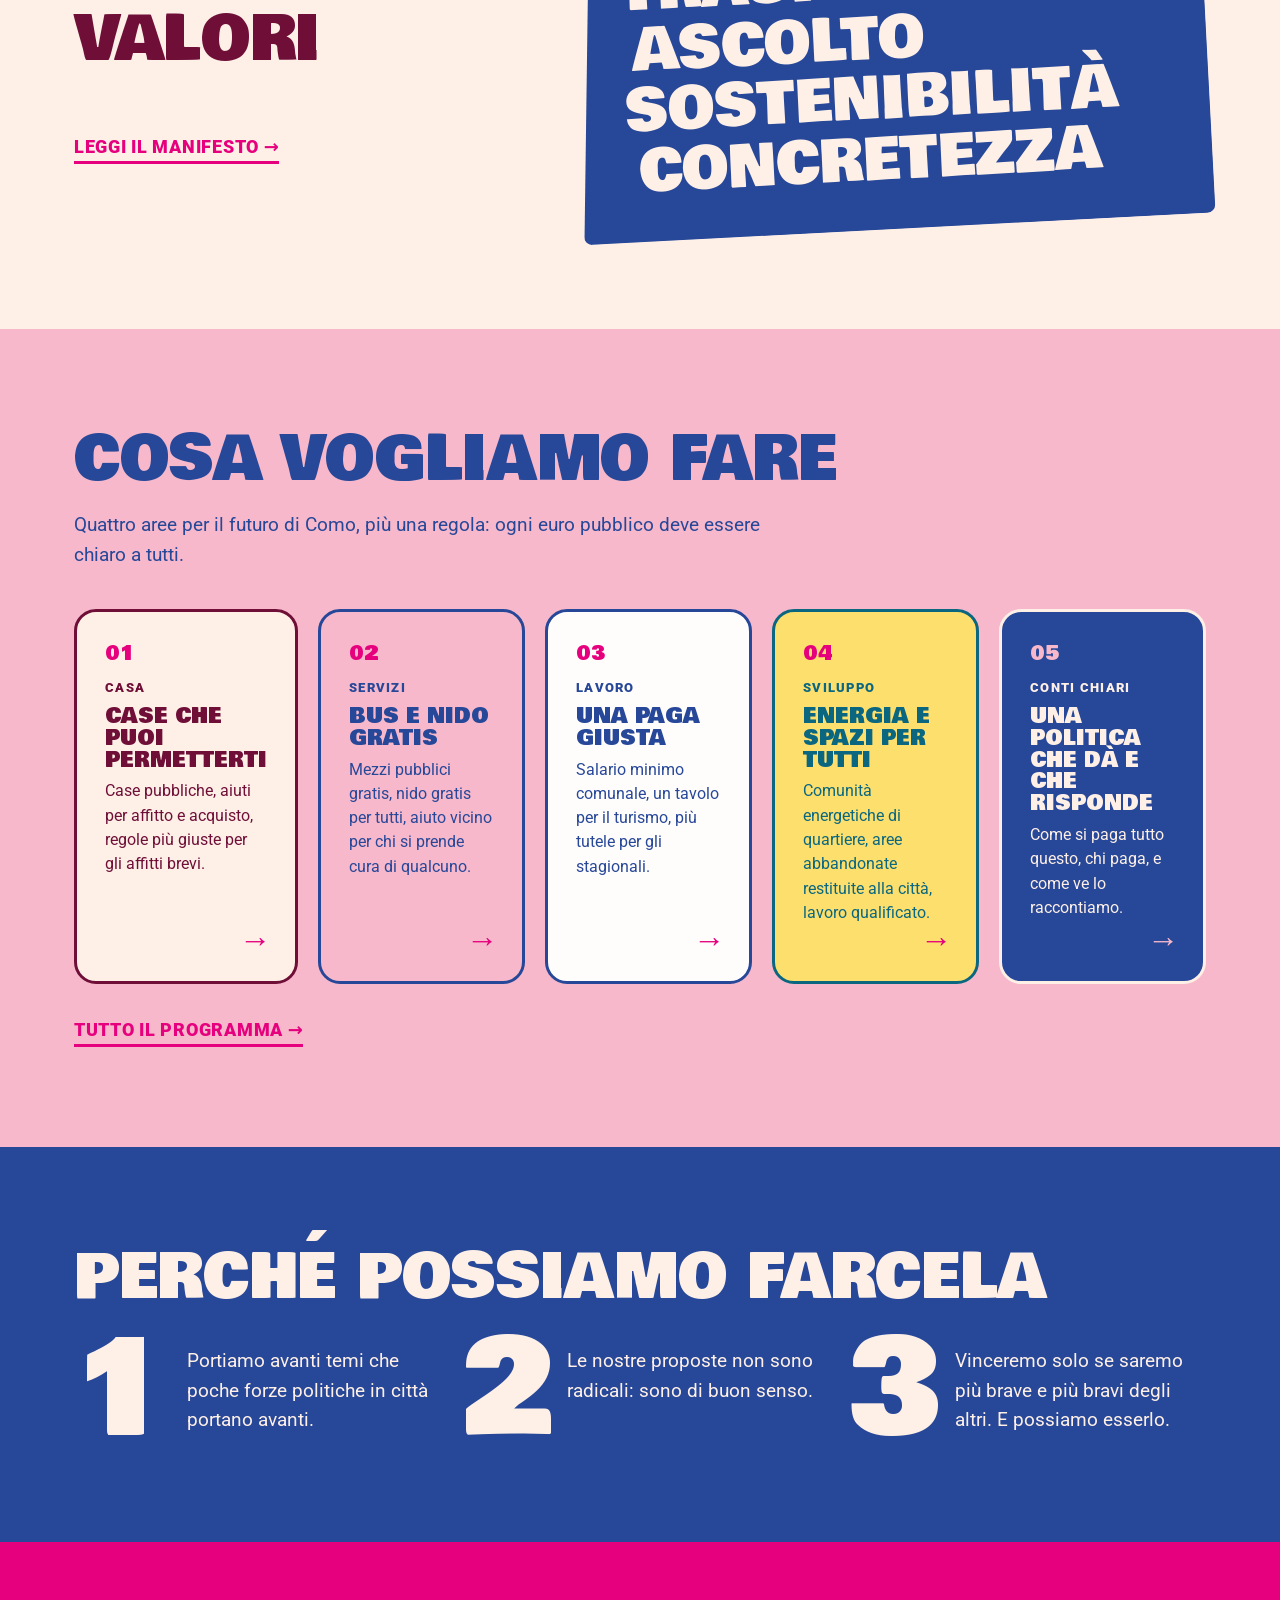
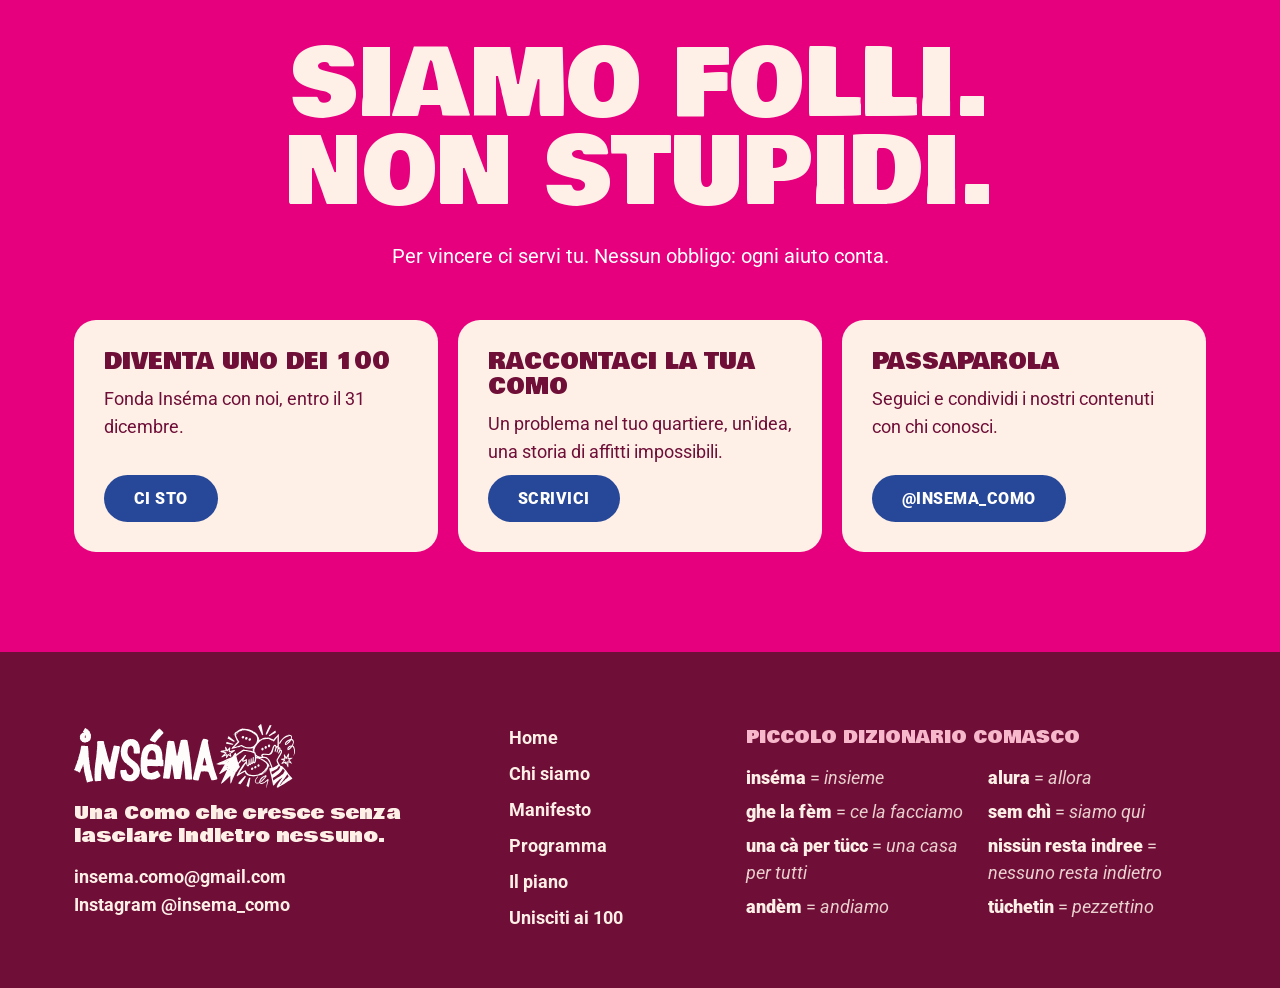
==== commit 013996ff: "Aiutaci: gruppi prima del modulo Co-Authored-By: Claude Opus 5.5 <noreply@anthropic.com>" ====
--- a/index.html
+++ b/index.html
@@ -9,13 +9,13 @@
 <link rel="preconnect" href="https://fonts.googleapis.com">
 <link rel="preconnect" href="https://fonts.gstatic.com" crossorigin>
 <link href="https://fonts.googleapis.com/css2?family=Bowlby+One&family=Roboto:ital,wght@0,400;0,500;0,700;0,900;1,400&display=swap" rel="stylesheet">
-<link rel="stylesheet" href="style.css?v=202611231929">
+<link rel="stylesheet" href="style.css?v=202611231933">
 </head>
 <!-- I testi di questa pagina sono in testi.js -->
 <body data-page="home">
 <div id="app"></div>
 <noscript>Per vedere il sito attiva JavaScript.</noscript>
-<script src="testi.js?v=202611231929"></script>
-<script src="app.js?v=202611231929"></script>
+<script src="testi.js?v=202611231933"></script>
+<script src="app.js?v=202611231933"></script>
 </body>
 </html>
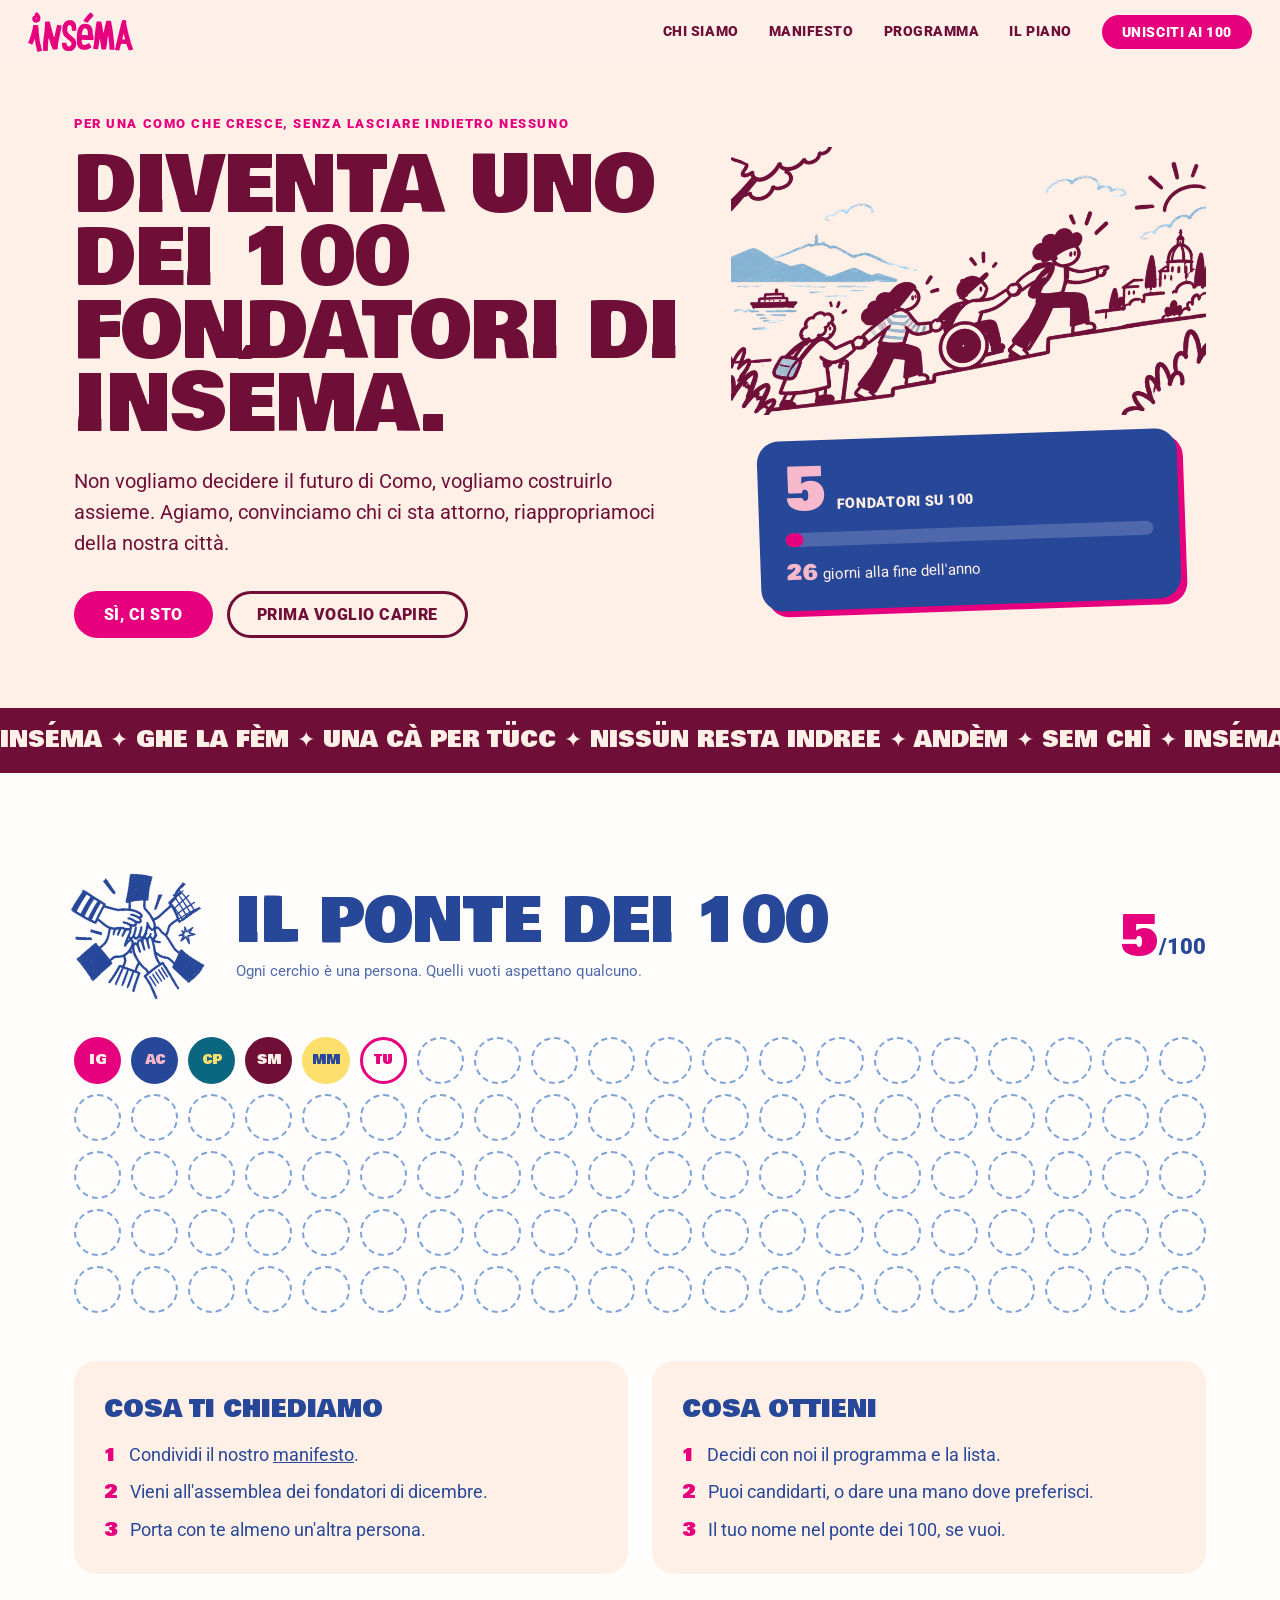
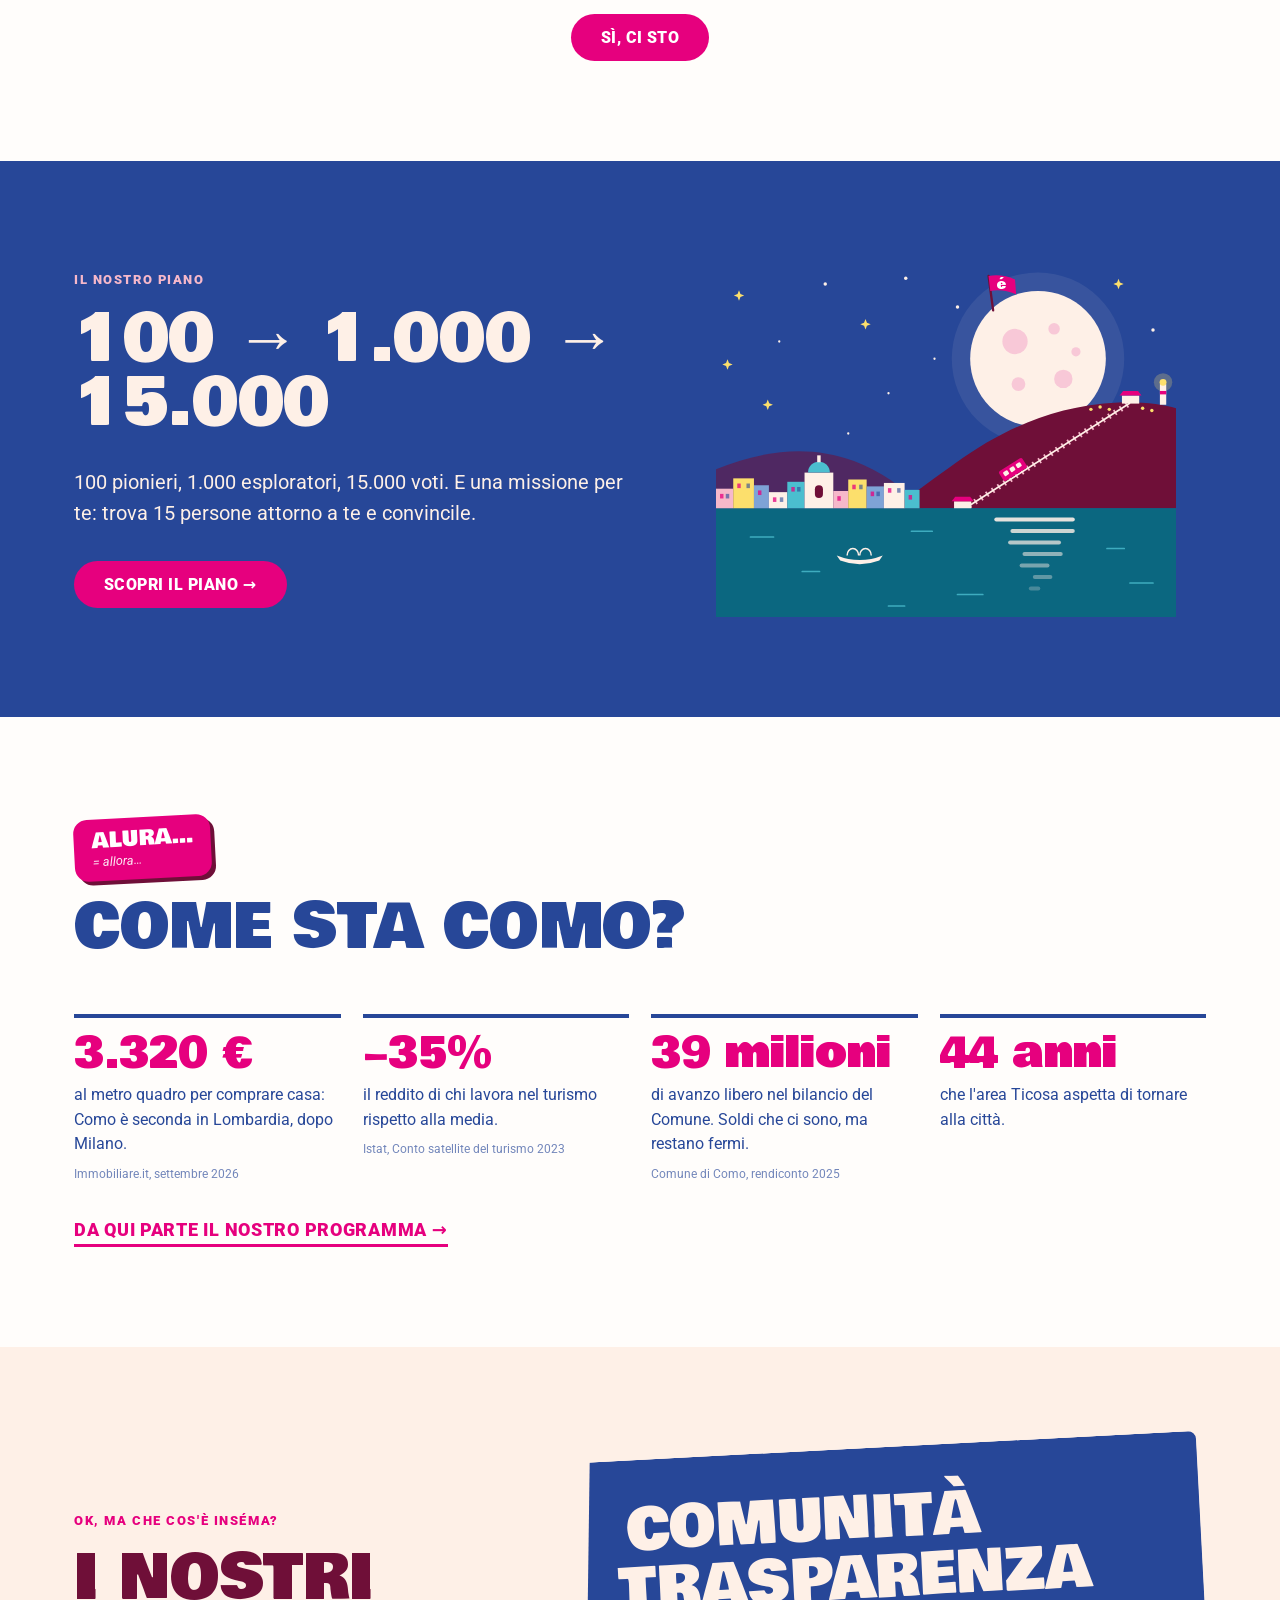
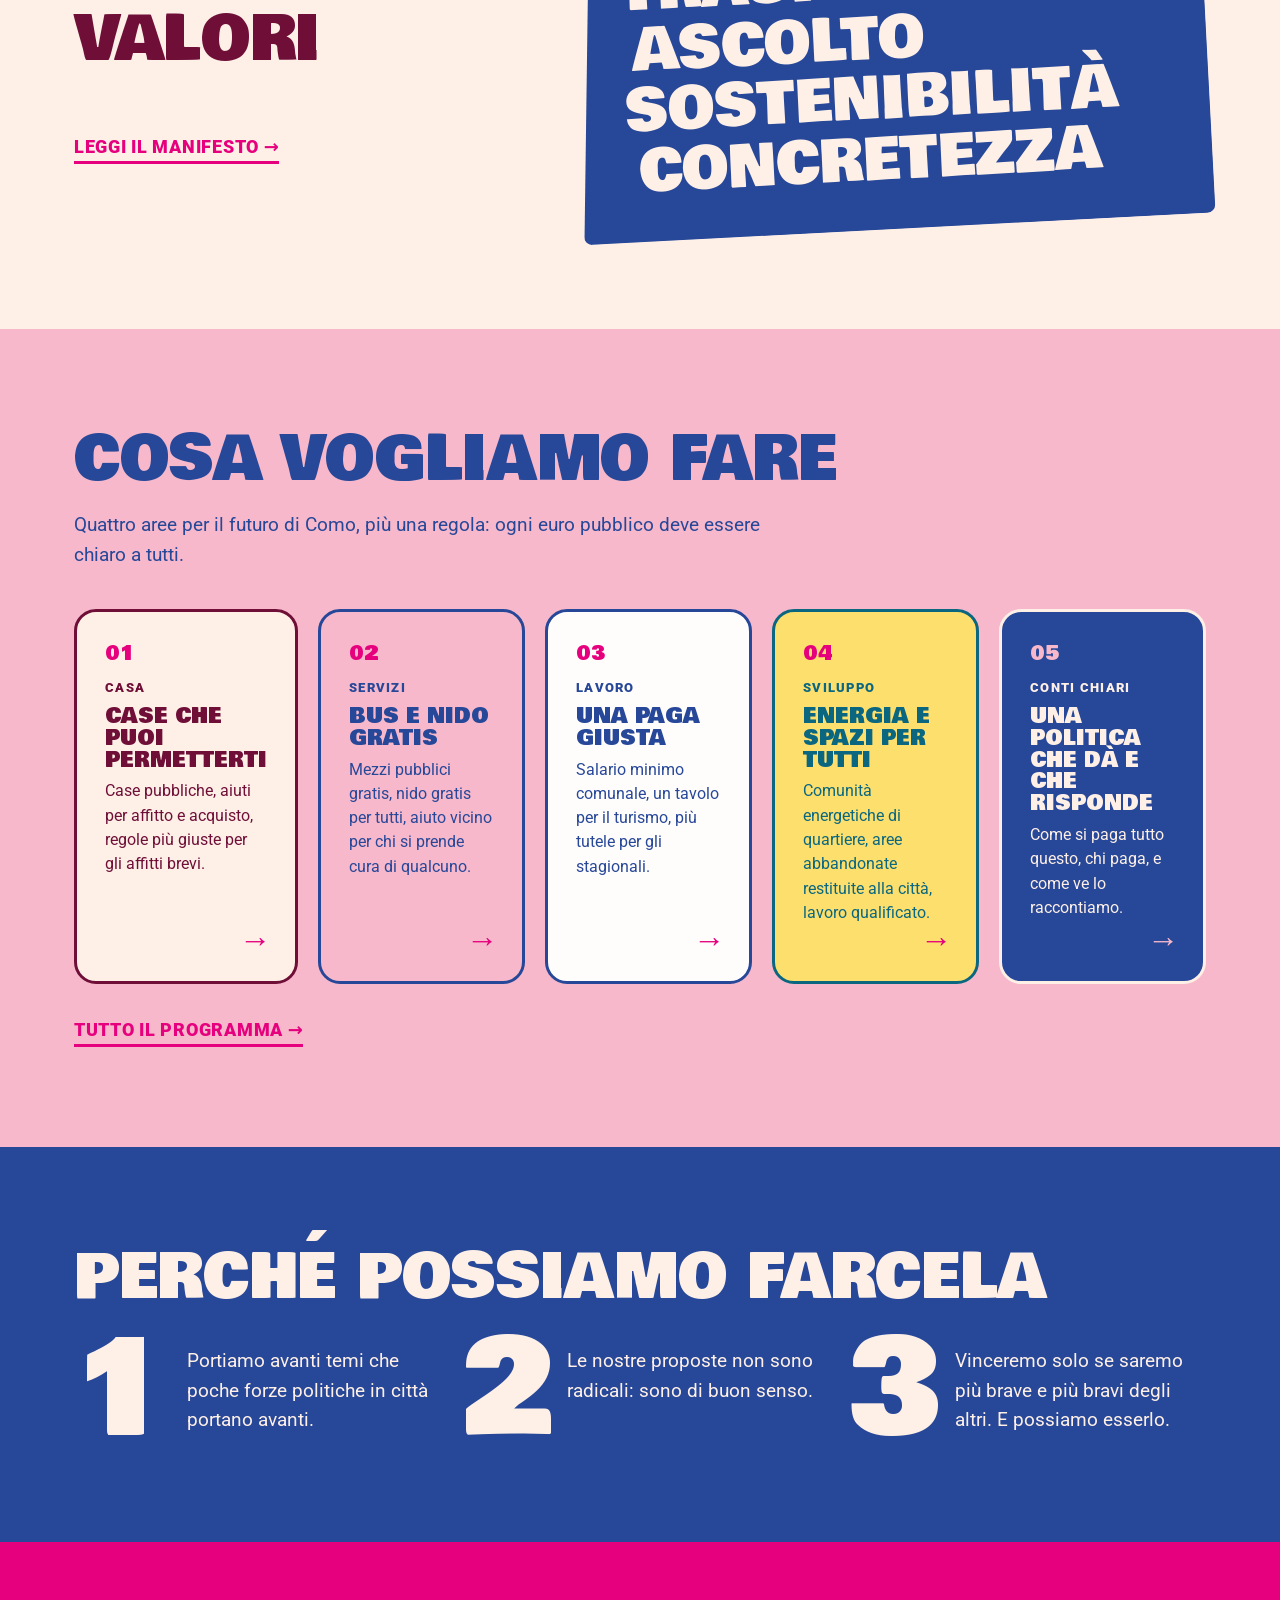
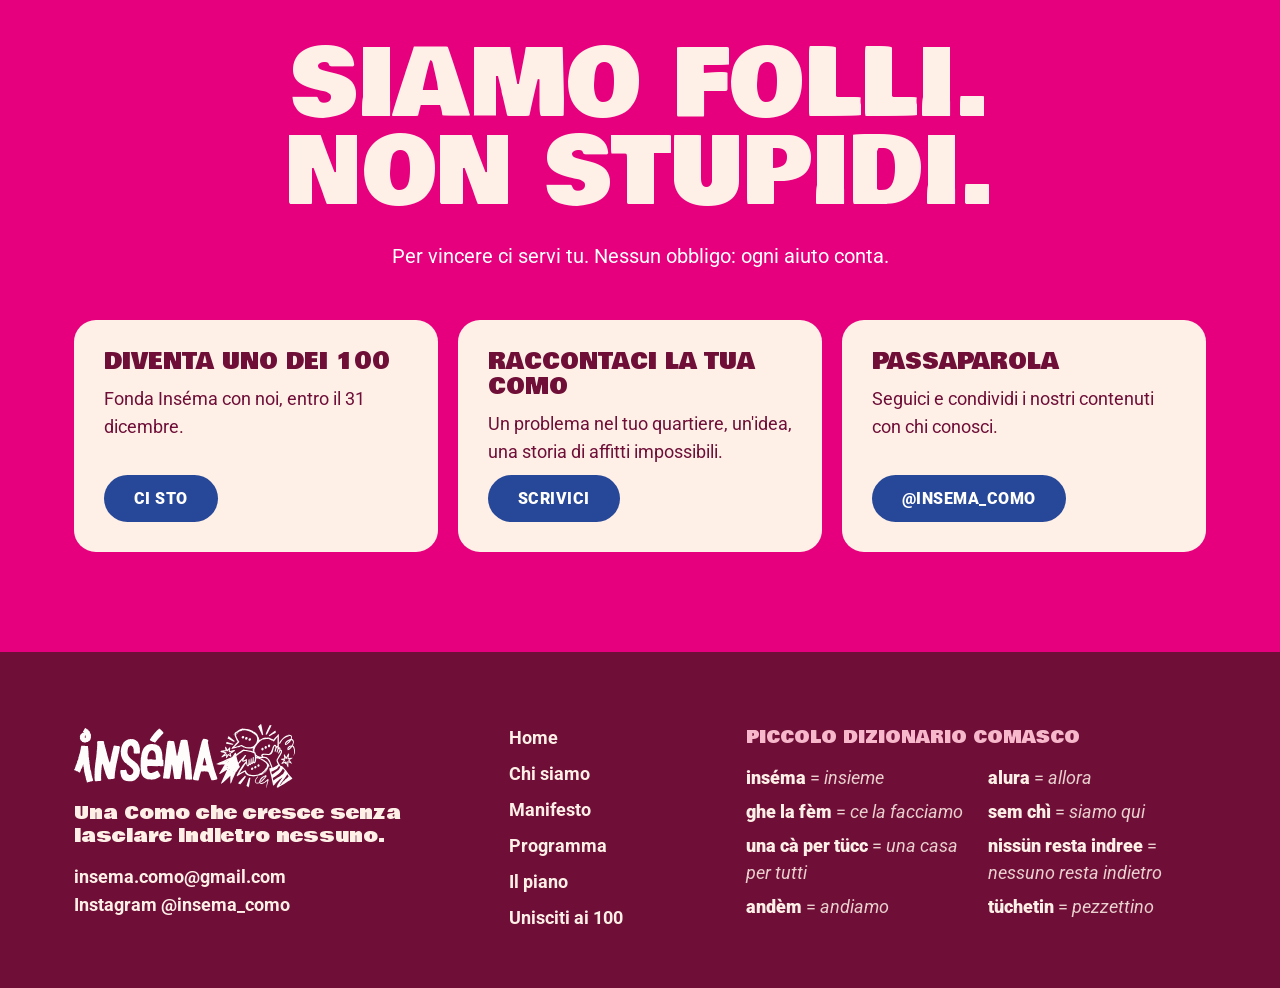
==== commit fc782c2d: "Il piano: apertura chiara con il disegno in rosso Co-Authored-By: Claude Opus 5.5 <noreply@anthropic" ====
--- a/index.html
+++ b/index.html
@@ -9,13 +9,13 @@
 <link rel="preconnect" href="https://fonts.googleapis.com">
 <link rel="preconnect" href="https://fonts.gstatic.com" crossorigin>
 <link href="https://fonts.googleapis.com/css2?family=Bowlby+One&family=Roboto:ital,wght@0,400;0,500;0,700;0,900;1,400&display=swap" rel="stylesheet">
-<link rel="stylesheet" href="style.css?v=202611231933">
+<link rel="stylesheet" href="style.css?v=202611231934">
 </head>
 <!-- I testi di questa pagina sono in testi.js -->
 <body data-page="home">
 <div id="app"></div>
 <noscript>Per vedere il sito attiva JavaScript.</noscript>
-<script src="testi.js?v=202611231933"></script>
-<script src="app.js?v=202611231933"></script>
+<script src="testi.js?v=202611231934"></script>
+<script src="app.js?v=202611231934"></script>
 </body>
 </html>
--- a/style.css
+++ b/style.css
@@ -430,7 +430,7 @@
 .moon-art { width: 100%; max-width: 560px; justify-self: center; display: block; }
 .piano-hero .h-hero { font-size: clamp(2.2rem, 5vw, 4.4rem); }
 .piano-hero .h-hero + .h-hero { margin-top: 6px; }
-.piano-hero .btn-ghost { color: var(--cream); }
+.piano-hero .btn-ghost { color: var(--plum); }
 
 .tappe { display: grid; grid-template-columns: repeat(3, 1fr); gap: 28px; margin-top: 40px; position: relative; align-items: end; }
 .tappe::before { content: ""; position: absolute; left: 8%; right: 8%; top: 46%; border-top: 4px dashed var(--sky); z-index: 0; }
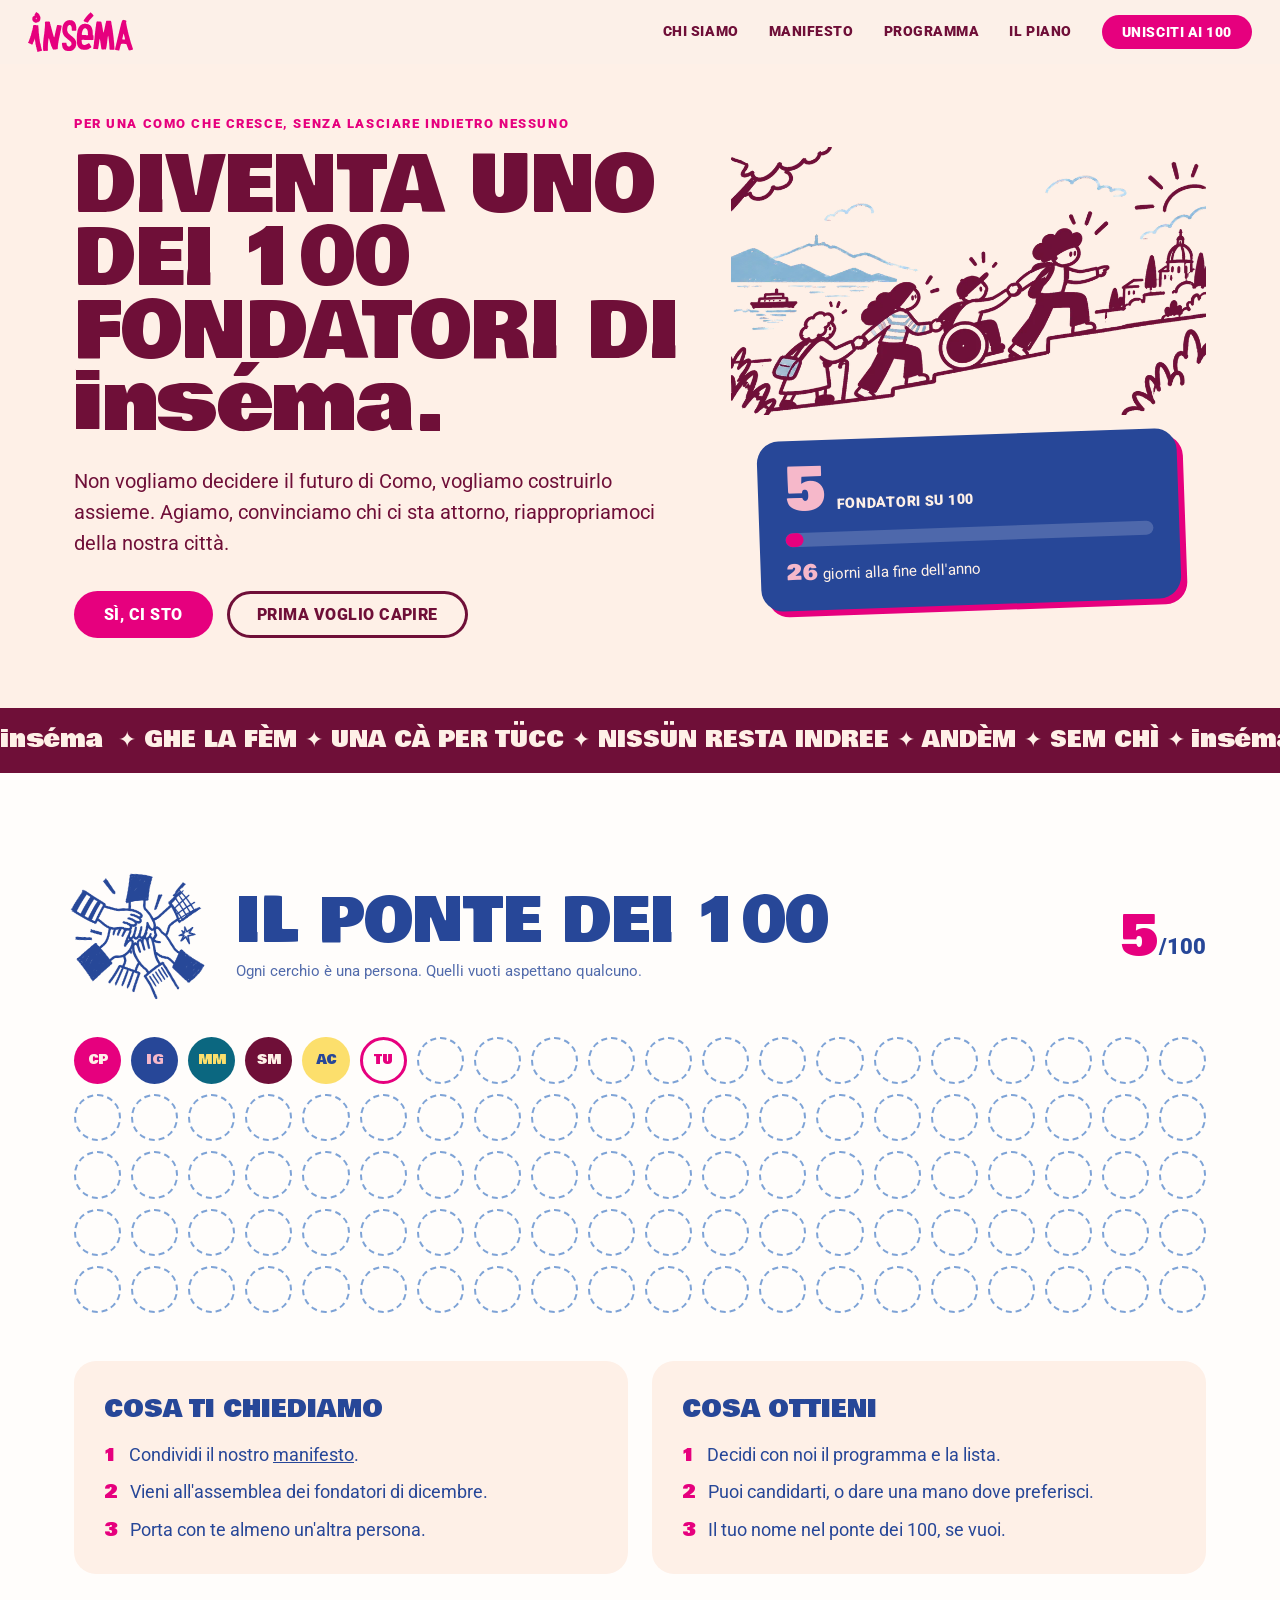
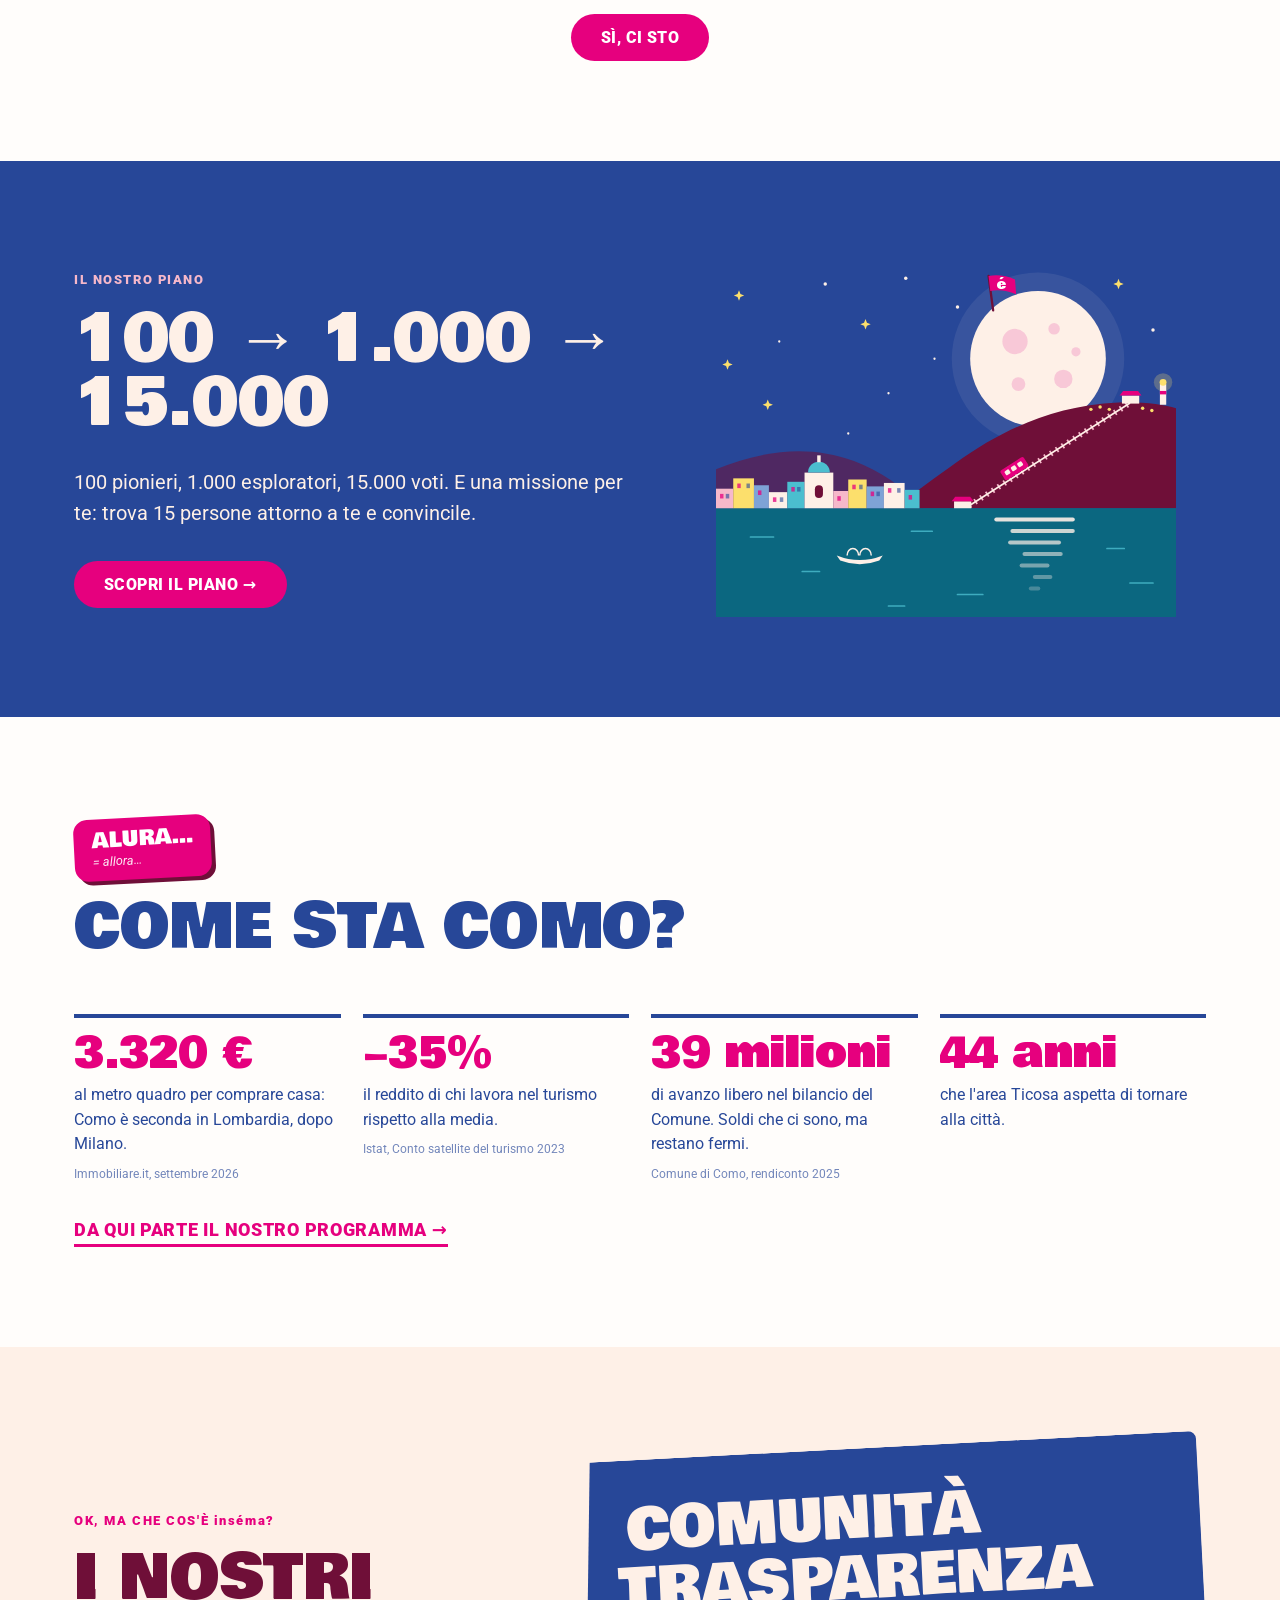
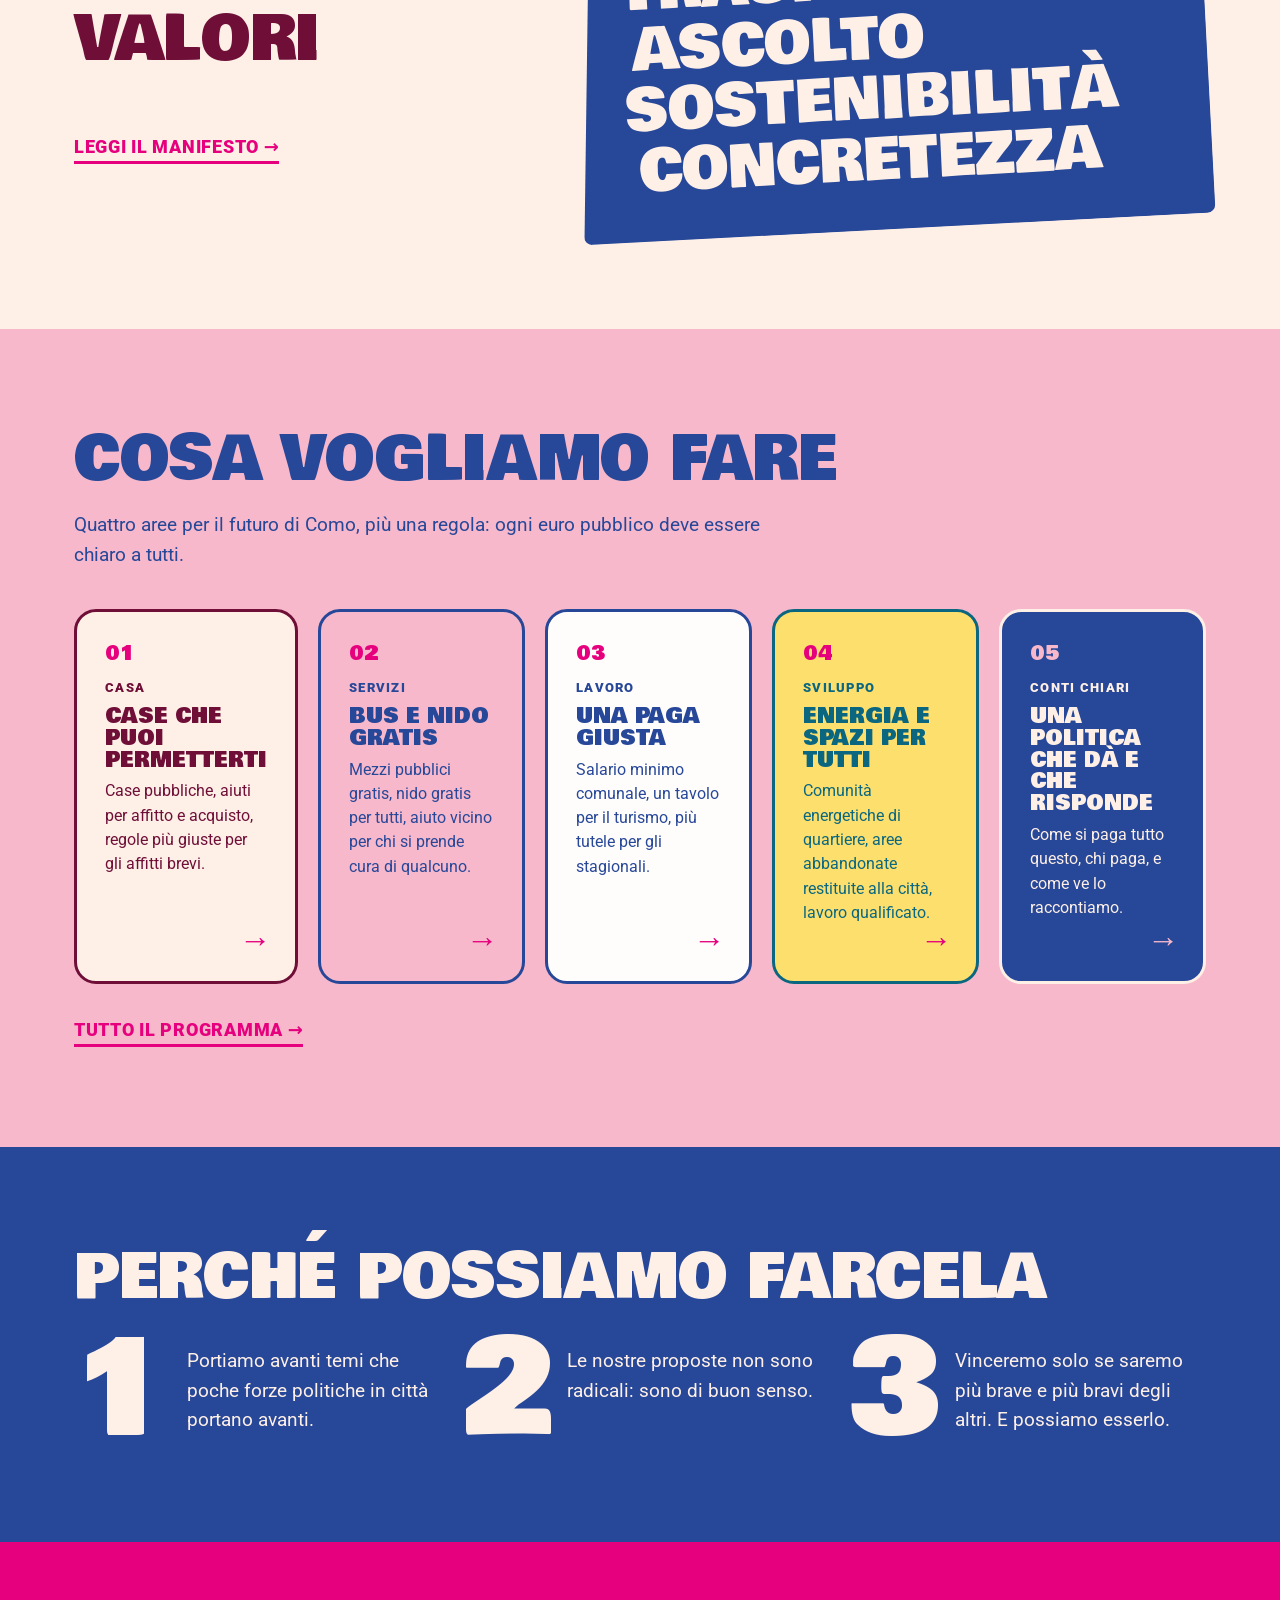
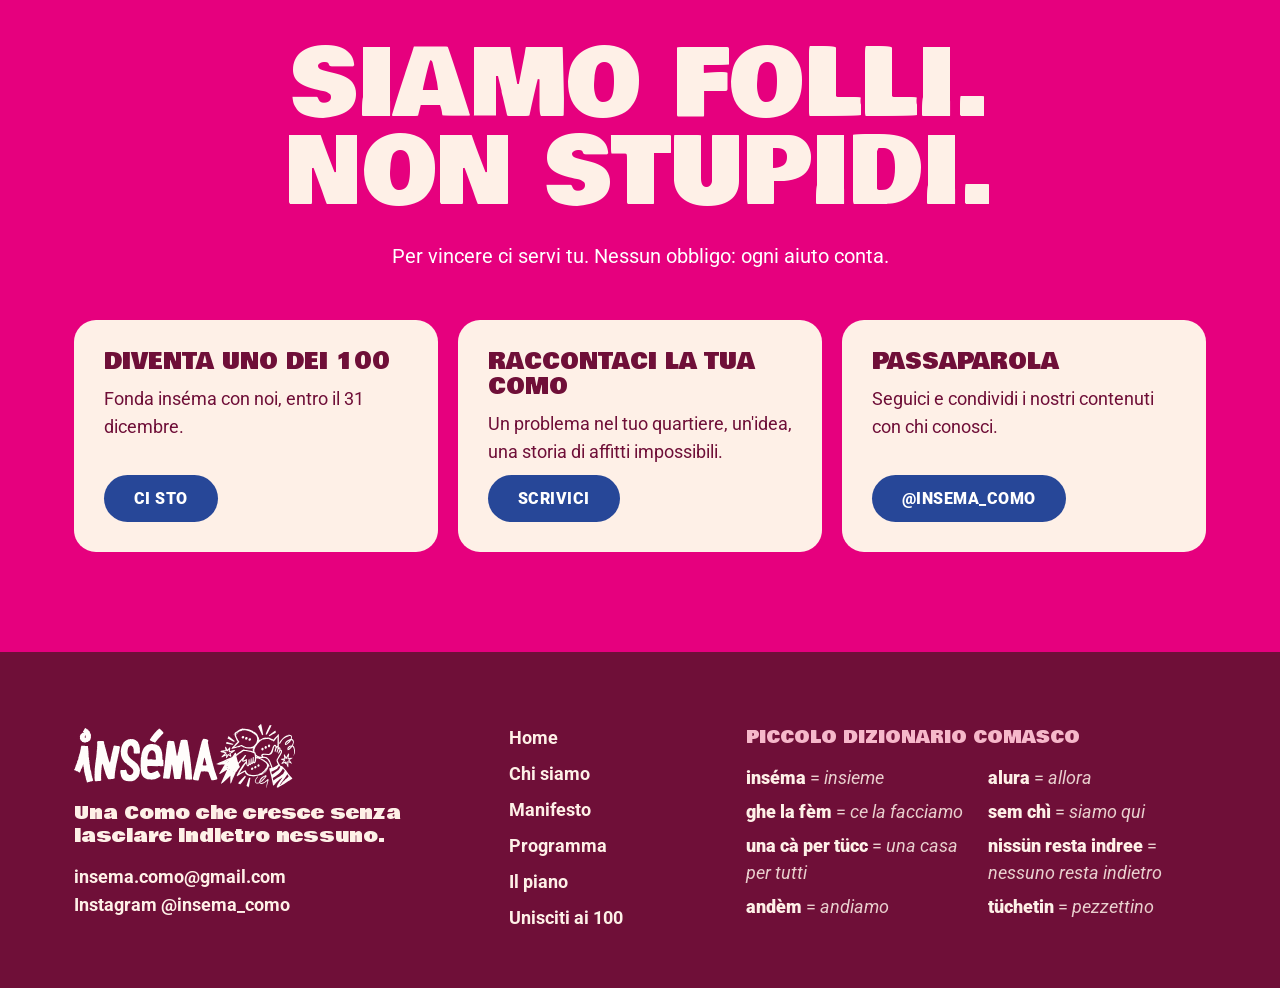
==== commit 01549412: "Il nome si scrive inséma, tutto minuscolo, anche nei titoli Co-Authored-By: Claude Opus 5.5 <noreply" ====
--- a/index.html
+++ b/index.html
@@ -3,19 +3,19 @@
 <head>
 <meta charset="UTF-8">
 <meta name="viewport" content="width=device-width, initial-scale=1.0">
-<title>Inséma · Per una Como che cresce</title>
-<meta name="description" content="Inséma: per una Como che cresce, senza lasciare indietro nessuno.">
+<title>inséma · Per una Como che cresce</title>
+<meta name="description" content="inséma: per una Como che cresce, senza lasciare indietro nessuno.">
 <link rel="icon" href="img/logo/favicon.svg" type="image/svg+xml">
 <link rel="preconnect" href="https://fonts.googleapis.com">
 <link rel="preconnect" href="https://fonts.gstatic.com" crossorigin>
 <link href="https://fonts.googleapis.com/css2?family=Bowlby+One&family=Roboto:ital,wght@0,400;0,500;0,700;0,900;1,400&display=swap" rel="stylesheet">
-<link rel="stylesheet" href="style.css?v=202611231934">
+<link rel="stylesheet" href="style.css?v=202611232018">
 </head>
 <!-- I testi di questa pagina sono in testi.js -->
 <body data-page="home">
 <div id="app"></div>
 <noscript>Per vedere il sito attiva JavaScript.</noscript>
-<script src="testi.js?v=202611231934"></script>
-<script src="app.js?v=202611231934"></script>
+<script src="testi.js?v=202611232018"></script>
+<script src="app.js?v=202611232018"></script>
 </body>
 </html>
--- a/style.css
+++ b/style.css
@@ -2,7 +2,7 @@
    INSÉMA: palette presa dai post Instagram e dalle slide
    ========================================================= */
 :root {
-  /* Palette ufficiale (Brandbook Inséma, Favilla Studio) */
+  /* Palette ufficiale (Brandbook inséma, Favilla Studio) */
   --cream:   #fef0e7;  /* Rosa Pesca */
   --paper:   #fffdfb;  /* Bianco Perla */
   --plum:    #6f0f38;  /* Rosso Vino */
@@ -532,3 +532,6 @@
 .form-alt a { color: var(--blush); }
 .form .btn[disabled] { opacity: .6; cursor: wait; }
 .page-hero .piano-illo { max-width: 600px; width: 100%; }
+
+/* il nome resta minuscolo anche nei titoli in maiuscolo */
+.nome { text-transform: none !important; }
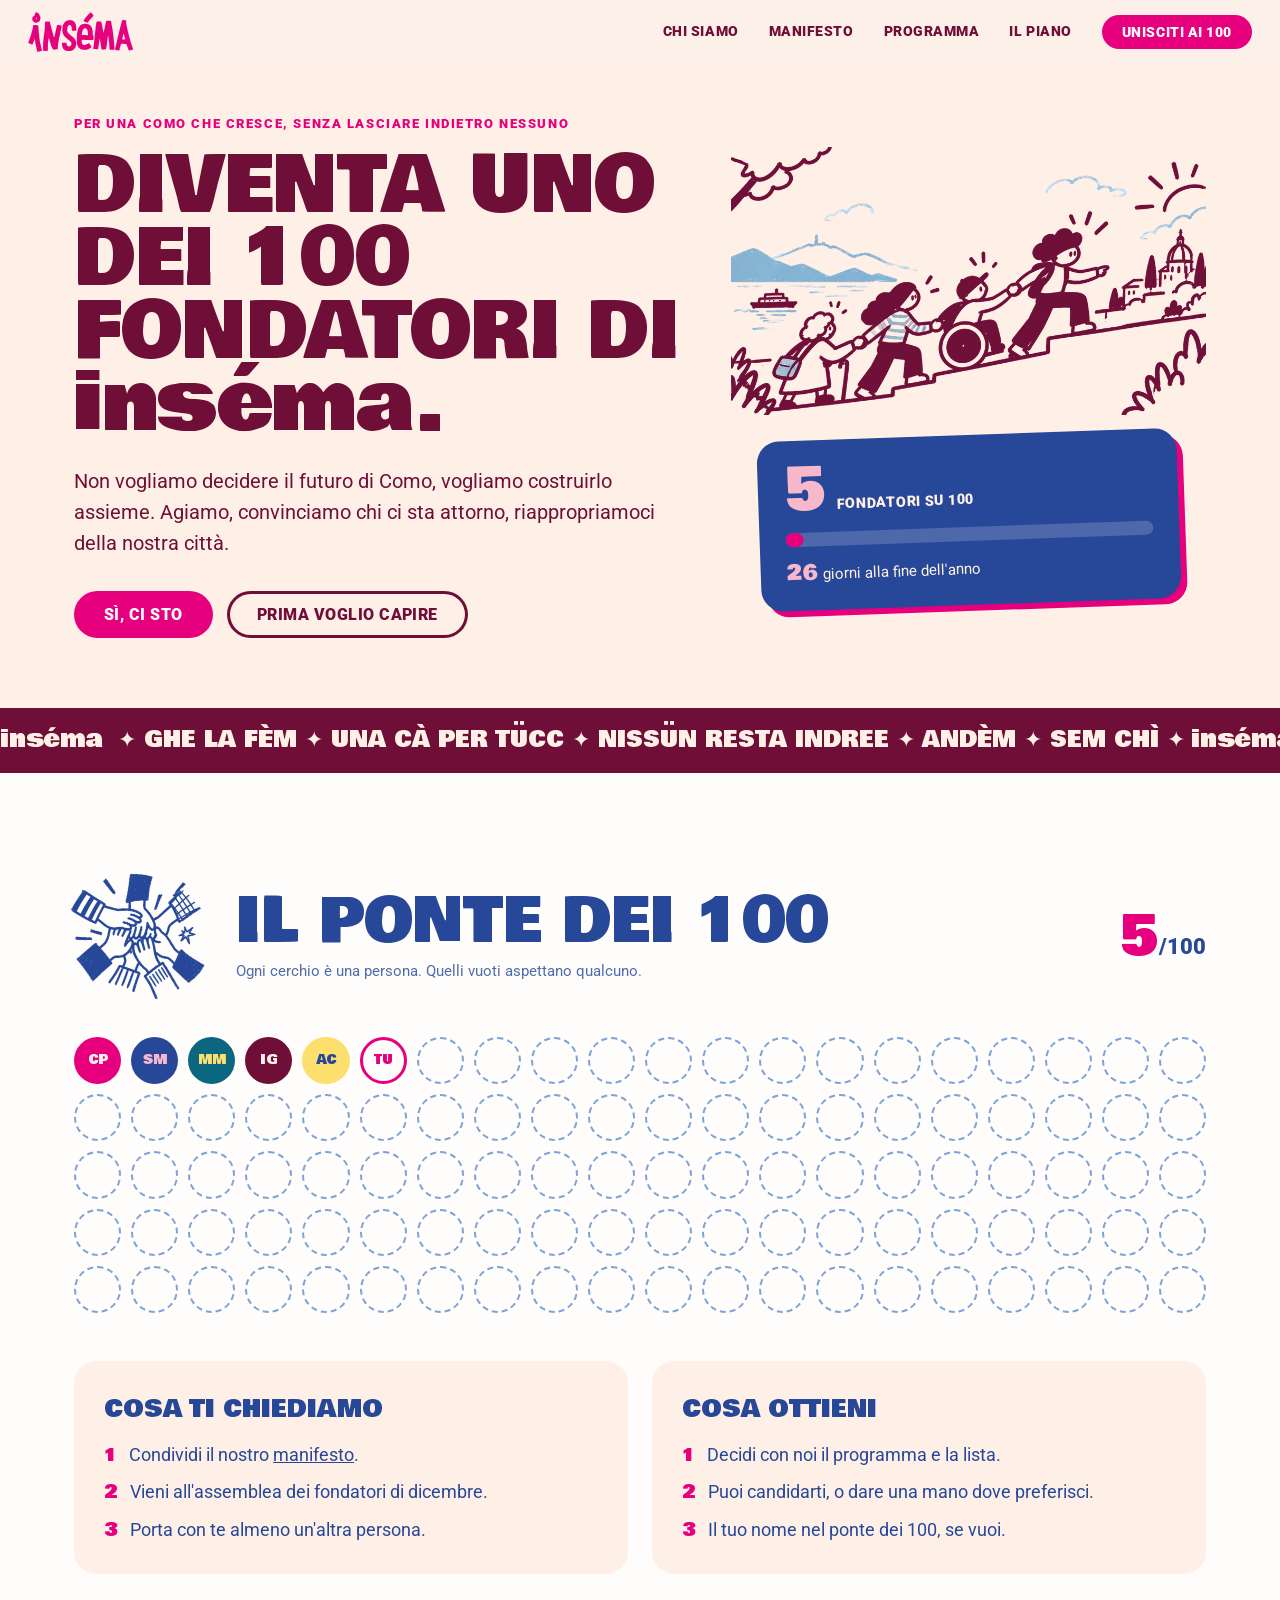
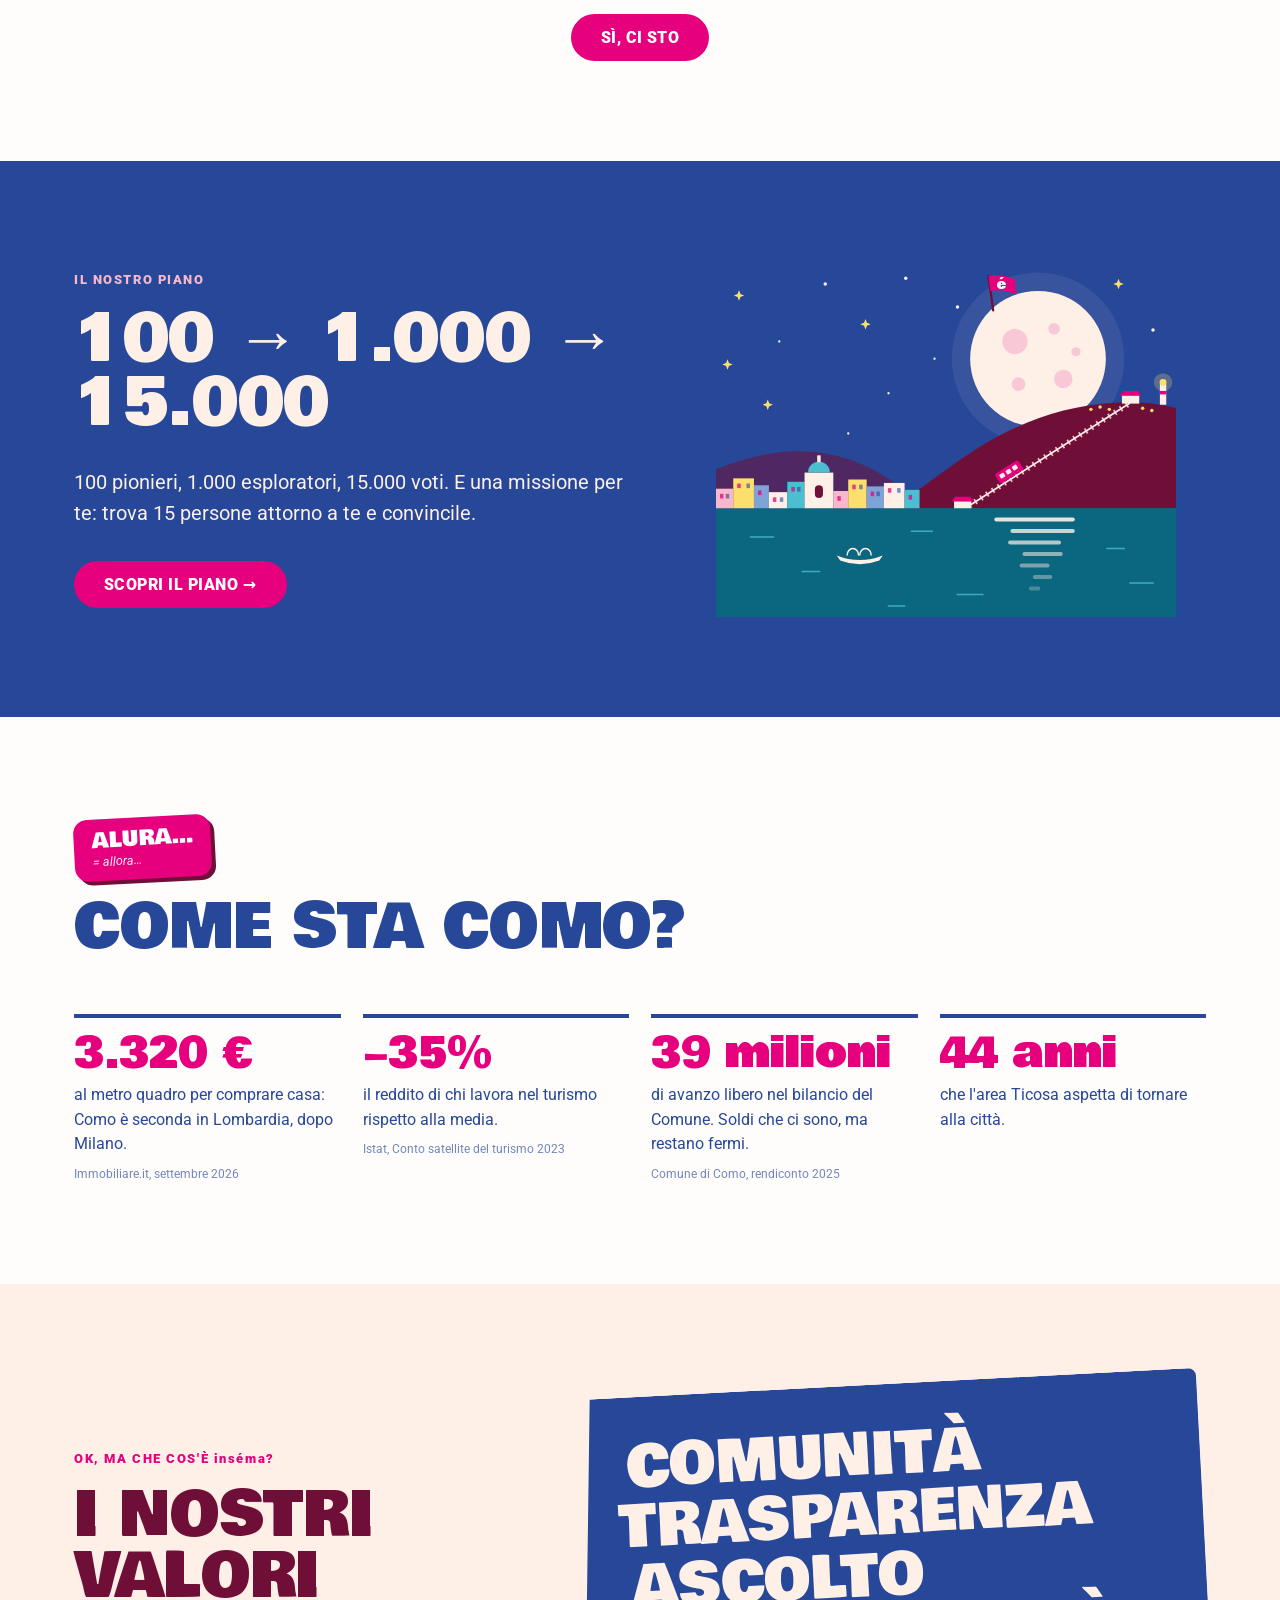
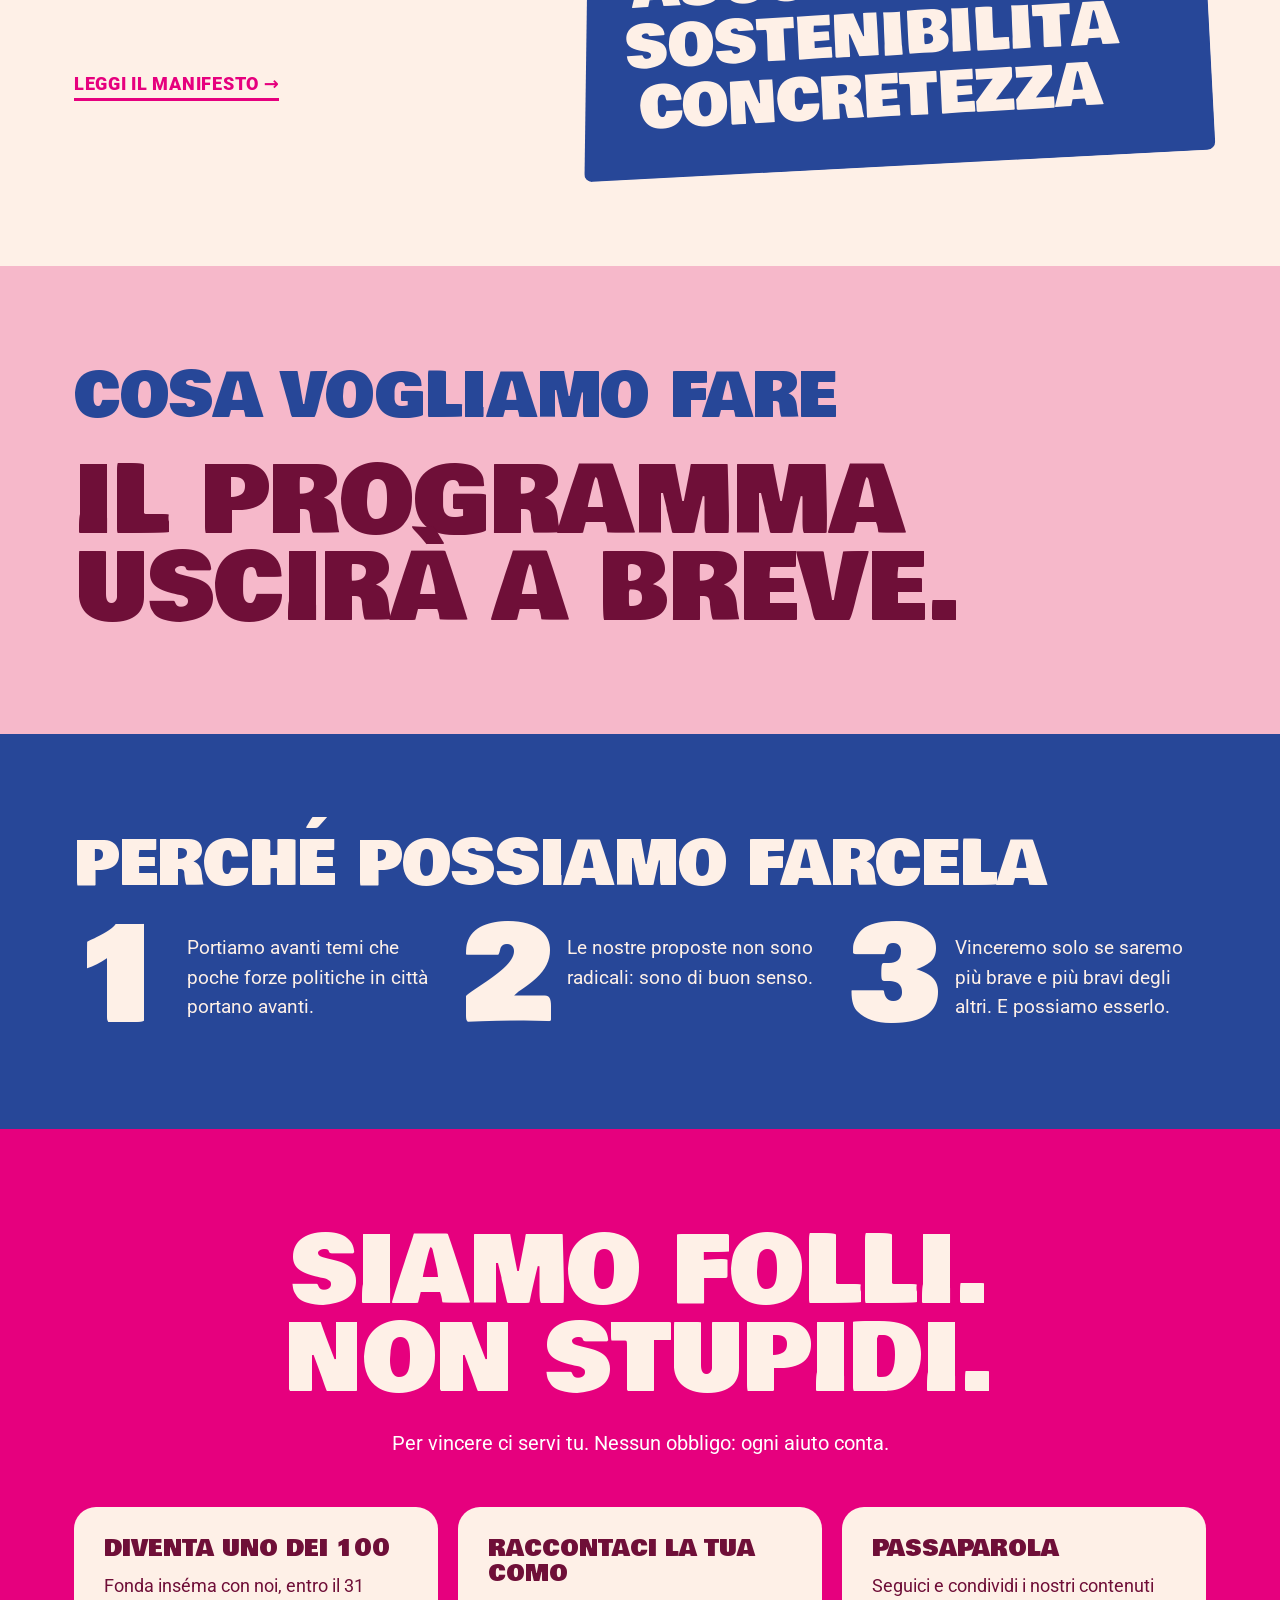
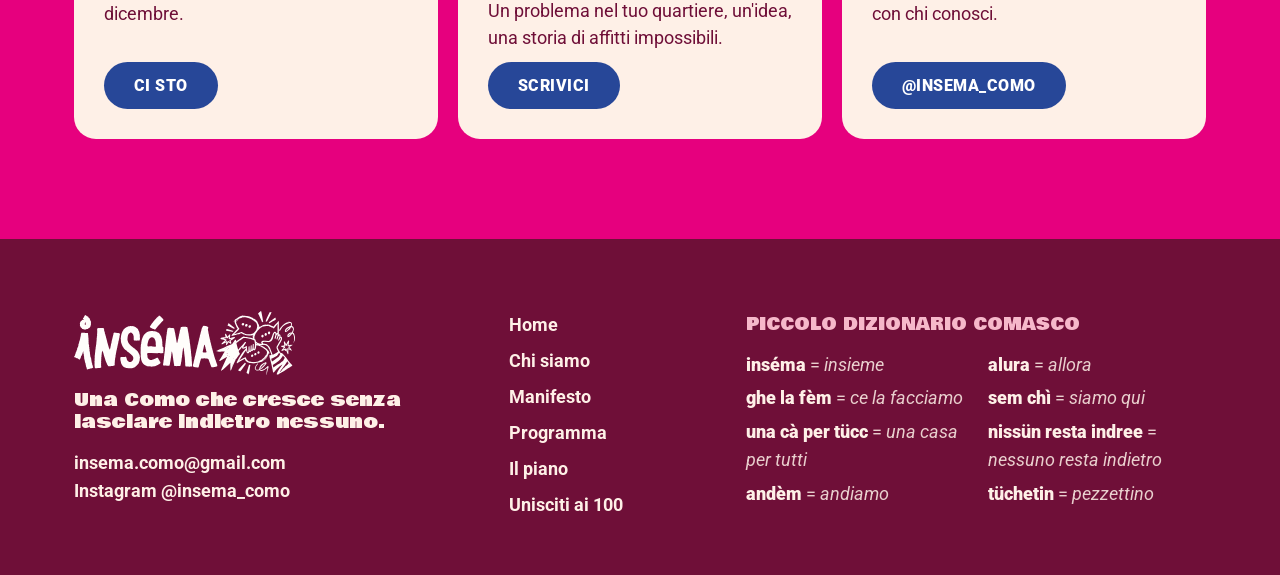
==== commit b0fdc150: "Sito: programma nascosto, «Uscirà a breve» Interruttore programma.pubblicato in testi.js (false): pa" ====
--- a/index.html
+++ b/index.html
@@ -9,13 +9,13 @@
 <link rel="preconnect" href="https://fonts.googleapis.com">
 <link rel="preconnect" href="https://fonts.gstatic.com" crossorigin>
 <link href="https://fonts.googleapis.com/css2?family=Bowlby+One&family=Roboto:ital,wght@0,400;0,500;0,700;0,900;1,400&display=swap" rel="stylesheet">
-<link rel="stylesheet" href="style.css?v=202611232018">
+<link rel="stylesheet" href="style.css?v=202611271200">
 </head>
 <!-- I testi di questa pagina sono in testi.js -->
 <body data-page="home">
 <div id="app"></div>
 <noscript>Per vedere il sito attiva JavaScript.</noscript>
-<script src="testi.js?v=202611232018"></script>
-<script src="app.js?v=202611232018"></script>
+<script src="testi.js?v=202611271200"></script>
+<script src="app.js?v=202611271200"></script>
 </body>
 </html>
